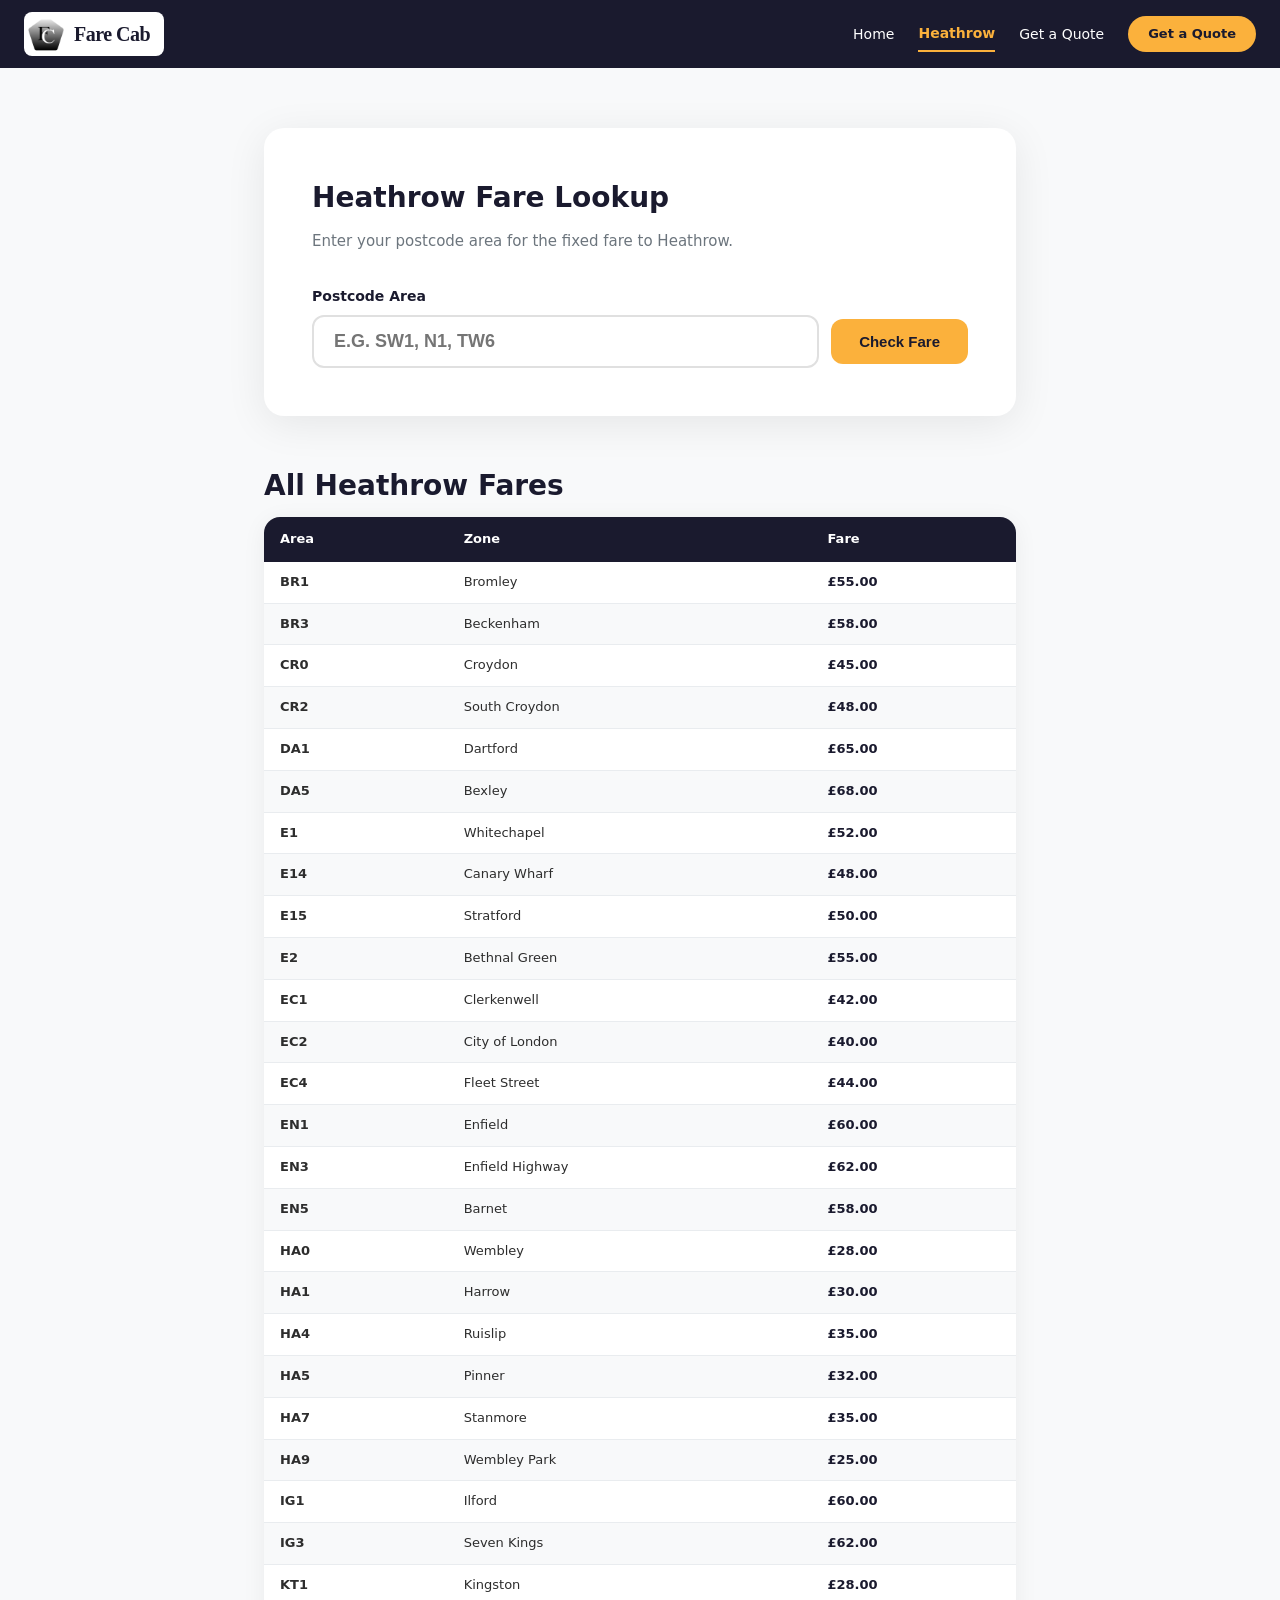
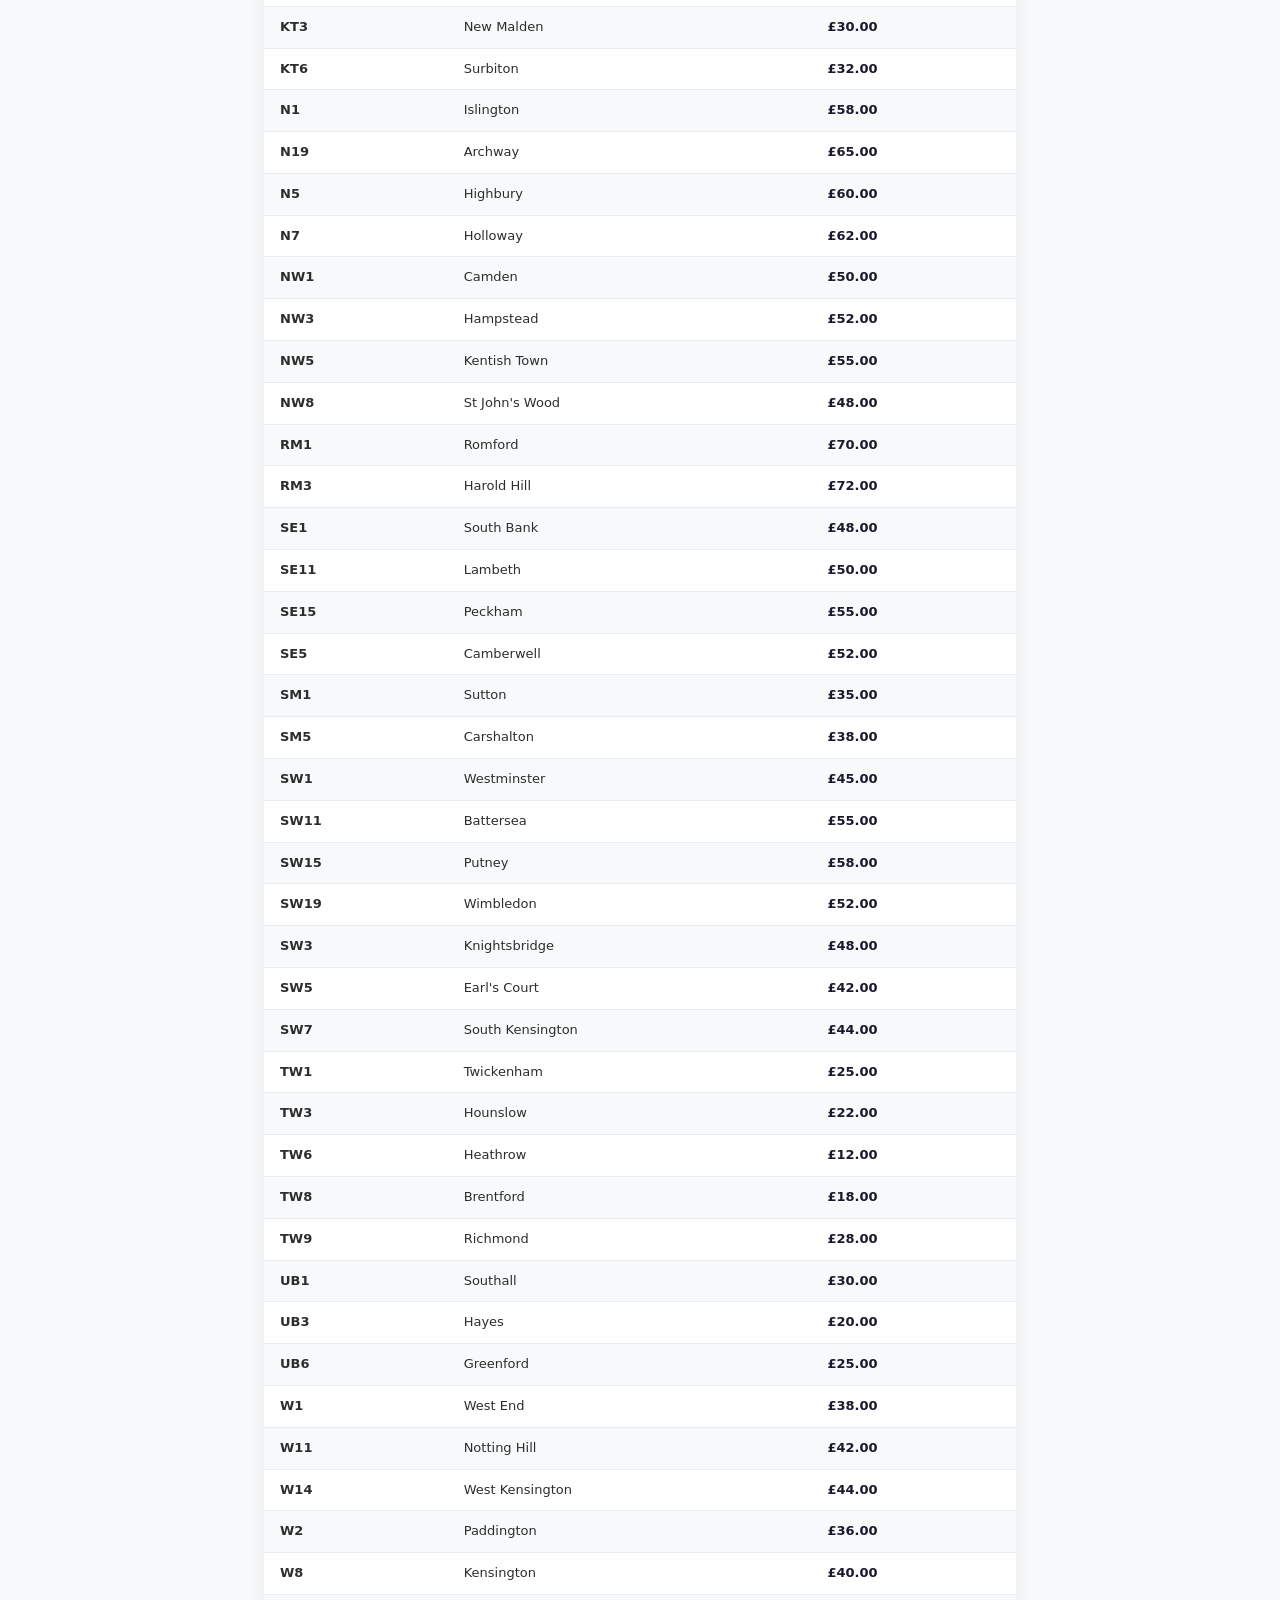
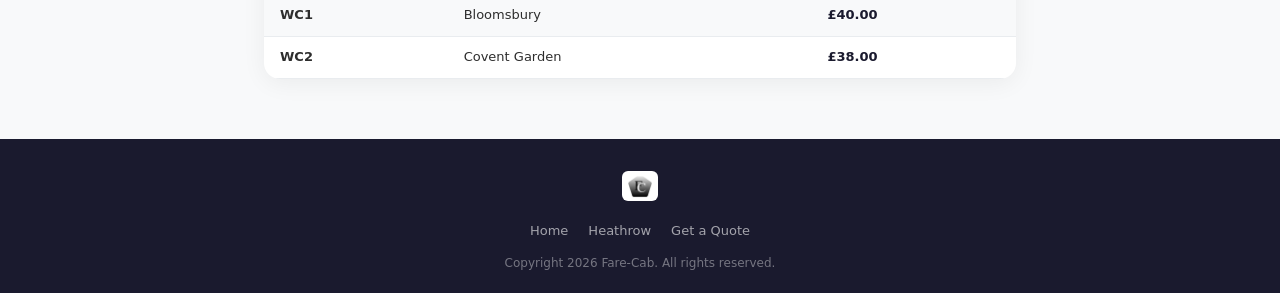
==== heathrow.html @ 78f8176c "Homepage fare lookup, fix nav spacing, remove feature cards" ====
<!DOCTYPE html>
<html lang="en">
<head>
    <meta charset="UTF-8">
    <meta name="viewport" content="width=device-width, initial-scale=1.0">
    <link rel="icon" type="image/png" href="favicon-48.png" sizes="48x48"><link rel="icon" type="image/png" href="favicon-96.png" sizes="96x96"><link rel="icon" type="image/x-icon" href="favicon.ico" sizes="48x48">
    <title>Heathrow Fares | Fare-Cab</title>
    <style>* { margin: 0; padding: 0; box-sizing: border-box; } body { font-family: 'Segoe UI', system-ui, -apple-system, sans-serif; color: #2d2d2d; line-height: 1.6; background: #f8f9fa; }
@media (max-width: 768px) {
.nav-links { display: none; flex-direction: column; position: absolute; top: 64px; left: 0; right: 0; background: #1a1a2e; padding: 20px; gap: 16px; z-index: 1000; }
.nav-links.open { display: flex; }
.nav-toggle { display: block; }
.nav-toggle span { display: block; width: 24px; height: 3px; background: #ffffff; margin: 5px 0; border-radius: 2px; transition: all .3s; }
.hero-title { font-size: 28px !important; }
.hero-sub { font-size: 15px !important; }
.lookup-card { padding: 28px 20px !important; }
.lookup-row { flex-direction: column !important; }
.quote-card { padding: 28px 20px !important; }
.quote-grid { grid-template-columns: 1fr !important; }
.fares-table-wrap { overflow-x: auto !important; }
}
@media (min-width: 769px) {
.nav-toggle { display: none; }
.nav-links { display: flex !important; gap: 24px; align-items: center; }
}
</style>
<style>.pf-1a887385 { padding: 60px 24px; max-width: 800px; margin: 0 auto; } 
.pf-fbf5e10d { background: #ffffff; border-radius: 20px; padding: 48px; box-shadow: 0 8px 40px rgba(0,0,0,0.08); } 
.pf-a11581a7 { font-size: 28px; font-weight: 700; color: #1a1a2e; margin-bottom: 8px; } 
.pf-2b8de749 { font-size: 15px; color: #6c757d; margin-bottom: 32px; } 
.pf-f66cd36b { font-size: 14px; font-weight: 600; color: #1a1a2e; display: block; margin-bottom: 8px; } 
.pf-32fd1089 { flex: 1; padding: 14px 20px; border: 2px solid #e0e0e0; border-radius: 12px; font-size: 18px; font-weight: 600; outline: none; transition: border-color 0.3s; text-transform: uppercase; } .pf-32fd1089:focus { border-color: #fbb13c; }
.pf-b61d4ce0 { background: #fbb13c; color: #1a1a2e; border: none; padding: 14px 28px; border-radius: 12px; font-size: 15px; font-weight: 700; cursor: pointer; white-space: nowrap; transition: background 0.3s; } .pf-b61d4ce0:hover { background: #e89f2c; }
.pf-0d9a05da { margin-top: 32px; padding: 24px; border-radius: 12px; display: none; } 
.pf-ad0eaaaa { background: linear-gradient(135deg, #1a1a2e 0%, #0f3460 100%); padding: 80px 24px; text-align: center; } 
.pf-1ff9defa { font-size: 40px; font-weight: 800; color: #ffffff; max-width: 600px; margin: 0 auto 16px; line-height: 1.2; } 
.pf-19fada97 { font-size: 18px; color: rgba(255,255,255,0.8); max-width: 500px; margin: 0 auto 32px; } 
.pf-fe93c050 { display: inline-block; background: #fbb13c; color: #1a1a2e; padding: 14px 36px; border-radius: 50px; font-size: 16px; font-weight: 700; text-decoration: none; transition: background 0.3s; } .pf-fe93c050:hover { background: #e89f2c; }
.pf-1504d279 { background: #1a1a2e; padding: 12px 24px; display: flex; align-items: center; justify-content: space-between; position: relative; } 
.pf-ad678292 { background: #ffffff; border-radius: 8px; padding: 4px 14px 4px 4px; display: inline-flex; align-items: center; gap: 10px; text-decoration: none; } 
.pf-19cdc2f0 { height: 36px; width: auto; display: block; } 
.pf-db6f24de { font-family: 'Times New Roman', Times, serif; font-size: 20px; font-weight: 700; color: #1a1a2e; letter-spacing: -0.5px; } 
.pf-901da50d { color: #ffffff; font-size: 14px; font-weight: 500; padding: 6px 0; text-decoration: none; transition: color 0.3s; } .pf-901da50d:hover { color: #fbb13c; }
.pf-6b4caa0c { color: #fbb13c; font-size: 14px; font-weight: 600; padding: 6px 0; text-decoration: none; border-bottom: 2px solid #fbb13c; } 
.pf-d33b09c8 { background: #fbb13c; color: #1a1a2e; padding: 8px 20px; border-radius: 50px; font-size: 13px; font-weight: 700; text-decoration: none; transition: background 0.3s; } .pf-d33b09c8:hover { background: #e89f2c; }
.pf-df01ed4a { background: #1a1a2e; color: #ffffff; padding: 32px 24px 20px; text-align: center; } 
.pf-5fcde384 { background: #ffffff; border-radius: 6px; padding: 3px 6px; display: inline-flex; align-items: center; margin-bottom: 8px; } 
.pf-787fdebc { height: 24px; width: auto; display: block; } 
.pf-9a309d29 { color: rgba(255,255,255,0.6); font-size: 13px; text-decoration: none; margin: 0 10px; transition: color 0.3s; } .pf-9a309d29:hover { color: #fbb13c; }
.pf-4c29e774 { font-size: 12px; color: rgba(255,255,255,0.4); margin-top: 12px; } 
.pf-199b994a { background: #ffffff; border-radius: 16px; overflow-x: auto; box-shadow: 0 4px 24px rgba(0,0,0,0.06); } 
.pf-9bdaa2aa { width: 100%; border-collapse: collapse; min-width: 300px; } 
.pf-ae51d6bd { background: #1a1a2e; color: #ffffff; padding: 12px 16px; text-align: left; font-size: 13px; font-weight: 600; } 
.pf-88255b17 { padding: 10px 16px; border-bottom: 1px solid #e9ecef; font-size: 13px; } 
.pf-e806d685 { background: #f8f9fa; padding: 10px 16px; border-bottom: 1px solid #e9ecef; font-size: 13px; } 
.pf-91fd3d34 { font-weight: 700; color: #1a1a2e; } </style>
</head>
<body>
    
    <script>
    function toggleNav() {
        document.getElementById('nav-links').classList.toggle('open');
    }
    </script>
    <nav class="pf-1504d279"><a href="index.html" class="pf-ad678292"><img src="logo.png" alt="Fare-Cab" class="pf-19cdc2f0" /><span class="pf-db6f24de">Fare Cab</span></a><div class="nav-toggle" onclick="toggleNav()"><span></span><span></span><span></span></div><div id="nav-links" class="nav-links"><a href="index.html" class="pf-901da50d">Home</a><a href="heathrow.html" class="pf-6b4caa0c">Heathrow</a><a href="quote.html" class="pf-901da50d">Get a Quote</a><a href="quote.html" class="pf-d33b09c8">Get a Quote</a></div></nav><section class="pf-1a887385"><div class="pf-fbf5e10d">
    <script>
    const FARES = {"BR1":{"cost":55.0,"zone":"Bromley"},"BR3":{"cost":58.0,"zone":"Beckenham"},"CR0":{"cost":45.0,"zone":"Croydon"},"CR2":{"cost":48.0,"zone":"South Croydon"},"DA1":{"cost":65.0,"zone":"Dartford"},"DA5":{"cost":68.0,"zone":"Bexley"},"E1":{"cost":52.0,"zone":"Whitechapel"},"E14":{"cost":48.0,"zone":"Canary Wharf"},"E15":{"cost":50.0,"zone":"Stratford"},"E2":{"cost":55.0,"zone":"Bethnal Green"},"EC1":{"cost":42.0,"zone":"Clerkenwell"},"EC2":{"cost":40.0,"zone":"City of London"},"EC4":{"cost":44.0,"zone":"Fleet Street"},"EN1":{"cost":60.0,"zone":"Enfield"},"EN3":{"cost":62.0,"zone":"Enfield Highway"},"EN5":{"cost":58.0,"zone":"Barnet"},"HA0":{"cost":28.0,"zone":"Wembley"},"HA1":{"cost":30.0,"zone":"Harrow"},"HA4":{"cost":35.0,"zone":"Ruislip"},"HA5":{"cost":32.0,"zone":"Pinner"},"HA7":{"cost":35.0,"zone":"Stanmore"},"HA9":{"cost":25.0,"zone":"Wembley Park"},"IG1":{"cost":60.0,"zone":"Ilford"},"IG3":{"cost":62.0,"zone":"Seven Kings"},"KT1":{"cost":28.0,"zone":"Kingston"},"KT3":{"cost":30.0,"zone":"New Malden"},"KT6":{"cost":32.0,"zone":"Surbiton"},"N1":{"cost":58.0,"zone":"Islington"},"N19":{"cost":65.0,"zone":"Archway"},"N5":{"cost":60.0,"zone":"Highbury"},"N7":{"cost":62.0,"zone":"Holloway"},"NW1":{"cost":50.0,"zone":"Camden"},"NW3":{"cost":52.0,"zone":"Hampstead"},"NW5":{"cost":55.0,"zone":"Kentish Town"},"NW8":{"cost":48.0,"zone":"St John's Wood"},"RM1":{"cost":70.0,"zone":"Romford"},"RM3":{"cost":72.0,"zone":"Harold Hill"},"SE1":{"cost":48.0,"zone":"South Bank"},"SE11":{"cost":50.0,"zone":"Lambeth"},"SE15":{"cost":55.0,"zone":"Peckham"},"SE5":{"cost":52.0,"zone":"Camberwell"},"SM1":{"cost":35.0,"zone":"Sutton"},"SM5":{"cost":38.0,"zone":"Carshalton"},"SW1":{"cost":45.0,"zone":"Westminster"},"SW11":{"cost":55.0,"zone":"Battersea"},"SW15":{"cost":58.0,"zone":"Putney"},"SW19":{"cost":52.0,"zone":"Wimbledon"},"SW3":{"cost":48.0,"zone":"Knightsbridge"},"SW5":{"cost":42.0,"zone":"Earl's Court"},"SW7":{"cost":44.0,"zone":"South Kensington"},"TW1":{"cost":25.0,"zone":"Twickenham"},"TW3":{"cost":22.0,"zone":"Hounslow"},"TW6":{"cost":12.0,"zone":"Heathrow"},"TW8":{"cost":18.0,"zone":"Brentford"},"TW9":{"cost":28.0,"zone":"Richmond"},"UB1":{"cost":30.0,"zone":"Southall"},"UB3":{"cost":20.0,"zone":"Hayes"},"UB6":{"cost":25.0,"zone":"Greenford"},"W1":{"cost":38.0,"zone":"West End"},"W11":{"cost":42.0,"zone":"Notting Hill"},"W14":{"cost":44.0,"zone":"West Kensington"},"W2":{"cost":36.0,"zone":"Paddington"},"W8":{"cost":40.0,"zone":"Kensington"},"WC1":{"cost":40.0,"zone":"Bloomsbury"},"WC2":{"cost":38.0,"zone":"Covent Garden"}};
    function lookupFare() {
        const input = document.getElementById('pcode');
        const result = document.getElementById('fresult');
        const raw = input.value.trim().toUpperCase();
        if (!raw) {
            result.style.display = 'block'; result.style.background = '#fff3cd'; result.style.color = '#856404';
            result.innerHTML = 'Enter a postcode area like SW1 or N1.'; return;
        }
        const exact = FARES[raw];
        if (exact) {
            result.style.background = '#d4edda'; result.style.color = '#155724';
            result.innerHTML = '<div style="font-size:14px">Fare from <strong>'+raw+'</strong> ('+exact.zone+') to Heathrow:</div>' +
                '<div style="font-size:36px;font-weight:800;color:#1a1a2e">£'+exact.cost.toFixed(2)+'</div>';
            result.style.display = 'block'; return;
        }
        let match=null, ml=0;
        for(const k of Object.keys(FARES)) { if(raw.startsWith(k)&&k.length>ml){ match=k;ml=k.length; } }
        if(match) {
            const f=FARES[match];
            result.style.background='#d4edda'; result.style.color='#155724';
            result.innerHTML='<div style="font-size:14px">Fare from <strong>'+match+'</strong> ('+f.zone+') to Heathrow:</div>'+
                '<div style="font-size:36px;font-weight:800;color:#1a1a2e">£'+f.cost.toFixed(2)+'</div>';
        } else {
            result.style.background='#fff3cd'; result.style.color='#856404';
            result.innerHTML='No fare data for "'+raw+'". Try SW1 or N1.';
        }
        result.style.display='block';
    }
    document.addEventListener('DOMContentLoaded',function(){
        document.getElementById('pcode').addEventListener('keydown',function(e){if(e.key==='Enter')lookupFare();});
    });
    </script><h2 class="pf-a11581a7">Heathrow Fare Lookup</h2><p class="pf-2b8de749">Enter your postcode area for the fixed fare to Heathrow.</p><div class="pf-f66cd36b">Postcode Area</div><div style="display: flex; gap: 12px; align-items: center; flex-wrap: wrap;"><input type="text" id="pcode" class="pf-32fd1089" placeholder="e.g. SW1, N1, TW6" maxlength="4" style="text-transform: uppercase; flex: 1; min-width: 140px;" /><button class="pf-b61d4ce0" onclick="lookupFare()">Check Fare</button></div><div id="fresult" class="pf-0d9a05da"></div></div><div style="margin-top: 48px;"><h2 class="pf-a11581a7">All Heathrow Fares</h2><div class="pf-199b994a"><table class="pf-9bdaa2aa"><thead><tr><th class="pf-ae51d6bd">Area</th><th class="pf-ae51d6bd">Zone</th><th class="pf-ae51d6bd">Fare</th></tr></thead><tbody><tr><td class='pf-88255b17'><strong>BR1</strong></td><td class='pf-88255b17'>Bromley</td><td class='pf-88255b17'><span class='pf-91fd3d34'>£55.00</span></td></tr><tr><td class='pf-e806d685'><strong>BR3</strong></td><td class='pf-e806d685'>Beckenham</td><td class='pf-e806d685'><span class='pf-91fd3d34'>£58.00</span></td></tr><tr><td class='pf-88255b17'><strong>CR0</strong></td><td class='pf-88255b17'>Croydon</td><td class='pf-88255b17'><span class='pf-91fd3d34'>£45.00</span></td></tr><tr><td class='pf-e806d685'><strong>CR2</strong></td><td class='pf-e806d685'>South Croydon</td><td class='pf-e806d685'><span class='pf-91fd3d34'>£48.00</span></td></tr><tr><td class='pf-88255b17'><strong>DA1</strong></td><td class='pf-88255b17'>Dartford</td><td class='pf-88255b17'><span class='pf-91fd3d34'>£65.00</span></td></tr><tr><td class='pf-e806d685'><strong>DA5</strong></td><td class='pf-e806d685'>Bexley</td><td class='pf-e806d685'><span class='pf-91fd3d34'>£68.00</span></td></tr><tr><td class='pf-88255b17'><strong>E1</strong></td><td class='pf-88255b17'>Whitechapel</td><td class='pf-88255b17'><span class='pf-91fd3d34'>£52.00</span></td></tr><tr><td class='pf-e806d685'><strong>E14</strong></td><td class='pf-e806d685'>Canary Wharf</td><td class='pf-e806d685'><span class='pf-91fd3d34'>£48.00</span></td></tr><tr><td class='pf-88255b17'><strong>E15</strong></td><td class='pf-88255b17'>Stratford</td><td class='pf-88255b17'><span class='pf-91fd3d34'>£50.00</span></td></tr><tr><td class='pf-e806d685'><strong>E2</strong></td><td class='pf-e806d685'>Bethnal Green</td><td class='pf-e806d685'><span class='pf-91fd3d34'>£55.00</span></td></tr><tr><td class='pf-88255b17'><strong>EC1</strong></td><td class='pf-88255b17'>Clerkenwell</td><td class='pf-88255b17'><span class='pf-91fd3d34'>£42.00</span></td></tr><tr><td class='pf-e806d685'><strong>EC2</strong></td><td class='pf-e806d685'>City of London</td><td class='pf-e806d685'><span class='pf-91fd3d34'>£40.00</span></td></tr><tr><td class='pf-88255b17'><strong>EC4</strong></td><td class='pf-88255b17'>Fleet Street</td><td class='pf-88255b17'><span class='pf-91fd3d34'>£44.00</span></td></tr><tr><td class='pf-e806d685'><strong>EN1</strong></td><td class='pf-e806d685'>Enfield</td><td class='pf-e806d685'><span class='pf-91fd3d34'>£60.00</span></td></tr><tr><td class='pf-88255b17'><strong>EN3</strong></td><td class='pf-88255b17'>Enfield Highway</td><td class='pf-88255b17'><span class='pf-91fd3d34'>£62.00</span></td></tr><tr><td class='pf-e806d685'><strong>EN5</strong></td><td class='pf-e806d685'>Barnet</td><td class='pf-e806d685'><span class='pf-91fd3d34'>£58.00</span></td></tr><tr><td class='pf-88255b17'><strong>HA0</strong></td><td class='pf-88255b17'>Wembley</td><td class='pf-88255b17'><span class='pf-91fd3d34'>£28.00</span></td></tr><tr><td class='pf-e806d685'><strong>HA1</strong></td><td class='pf-e806d685'>Harrow</td><td class='pf-e806d685'><span class='pf-91fd3d34'>£30.00</span></td></tr><tr><td class='pf-88255b17'><strong>HA4</strong></td><td class='pf-88255b17'>Ruislip</td><td class='pf-88255b17'><span class='pf-91fd3d34'>£35.00</span></td></tr><tr><td class='pf-e806d685'><strong>HA5</strong></td><td class='pf-e806d685'>Pinner</td><td class='pf-e806d685'><span class='pf-91fd3d34'>£32.00</span></td></tr><tr><td class='pf-88255b17'><strong>HA7</strong></td><td class='pf-88255b17'>Stanmore</td><td class='pf-88255b17'><span class='pf-91fd3d34'>£35.00</span></td></tr><tr><td class='pf-e806d685'><strong>HA9</strong></td><td class='pf-e806d685'>Wembley Park</td><td class='pf-e806d685'><span class='pf-91fd3d34'>£25.00</span></td></tr><tr><td class='pf-88255b17'><strong>IG1</strong></td><td class='pf-88255b17'>Ilford</td><td class='pf-88255b17'><span class='pf-91fd3d34'>£60.00</span></td></tr><tr><td class='pf-e806d685'><strong>IG3</strong></td><td class='pf-e806d685'>Seven Kings</td><td class='pf-e806d685'><span class='pf-91fd3d34'>£62.00</span></td></tr><tr><td class='pf-88255b17'><strong>KT1</strong></td><td class='pf-88255b17'>Kingston</td><td class='pf-88255b17'><span class='pf-91fd3d34'>£28.00</span></td></tr><tr><td class='pf-e806d685'><strong>KT3</strong></td><td class='pf-e806d685'>New Malden</td><td class='pf-e806d685'><span class='pf-91fd3d34'>£30.00</span></td></tr><tr><td class='pf-88255b17'><strong>KT6</strong></td><td class='pf-88255b17'>Surbiton</td><td class='pf-88255b17'><span class='pf-91fd3d34'>£32.00</span></td></tr><tr><td class='pf-e806d685'><strong>N1</strong></td><td class='pf-e806d685'>Islington</td><td class='pf-e806d685'><span class='pf-91fd3d34'>£58.00</span></td></tr><tr><td class='pf-88255b17'><strong>N19</strong></td><td class='pf-88255b17'>Archway</td><td class='pf-88255b17'><span class='pf-91fd3d34'>£65.00</span></td></tr><tr><td class='pf-e806d685'><strong>N5</strong></td><td class='pf-e806d685'>Highbury</td><td class='pf-e806d685'><span class='pf-91fd3d34'>£60.00</span></td></tr><tr><td class='pf-88255b17'><strong>N7</strong></td><td class='pf-88255b17'>Holloway</td><td class='pf-88255b17'><span class='pf-91fd3d34'>£62.00</span></td></tr><tr><td class='pf-e806d685'><strong>NW1</strong></td><td class='pf-e806d685'>Camden</td><td class='pf-e806d685'><span class='pf-91fd3d34'>£50.00</span></td></tr><tr><td class='pf-88255b17'><strong>NW3</strong></td><td class='pf-88255b17'>Hampstead</td><td class='pf-88255b17'><span class='pf-91fd3d34'>£52.00</span></td></tr><tr><td class='pf-e806d685'><strong>NW5</strong></td><td class='pf-e806d685'>Kentish Town</td><td class='pf-e806d685'><span class='pf-91fd3d34'>£55.00</span></td></tr><tr><td class='pf-88255b17'><strong>NW8</strong></td><td class='pf-88255b17'>St John's Wood</td><td class='pf-88255b17'><span class='pf-91fd3d34'>£48.00</span></td></tr><tr><td class='pf-e806d685'><strong>RM1</strong></td><td class='pf-e806d685'>Romford</td><td class='pf-e806d685'><span class='pf-91fd3d34'>£70.00</span></td></tr><tr><td class='pf-88255b17'><strong>RM3</strong></td><td class='pf-88255b17'>Harold Hill</td><td class='pf-88255b17'><span class='pf-91fd3d34'>£72.00</span></td></tr><tr><td class='pf-e806d685'><strong>SE1</strong></td><td class='pf-e806d685'>South Bank</td><td class='pf-e806d685'><span class='pf-91fd3d34'>£48.00</span></td></tr><tr><td class='pf-88255b17'><strong>SE11</strong></td><td class='pf-88255b17'>Lambeth</td><td class='pf-88255b17'><span class='pf-91fd3d34'>£50.00</span></td></tr><tr><td class='pf-e806d685'><strong>SE15</strong></td><td class='pf-e806d685'>Peckham</td><td class='pf-e806d685'><span class='pf-91fd3d34'>£55.00</span></td></tr><tr><td class='pf-88255b17'><strong>SE5</strong></td><td class='pf-88255b17'>Camberwell</td><td class='pf-88255b17'><span class='pf-91fd3d34'>£52.00</span></td></tr><tr><td class='pf-e806d685'><strong>SM1</strong></td><td class='pf-e806d685'>Sutton</td><td class='pf-e806d685'><span class='pf-91fd3d34'>£35.00</span></td></tr><tr><td class='pf-88255b17'><strong>SM5</strong></td><td class='pf-88255b17'>Carshalton</td><td class='pf-88255b17'><span class='pf-91fd3d34'>£38.00</span></td></tr><tr><td class='pf-e806d685'><strong>SW1</strong></td><td class='pf-e806d685'>Westminster</td><td class='pf-e806d685'><span class='pf-91fd3d34'>£45.00</span></td></tr><tr><td class='pf-88255b17'><strong>SW11</strong></td><td class='pf-88255b17'>Battersea</td><td class='pf-88255b17'><span class='pf-91fd3d34'>£55.00</span></td></tr><tr><td class='pf-e806d685'><strong>SW15</strong></td><td class='pf-e806d685'>Putney</td><td class='pf-e806d685'><span class='pf-91fd3d34'>£58.00</span></td></tr><tr><td class='pf-88255b17'><strong>SW19</strong></td><td class='pf-88255b17'>Wimbledon</td><td class='pf-88255b17'><span class='pf-91fd3d34'>£52.00</span></td></tr><tr><td class='pf-e806d685'><strong>SW3</strong></td><td class='pf-e806d685'>Knightsbridge</td><td class='pf-e806d685'><span class='pf-91fd3d34'>£48.00</span></td></tr><tr><td class='pf-88255b17'><strong>SW5</strong></td><td class='pf-88255b17'>Earl's Court</td><td class='pf-88255b17'><span class='pf-91fd3d34'>£42.00</span></td></tr><tr><td class='pf-e806d685'><strong>SW7</strong></td><td class='pf-e806d685'>South Kensington</td><td class='pf-e806d685'><span class='pf-91fd3d34'>£44.00</span></td></tr><tr><td class='pf-88255b17'><strong>TW1</strong></td><td class='pf-88255b17'>Twickenham</td><td class='pf-88255b17'><span class='pf-91fd3d34'>£25.00</span></td></tr><tr><td class='pf-e806d685'><strong>TW3</strong></td><td class='pf-e806d685'>Hounslow</td><td class='pf-e806d685'><span class='pf-91fd3d34'>£22.00</span></td></tr><tr><td class='pf-88255b17'><strong>TW6</strong></td><td class='pf-88255b17'>Heathrow</td><td class='pf-88255b17'><span class='pf-91fd3d34'>£12.00</span></td></tr><tr><td class='pf-e806d685'><strong>TW8</strong></td><td class='pf-e806d685'>Brentford</td><td class='pf-e806d685'><span class='pf-91fd3d34'>£18.00</span></td></tr><tr><td class='pf-88255b17'><strong>TW9</strong></td><td class='pf-88255b17'>Richmond</td><td class='pf-88255b17'><span class='pf-91fd3d34'>£28.00</span></td></tr><tr><td class='pf-e806d685'><strong>UB1</strong></td><td class='pf-e806d685'>Southall</td><td class='pf-e806d685'><span class='pf-91fd3d34'>£30.00</span></td></tr><tr><td class='pf-88255b17'><strong>UB3</strong></td><td class='pf-88255b17'>Hayes</td><td class='pf-88255b17'><span class='pf-91fd3d34'>£20.00</span></td></tr><tr><td class='pf-e806d685'><strong>UB6</strong></td><td class='pf-e806d685'>Greenford</td><td class='pf-e806d685'><span class='pf-91fd3d34'>£25.00</span></td></tr><tr><td class='pf-88255b17'><strong>W1</strong></td><td class='pf-88255b17'>West End</td><td class='pf-88255b17'><span class='pf-91fd3d34'>£38.00</span></td></tr><tr><td class='pf-e806d685'><strong>W11</strong></td><td class='pf-e806d685'>Notting Hill</td><td class='pf-e806d685'><span class='pf-91fd3d34'>£42.00</span></td></tr><tr><td class='pf-88255b17'><strong>W14</strong></td><td class='pf-88255b17'>West Kensington</td><td class='pf-88255b17'><span class='pf-91fd3d34'>£44.00</span></td></tr><tr><td class='pf-e806d685'><strong>W2</strong></td><td class='pf-e806d685'>Paddington</td><td class='pf-e806d685'><span class='pf-91fd3d34'>£36.00</span></td></tr><tr><td class='pf-88255b17'><strong>W8</strong></td><td class='pf-88255b17'>Kensington</td><td class='pf-88255b17'><span class='pf-91fd3d34'>£40.00</span></td></tr><tr><td class='pf-e806d685'><strong>WC1</strong></td><td class='pf-e806d685'>Bloomsbury</td><td class='pf-e806d685'><span class='pf-91fd3d34'>£40.00</span></td></tr><tr><td class='pf-88255b17'><strong>WC2</strong></td><td class='pf-88255b17'>Covent Garden</td><td class='pf-88255b17'><span class='pf-91fd3d34'>£38.00</span></td></tr></tbody></table></div></div></section><footer class="pf-df01ed4a"><div class="pf-5fcde384"><img src="logo.png" alt="Fare-Cab" class="pf-787fdebc" /></div><div style="margin-top: 8px;"><a href="index.html" class="pf-9a309d29">Home</a><a href="heathrow.html" class="pf-9a309d29">Heathrow</a><a href="quote.html" class="pf-9a309d29">Get a Quote</a></div><p class="pf-4c29e774">Copyright 2026 Fare-Cab. All rights reserved.</p></footer>
    
</body>
</html>
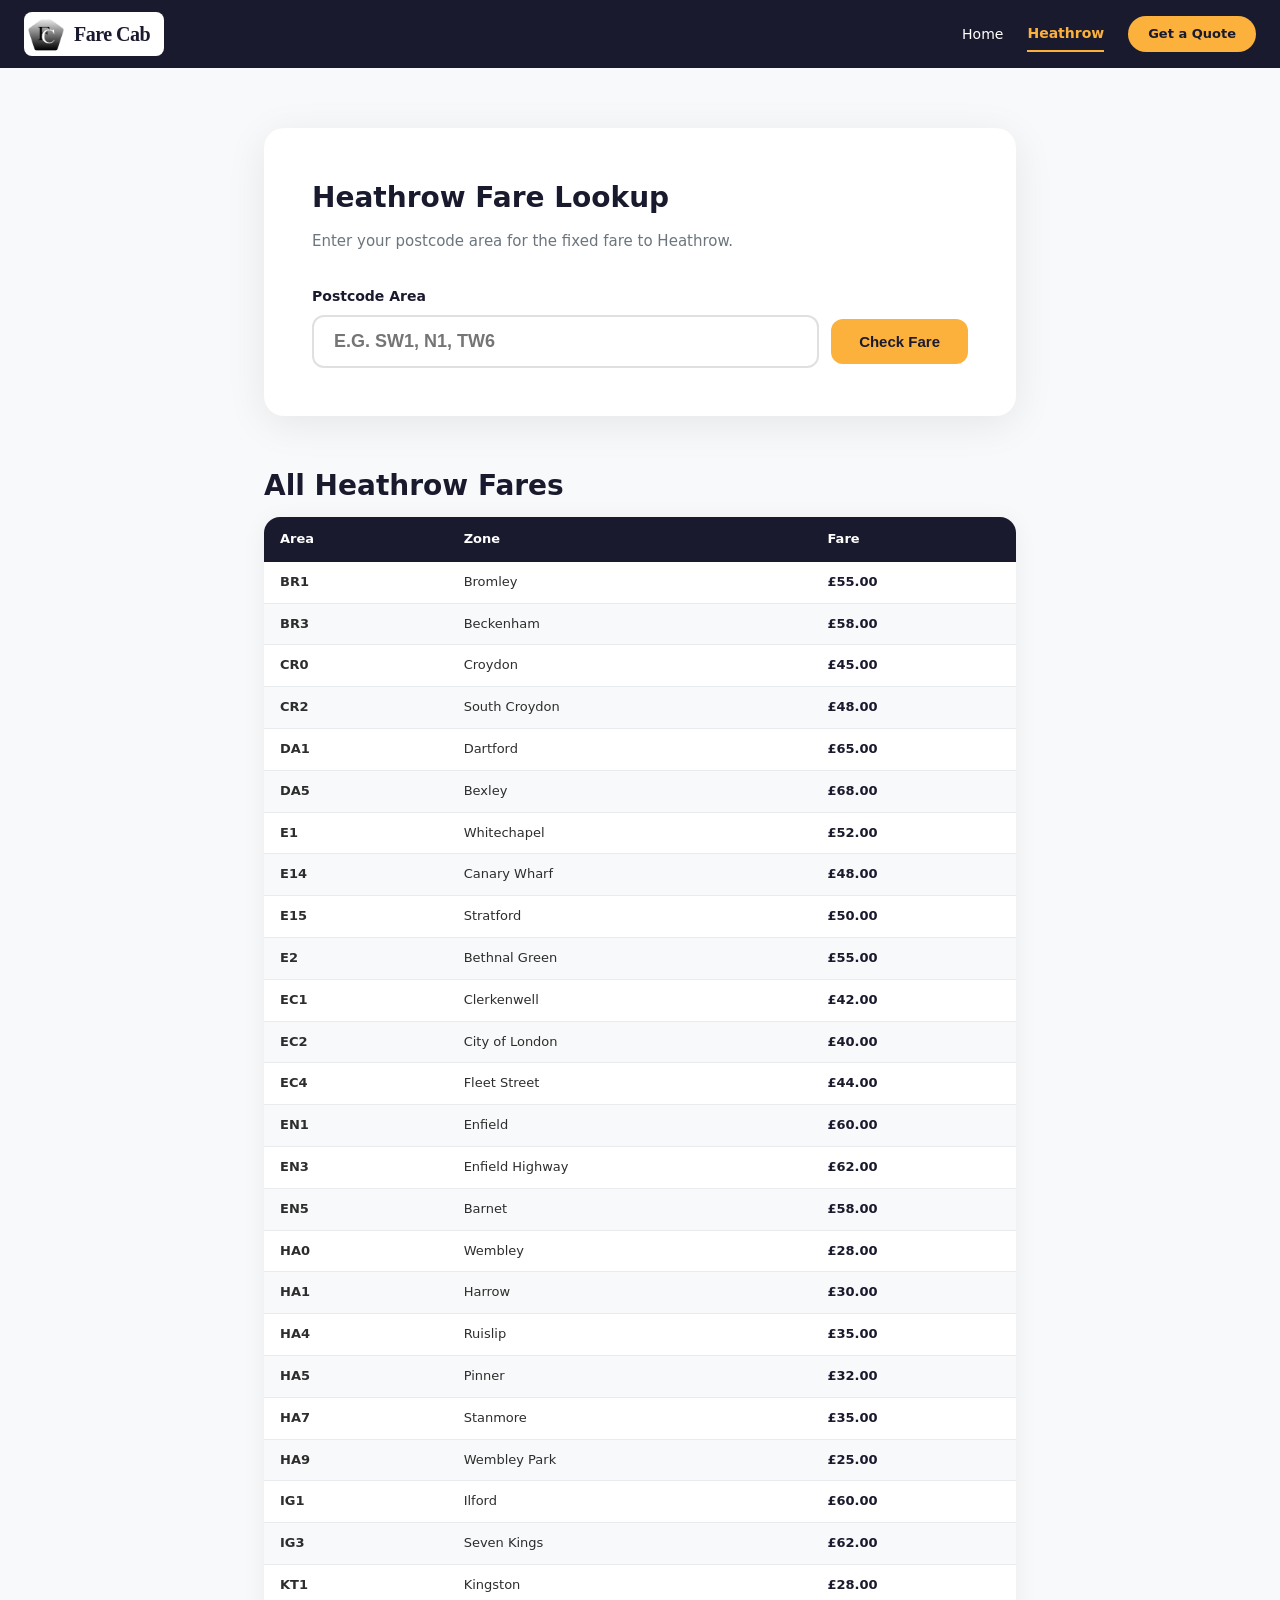
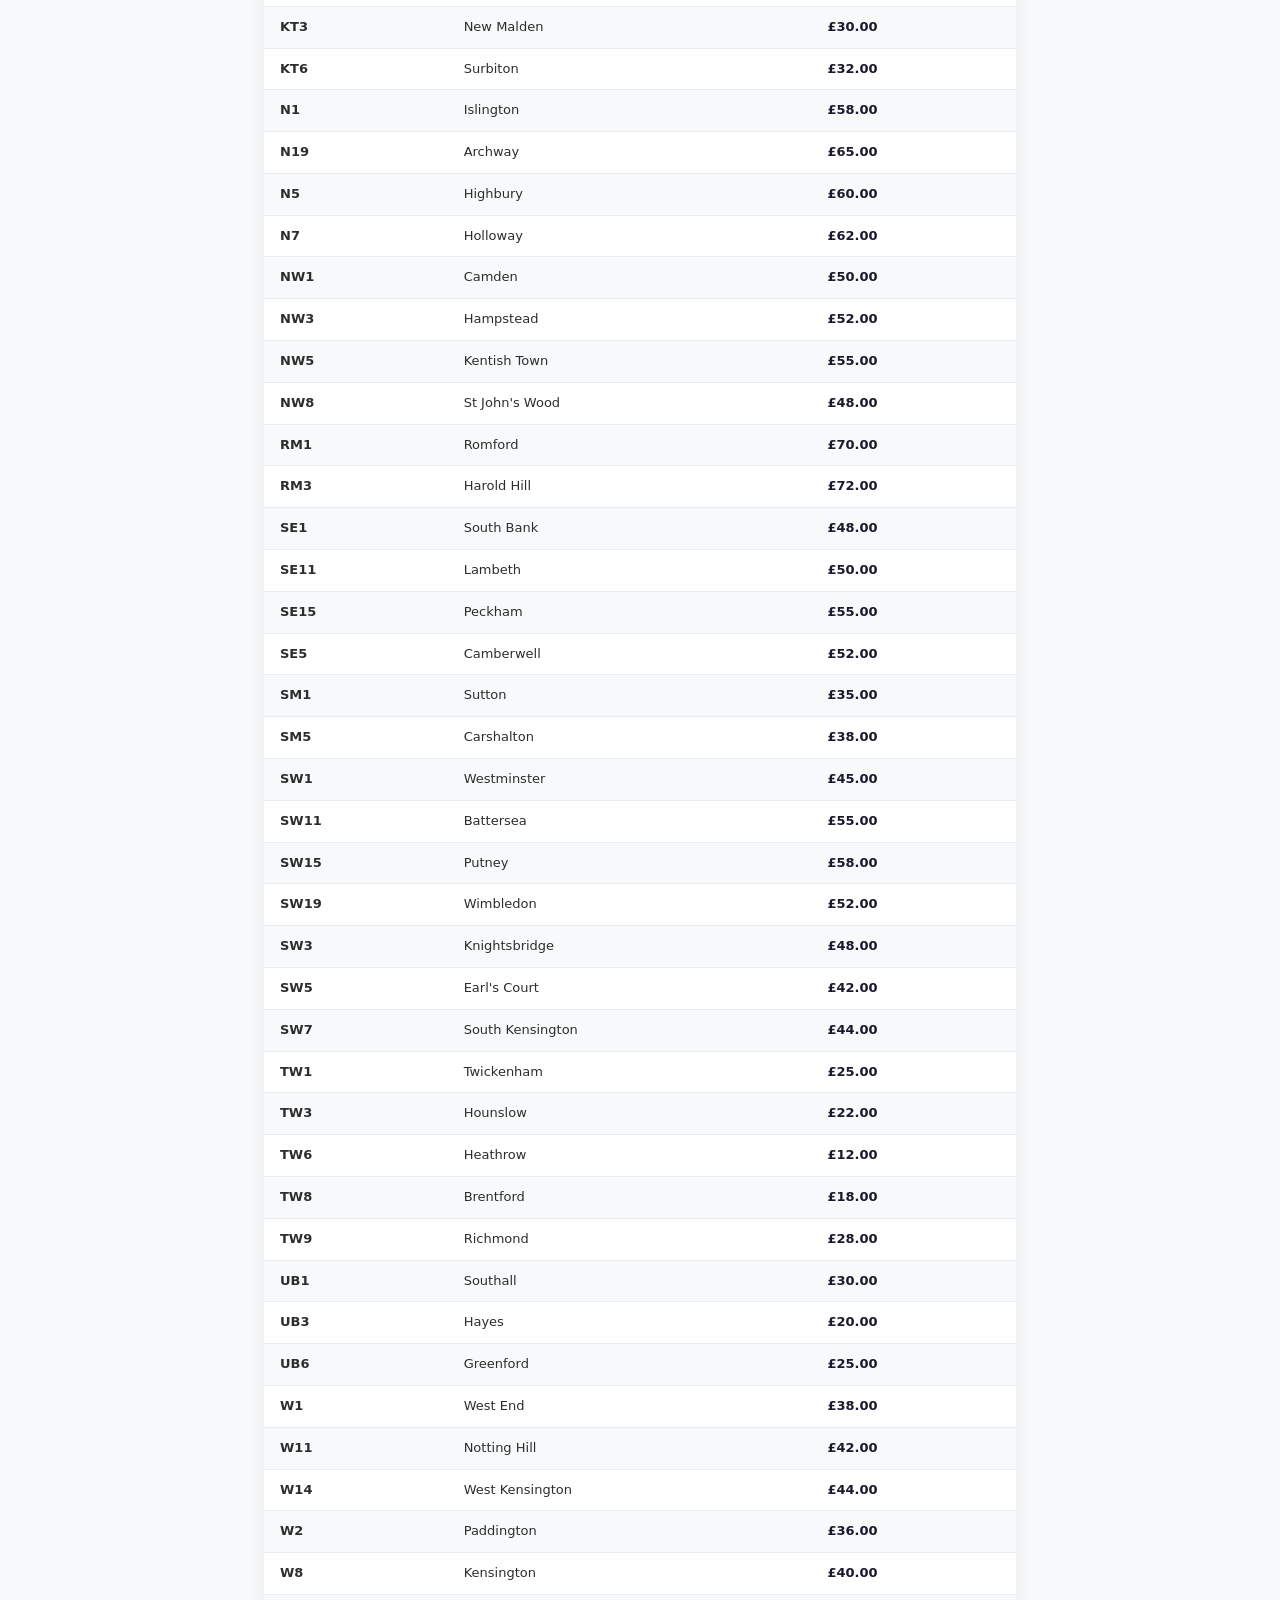
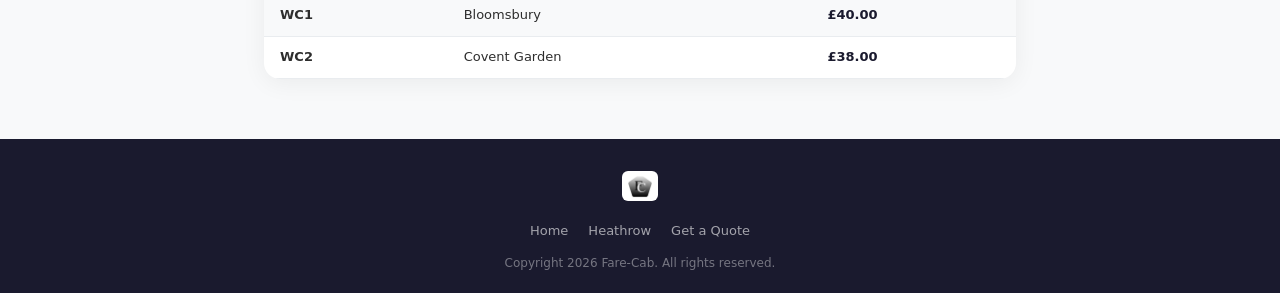
==== commit ba3c32b5: "Remove duplicate Get a Quote from nav links" ====
--- a/heathrow.html
+++ b/heathrow.html
@@ -62,7 +62,7 @@
         document.getElementById('nav-links').classList.toggle('open');
     }
     </script>
-    <nav class="pf-1504d279"><a href="index.html" class="pf-ad678292"><img src="logo.png" alt="Fare-Cab" class="pf-19cdc2f0" /><span class="pf-db6f24de">Fare Cab</span></a><div class="nav-toggle" onclick="toggleNav()"><span></span><span></span><span></span></div><div id="nav-links" class="nav-links"><a href="index.html" class="pf-901da50d">Home</a><a href="heathrow.html" class="pf-6b4caa0c">Heathrow</a><a href="quote.html" class="pf-901da50d">Get a Quote</a><a href="quote.html" class="pf-d33b09c8">Get a Quote</a></div></nav><section class="pf-1a887385"><div class="pf-fbf5e10d">
+    <nav class="pf-1504d279"><a href="index.html" class="pf-ad678292"><img src="logo.png" alt="Fare-Cab" class="pf-19cdc2f0" /><span class="pf-db6f24de">Fare Cab</span></a><div class="nav-toggle" onclick="toggleNav()"><span></span><span></span><span></span></div><div id="nav-links" class="nav-links"><a href="index.html" class="pf-901da50d">Home</a><a href="heathrow.html" class="pf-6b4caa0c">Heathrow</a><a href="quote.html" class="pf-d33b09c8">Get a Quote</a></div></nav><section class="pf-1a887385"><div class="pf-fbf5e10d">
     <script>
     const FARES = {"BR1":{"cost":55.0,"zone":"Bromley"},"BR3":{"cost":58.0,"zone":"Beckenham"},"CR0":{"cost":45.0,"zone":"Croydon"},"CR2":{"cost":48.0,"zone":"South Croydon"},"DA1":{"cost":65.0,"zone":"Dartford"},"DA5":{"cost":68.0,"zone":"Bexley"},"E1":{"cost":52.0,"zone":"Whitechapel"},"E14":{"cost":48.0,"zone":"Canary Wharf"},"E15":{"cost":50.0,"zone":"Stratford"},"E2":{"cost":55.0,"zone":"Bethnal Green"},"EC1":{"cost":42.0,"zone":"Clerkenwell"},"EC2":{"cost":40.0,"zone":"City of London"},"EC4":{"cost":44.0,"zone":"Fleet Street"},"EN1":{"cost":60.0,"zone":"Enfield"},"EN3":{"cost":62.0,"zone":"Enfield Highway"},"EN5":{"cost":58.0,"zone":"Barnet"},"HA0":{"cost":28.0,"zone":"Wembley"},"HA1":{"cost":30.0,"zone":"Harrow"},"HA4":{"cost":35.0,"zone":"Ruislip"},"HA5":{"cost":32.0,"zone":"Pinner"},"HA7":{"cost":35.0,"zone":"Stanmore"},"HA9":{"cost":25.0,"zone":"Wembley Park"},"IG1":{"cost":60.0,"zone":"Ilford"},"IG3":{"cost":62.0,"zone":"Seven Kings"},"KT1":{"cost":28.0,"zone":"Kingston"},"KT3":{"cost":30.0,"zone":"New Malden"},"KT6":{"cost":32.0,"zone":"Surbiton"},"N1":{"cost":58.0,"zone":"Islington"},"N19":{"cost":65.0,"zone":"Archway"},"N5":{"cost":60.0,"zone":"Highbury"},"N7":{"cost":62.0,"zone":"Holloway"},"NW1":{"cost":50.0,"zone":"Camden"},"NW3":{"cost":52.0,"zone":"Hampstead"},"NW5":{"cost":55.0,"zone":"Kentish Town"},"NW8":{"cost":48.0,"zone":"St John's Wood"},"RM1":{"cost":70.0,"zone":"Romford"},"RM3":{"cost":72.0,"zone":"Harold Hill"},"SE1":{"cost":48.0,"zone":"South Bank"},"SE11":{"cost":50.0,"zone":"Lambeth"},"SE15":{"cost":55.0,"zone":"Peckham"},"SE5":{"cost":52.0,"zone":"Camberwell"},"SM1":{"cost":35.0,"zone":"Sutton"},"SM5":{"cost":38.0,"zone":"Carshalton"},"SW1":{"cost":45.0,"zone":"Westminster"},"SW11":{"cost":55.0,"zone":"Battersea"},"SW15":{"cost":58.0,"zone":"Putney"},"SW19":{"cost":52.0,"zone":"Wimbledon"},"SW3":{"cost":48.0,"zone":"Knightsbridge"},"SW5":{"cost":42.0,"zone":"Earl's Court"},"SW7":{"cost":44.0,"zone":"South Kensington"},"TW1":{"cost":25.0,"zone":"Twickenham"},"TW3":{"cost":22.0,"zone":"Hounslow"},"TW6":{"cost":12.0,"zone":"Heathrow"},"TW8":{"cost":18.0,"zone":"Brentford"},"TW9":{"cost":28.0,"zone":"Richmond"},"UB1":{"cost":30.0,"zone":"Southall"},"UB3":{"cost":20.0,"zone":"Hayes"},"UB6":{"cost":25.0,"zone":"Greenford"},"W1":{"cost":38.0,"zone":"West End"},"W11":{"cost":42.0,"zone":"Notting Hill"},"W14":{"cost":44.0,"zone":"West Kensington"},"W2":{"cost":36.0,"zone":"Paddington"},"W8":{"cost":40.0,"zone":"Kensington"},"WC1":{"cost":40.0,"zone":"Bloomsbury"},"WC2":{"cost":38.0,"zone":"Covent Garden"}};
     function lookupFare() {
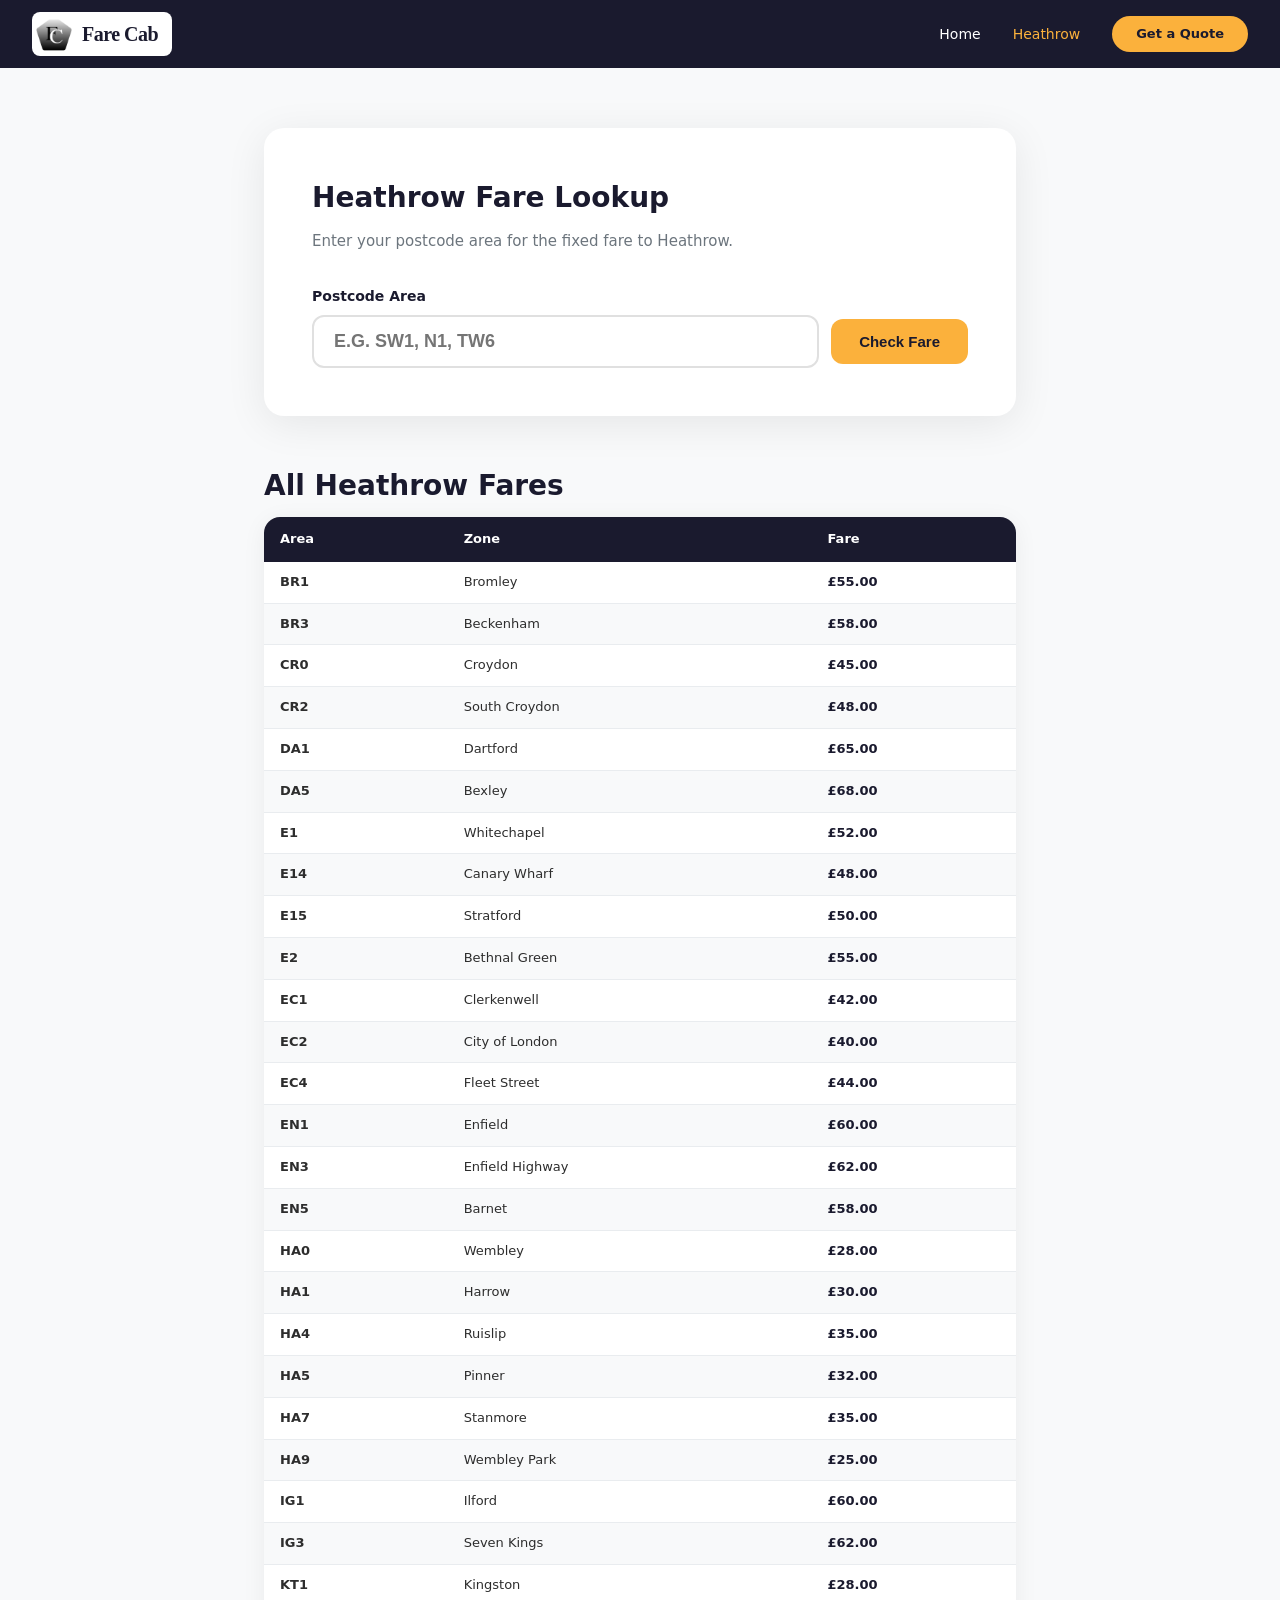
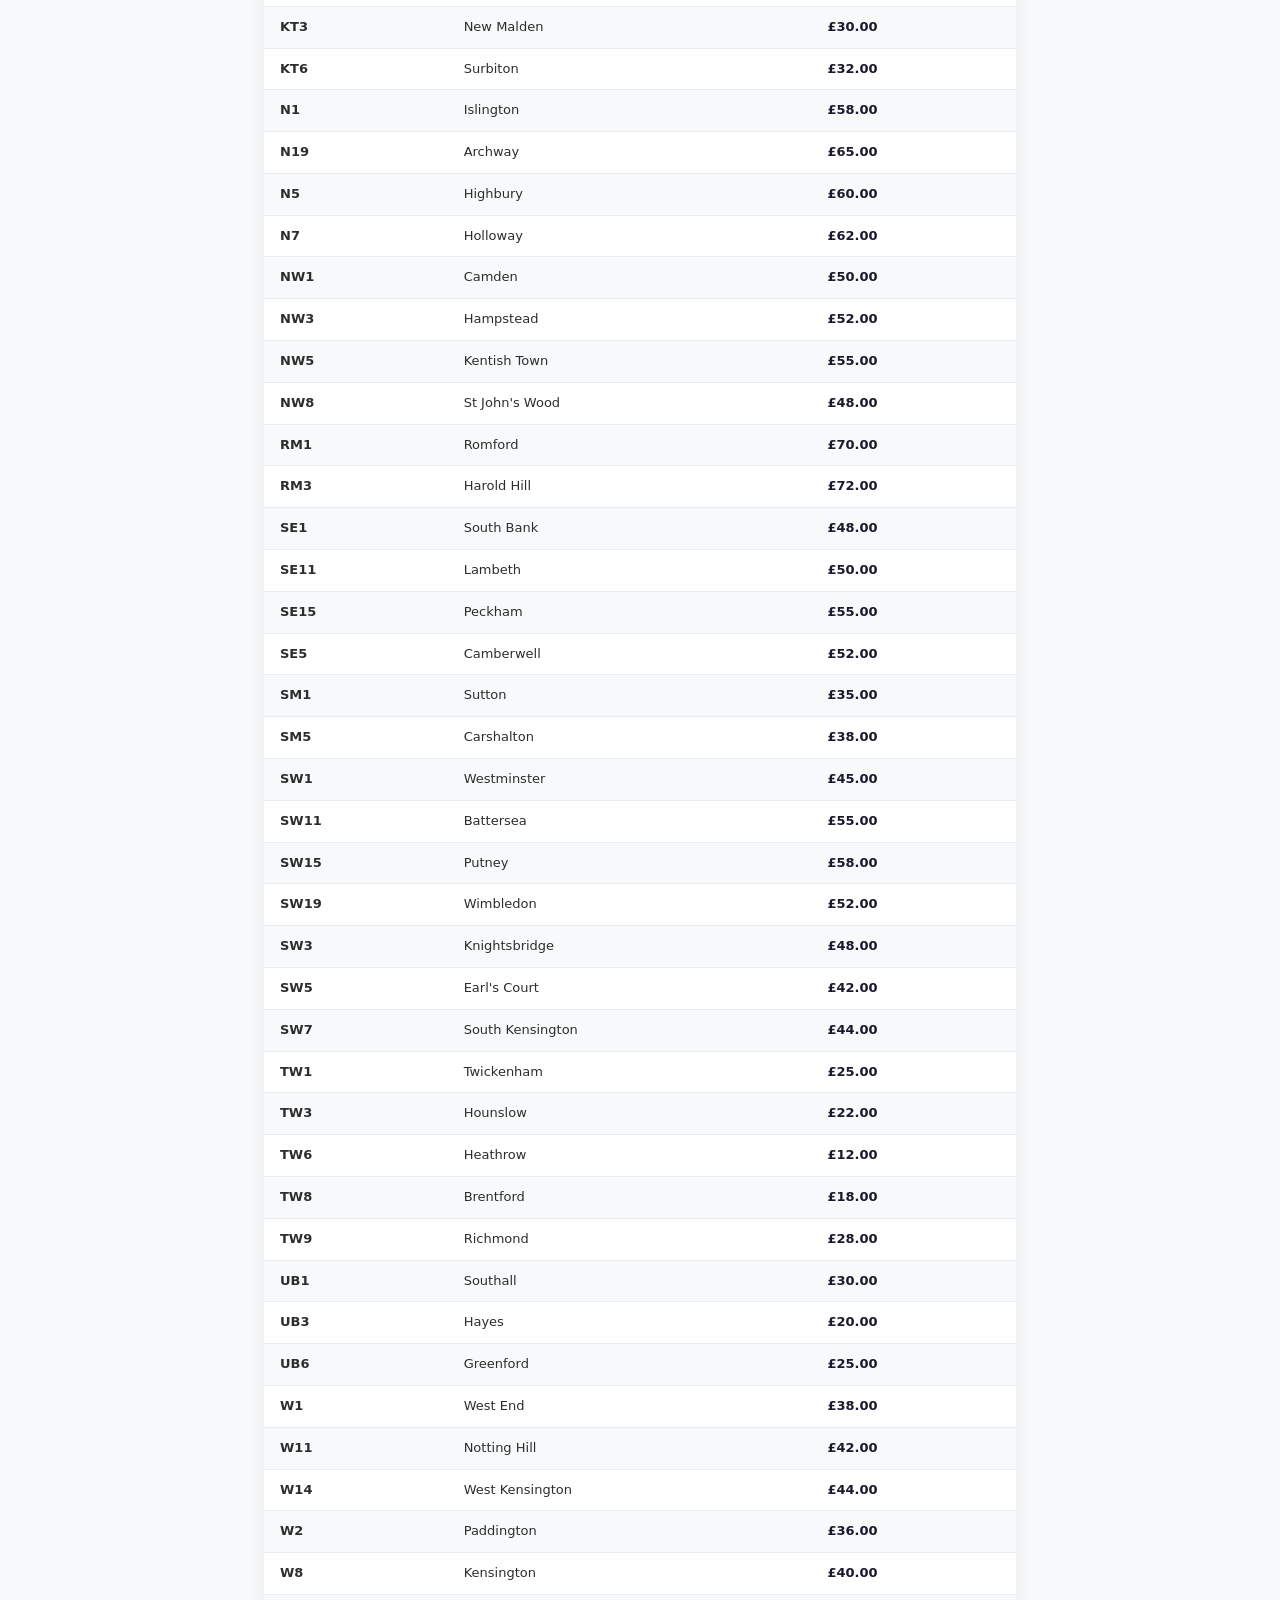
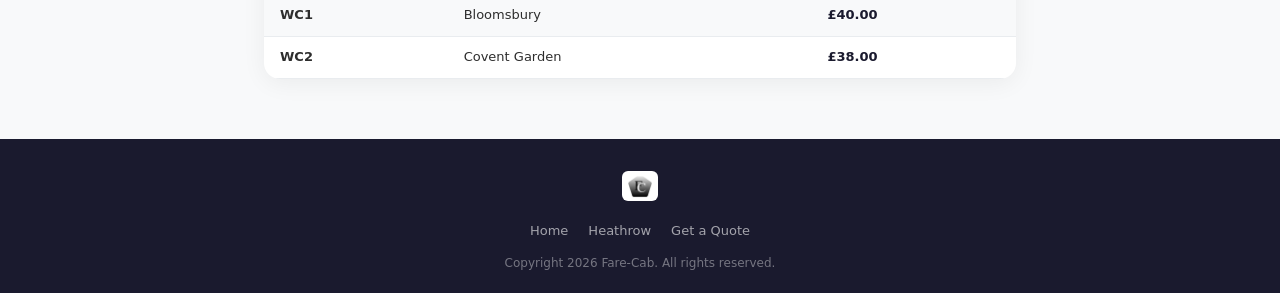
==== commit c8c93f51: "Fix nav spacing consistency across pages" ====
--- a/heathrow.html
+++ b/heathrow.html
@@ -7,7 +7,7 @@
     <title>Heathrow Fares | Fare-Cab</title>
     <style>* { margin: 0; padding: 0; box-sizing: border-box; } body { font-family: 'Segoe UI', system-ui, -apple-system, sans-serif; color: #2d2d2d; line-height: 1.6; background: #f8f9fa; }
 @media (max-width: 768px) {
-.nav-links { display: none; flex-direction: column; position: absolute; top: 64px; left: 0; right: 0; background: #1a1a2e; padding: 20px; gap: 16px; z-index: 1000; }
+.nav-links { display: none; flex-direction: column; position: absolute; top: 64px; left: 0; right: 0; background: #1a1a2e; padding: 20px; gap: 20px; z-index: 1000; }
 .nav-links.open { display: flex; }
 .nav-toggle { display: block; }
 .nav-toggle span { display: block; width: 24px; height: 3px; background: #ffffff; margin: 5px 0; border-radius: 2px; transition: all .3s; }
@@ -21,7 +21,7 @@
 }
 @media (min-width: 769px) {
 .nav-toggle { display: none; }
-.nav-links { display: flex !important; gap: 24px; align-items: center; }
+.nav-links { display: flex !important; gap: 32px; align-items: center; }
 }
 </style>
 <style>.pf-1a887385 { padding: 60px 24px; max-width: 800px; margin: 0 auto; } 
@@ -36,13 +36,13 @@
 .pf-1ff9defa { font-size: 40px; font-weight: 800; color: #ffffff; max-width: 600px; margin: 0 auto 16px; line-height: 1.2; } 
 .pf-19fada97 { font-size: 18px; color: rgba(255,255,255,0.8); max-width: 500px; margin: 0 auto 32px; } 
 .pf-fe93c050 { display: inline-block; background: #fbb13c; color: #1a1a2e; padding: 14px 36px; border-radius: 50px; font-size: 16px; font-weight: 700; text-decoration: none; transition: background 0.3s; } .pf-fe93c050:hover { background: #e89f2c; }
-.pf-1504d279 { background: #1a1a2e; padding: 12px 24px; display: flex; align-items: center; justify-content: space-between; position: relative; } 
+.pf-78eaae21 { background: #1a1a2e; padding: 12px 32px; display: flex; align-items: center; justify-content: space-between; position: relative; } 
 .pf-ad678292 { background: #ffffff; border-radius: 8px; padding: 4px 14px 4px 4px; display: inline-flex; align-items: center; gap: 10px; text-decoration: none; } 
 .pf-19cdc2f0 { height: 36px; width: auto; display: block; } 
 .pf-db6f24de { font-family: 'Times New Roman', Times, serif; font-size: 20px; font-weight: 700; color: #1a1a2e; letter-spacing: -0.5px; } 
-.pf-901da50d { color: #ffffff; font-size: 14px; font-weight: 500; padding: 6px 0; text-decoration: none; transition: color 0.3s; } .pf-901da50d:hover { color: #fbb13c; }
-.pf-6b4caa0c { color: #fbb13c; font-size: 14px; font-weight: 600; padding: 6px 0; text-decoration: none; border-bottom: 2px solid #fbb13c; } 
-.pf-d33b09c8 { background: #fbb13c; color: #1a1a2e; padding: 8px 20px; border-radius: 50px; font-size: 13px; font-weight: 700; text-decoration: none; transition: background 0.3s; } .pf-d33b09c8:hover { background: #e89f2c; }
+.pf-ea7c2ae4 { color: #ffffff; font-size: 14px; font-weight: 500; padding: 8px 0; text-decoration: none; transition: color 0.3s; } .pf-ea7c2ae4:hover { color: #fbb13c; }
+.pf-c672b7ba { color: #fbb13c; font-size: 14px; font-weight: 500; padding: 8px 0; text-decoration: none; } 
+.pf-2a8c8ec6 { background: #fbb13c; color: #1a1a2e; padding: 8px 24px; border-radius: 50px; font-size: 13px; font-weight: 700; text-decoration: none; transition: background 0.3s; } .pf-2a8c8ec6:hover { background: #e89f2c; }
 .pf-df01ed4a { background: #1a1a2e; color: #ffffff; padding: 32px 24px 20px; text-align: center; } 
 .pf-5fcde384 { background: #ffffff; border-radius: 6px; padding: 3px 6px; display: inline-flex; align-items: center; margin-bottom: 8px; } 
 .pf-787fdebc { height: 24px; width: auto; display: block; } 
@@ -62,7 +62,7 @@
         document.getElementById('nav-links').classList.toggle('open');
     }
     </script>
-    <nav class="pf-1504d279"><a href="index.html" class="pf-ad678292"><img src="logo.png" alt="Fare-Cab" class="pf-19cdc2f0" /><span class="pf-db6f24de">Fare Cab</span></a><div class="nav-toggle" onclick="toggleNav()"><span></span><span></span><span></span></div><div id="nav-links" class="nav-links"><a href="index.html" class="pf-901da50d">Home</a><a href="heathrow.html" class="pf-6b4caa0c">Heathrow</a><a href="quote.html" class="pf-d33b09c8">Get a Quote</a></div></nav><section class="pf-1a887385"><div class="pf-fbf5e10d">
+    <nav class="pf-78eaae21"><a href="index.html" class="pf-ad678292"><img src="logo.png" alt="Fare-Cab" class="pf-19cdc2f0" /><span class="pf-db6f24de">Fare Cab</span></a><div class="nav-toggle" onclick="toggleNav()"><span></span><span></span><span></span></div><div id="nav-links" class="nav-links"><a href="index.html" class="pf-ea7c2ae4">Home</a><a href="heathrow.html" class="pf-c672b7ba">Heathrow</a><a href="quote.html" class="pf-2a8c8ec6">Get a Quote</a></div></nav><section class="pf-1a887385"><div class="pf-fbf5e10d">
     <script>
     const FARES = {"BR1":{"cost":55.0,"zone":"Bromley"},"BR3":{"cost":58.0,"zone":"Beckenham"},"CR0":{"cost":45.0,"zone":"Croydon"},"CR2":{"cost":48.0,"zone":"South Croydon"},"DA1":{"cost":65.0,"zone":"Dartford"},"DA5":{"cost":68.0,"zone":"Bexley"},"E1":{"cost":52.0,"zone":"Whitechapel"},"E14":{"cost":48.0,"zone":"Canary Wharf"},"E15":{"cost":50.0,"zone":"Stratford"},"E2":{"cost":55.0,"zone":"Bethnal Green"},"EC1":{"cost":42.0,"zone":"Clerkenwell"},"EC2":{"cost":40.0,"zone":"City of London"},"EC4":{"cost":44.0,"zone":"Fleet Street"},"EN1":{"cost":60.0,"zone":"Enfield"},"EN3":{"cost":62.0,"zone":"Enfield Highway"},"EN5":{"cost":58.0,"zone":"Barnet"},"HA0":{"cost":28.0,"zone":"Wembley"},"HA1":{"cost":30.0,"zone":"Harrow"},"HA4":{"cost":35.0,"zone":"Ruislip"},"HA5":{"cost":32.0,"zone":"Pinner"},"HA7":{"cost":35.0,"zone":"Stanmore"},"HA9":{"cost":25.0,"zone":"Wembley Park"},"IG1":{"cost":60.0,"zone":"Ilford"},"IG3":{"cost":62.0,"zone":"Seven Kings"},"KT1":{"cost":28.0,"zone":"Kingston"},"KT3":{"cost":30.0,"zone":"New Malden"},"KT6":{"cost":32.0,"zone":"Surbiton"},"N1":{"cost":58.0,"zone":"Islington"},"N19":{"cost":65.0,"zone":"Archway"},"N5":{"cost":60.0,"zone":"Highbury"},"N7":{"cost":62.0,"zone":"Holloway"},"NW1":{"cost":50.0,"zone":"Camden"},"NW3":{"cost":52.0,"zone":"Hampstead"},"NW5":{"cost":55.0,"zone":"Kentish Town"},"NW8":{"cost":48.0,"zone":"St John's Wood"},"RM1":{"cost":70.0,"zone":"Romford"},"RM3":{"cost":72.0,"zone":"Harold Hill"},"SE1":{"cost":48.0,"zone":"South Bank"},"SE11":{"cost":50.0,"zone":"Lambeth"},"SE15":{"cost":55.0,"zone":"Peckham"},"SE5":{"cost":52.0,"zone":"Camberwell"},"SM1":{"cost":35.0,"zone":"Sutton"},"SM5":{"cost":38.0,"zone":"Carshalton"},"SW1":{"cost":45.0,"zone":"Westminster"},"SW11":{"cost":55.0,"zone":"Battersea"},"SW15":{"cost":58.0,"zone":"Putney"},"SW19":{"cost":52.0,"zone":"Wimbledon"},"SW3":{"cost":48.0,"zone":"Knightsbridge"},"SW5":{"cost":42.0,"zone":"Earl's Court"},"SW7":{"cost":44.0,"zone":"South Kensington"},"TW1":{"cost":25.0,"zone":"Twickenham"},"TW3":{"cost":22.0,"zone":"Hounslow"},"TW6":{"cost":12.0,"zone":"Heathrow"},"TW8":{"cost":18.0,"zone":"Brentford"},"TW9":{"cost":28.0,"zone":"Richmond"},"UB1":{"cost":30.0,"zone":"Southall"},"UB3":{"cost":20.0,"zone":"Hayes"},"UB6":{"cost":25.0,"zone":"Greenford"},"W1":{"cost":38.0,"zone":"West End"},"W11":{"cost":42.0,"zone":"Notting Hill"},"W14":{"cost":44.0,"zone":"West Kensington"},"W2":{"cost":36.0,"zone":"Paddington"},"W8":{"cost":40.0,"zone":"Kensington"},"WC1":{"cost":40.0,"zone":"Bloomsbury"},"WC2":{"cost":38.0,"zone":"Covent Garden"}};
     function lookupFare() {
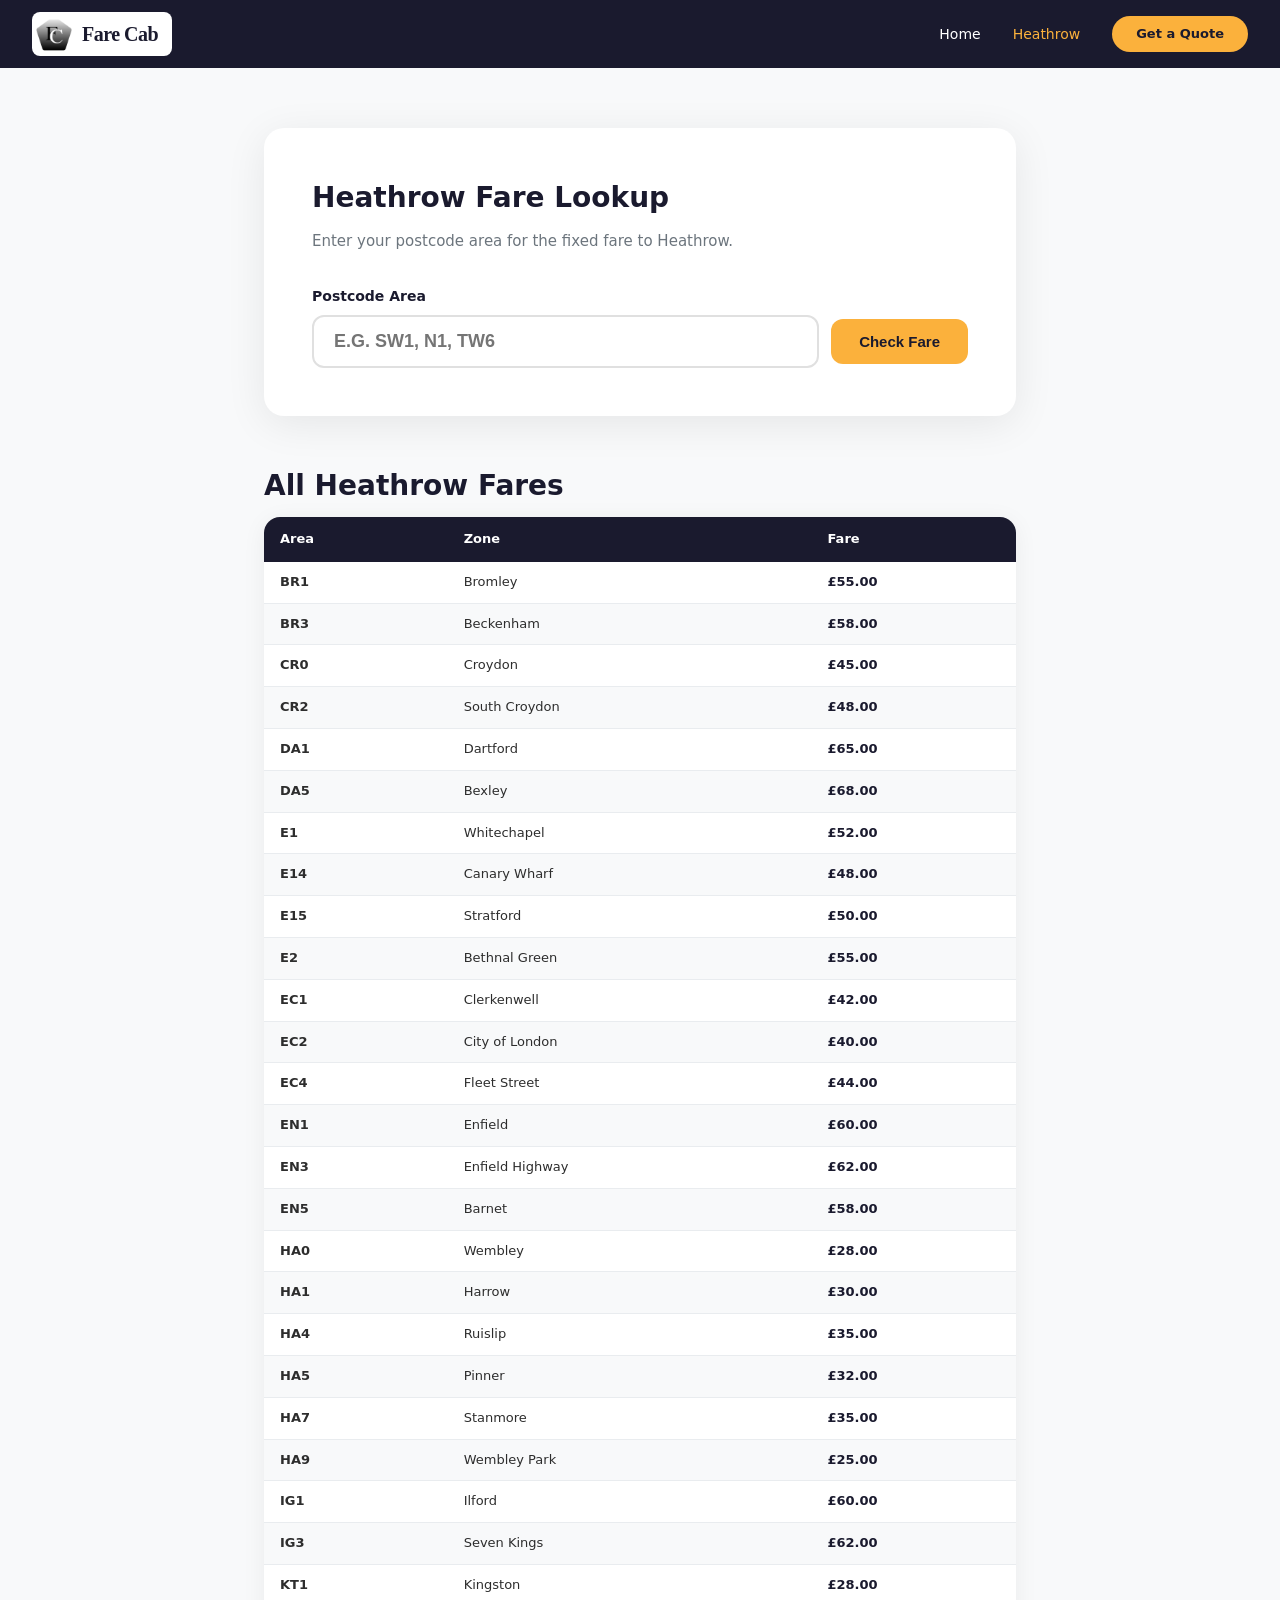
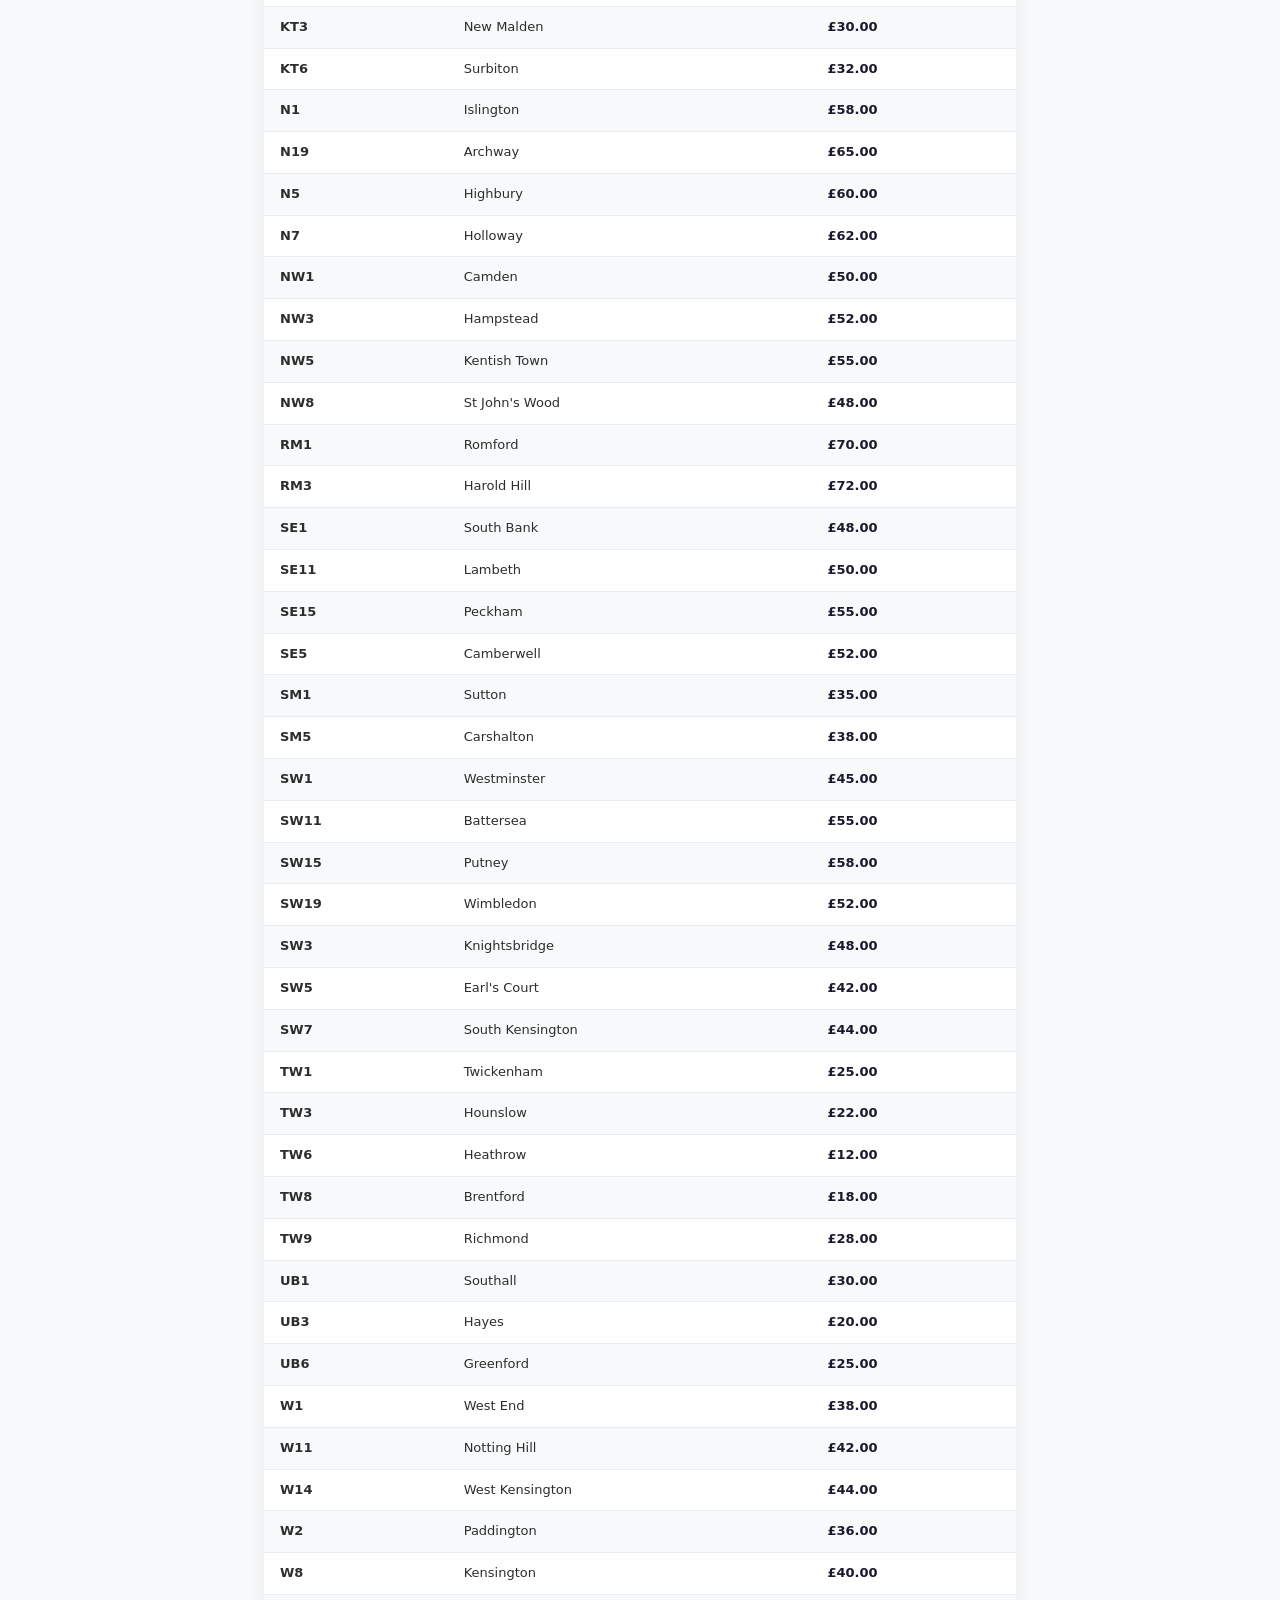
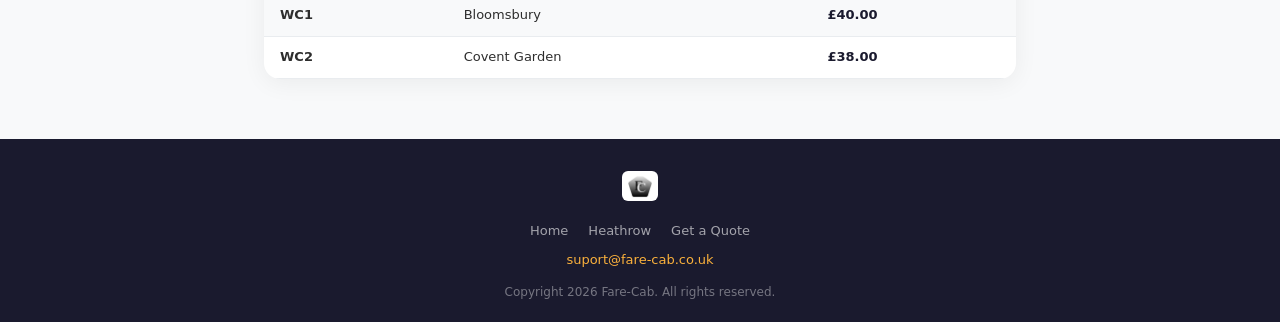
==== commit 46d7519c: "Add suport@fare-cab.co.uk to footer and quote error" ====
--- a/heathrow.html
+++ b/heathrow.html
@@ -62,7 +62,7 @@
         document.getElementById('nav-links').classList.toggle('open');
     }
     </script>
-    <nav class="pf-78eaae21"><a href="index.html" class="pf-ad678292"><img src="logo.png" alt="Fare-Cab" class="pf-19cdc2f0" /><span class="pf-db6f24de">Fare Cab</span></a><div class="nav-toggle" onclick="toggleNav()"><span></span><span></span><span></span></div><div id="nav-links" class="nav-links"><a href="index.html" class="pf-ea7c2ae4">Home</a><a href="heathrow.html" class="pf-c672b7ba">Heathrow</a><a href="quote.html" class="pf-2a8c8ec6">Get a Quote</a></div></nav><section class="pf-1a887385"><div class="pf-fbf5e10d">
+    <nav class="pf-78eaae21"><a href="index.html" class="pf-ad678292"><img src="logo.png" alt="Fare-Cab" class="pf-19cdc2f0" /><span class="pf-db6f24de">Fare Cab</span></a><div class="nav-toggle" onclick="toggleNav()"><span></span><span></span><span></span></div><div id="nav-links" class="nav-links"><a href="index.html" class="pf-ea7c2ae4">Home</a><a href="heathrow.html" class="pf-c672b7ba">Heathrow</a><a href="quote.html" class="pf-2a8c8ec6">Get a Quote</a></div></nav><section class="pf-1a887385"><div class="pf-fbf5e10d lookup-card">
     <script>
     const FARES = {"BR1":{"cost":55.0,"zone":"Bromley"},"BR3":{"cost":58.0,"zone":"Beckenham"},"CR0":{"cost":45.0,"zone":"Croydon"},"CR2":{"cost":48.0,"zone":"South Croydon"},"DA1":{"cost":65.0,"zone":"Dartford"},"DA5":{"cost":68.0,"zone":"Bexley"},"E1":{"cost":52.0,"zone":"Whitechapel"},"E14":{"cost":48.0,"zone":"Canary Wharf"},"E15":{"cost":50.0,"zone":"Stratford"},"E2":{"cost":55.0,"zone":"Bethnal Green"},"EC1":{"cost":42.0,"zone":"Clerkenwell"},"EC2":{"cost":40.0,"zone":"City of London"},"EC4":{"cost":44.0,"zone":"Fleet Street"},"EN1":{"cost":60.0,"zone":"Enfield"},"EN3":{"cost":62.0,"zone":"Enfield Highway"},"EN5":{"cost":58.0,"zone":"Barnet"},"HA0":{"cost":28.0,"zone":"Wembley"},"HA1":{"cost":30.0,"zone":"Harrow"},"HA4":{"cost":35.0,"zone":"Ruislip"},"HA5":{"cost":32.0,"zone":"Pinner"},"HA7":{"cost":35.0,"zone":"Stanmore"},"HA9":{"cost":25.0,"zone":"Wembley Park"},"IG1":{"cost":60.0,"zone":"Ilford"},"IG3":{"cost":62.0,"zone":"Seven Kings"},"KT1":{"cost":28.0,"zone":"Kingston"},"KT3":{"cost":30.0,"zone":"New Malden"},"KT6":{"cost":32.0,"zone":"Surbiton"},"N1":{"cost":58.0,"zone":"Islington"},"N19":{"cost":65.0,"zone":"Archway"},"N5":{"cost":60.0,"zone":"Highbury"},"N7":{"cost":62.0,"zone":"Holloway"},"NW1":{"cost":50.0,"zone":"Camden"},"NW3":{"cost":52.0,"zone":"Hampstead"},"NW5":{"cost":55.0,"zone":"Kentish Town"},"NW8":{"cost":48.0,"zone":"St John's Wood"},"RM1":{"cost":70.0,"zone":"Romford"},"RM3":{"cost":72.0,"zone":"Harold Hill"},"SE1":{"cost":48.0,"zone":"South Bank"},"SE11":{"cost":50.0,"zone":"Lambeth"},"SE15":{"cost":55.0,"zone":"Peckham"},"SE5":{"cost":52.0,"zone":"Camberwell"},"SM1":{"cost":35.0,"zone":"Sutton"},"SM5":{"cost":38.0,"zone":"Carshalton"},"SW1":{"cost":45.0,"zone":"Westminster"},"SW11":{"cost":55.0,"zone":"Battersea"},"SW15":{"cost":58.0,"zone":"Putney"},"SW19":{"cost":52.0,"zone":"Wimbledon"},"SW3":{"cost":48.0,"zone":"Knightsbridge"},"SW5":{"cost":42.0,"zone":"Earl's Court"},"SW7":{"cost":44.0,"zone":"South Kensington"},"TW1":{"cost":25.0,"zone":"Twickenham"},"TW3":{"cost":22.0,"zone":"Hounslow"},"TW6":{"cost":12.0,"zone":"Heathrow"},"TW8":{"cost":18.0,"zone":"Brentford"},"TW9":{"cost":28.0,"zone":"Richmond"},"UB1":{"cost":30.0,"zone":"Southall"},"UB3":{"cost":20.0,"zone":"Hayes"},"UB6":{"cost":25.0,"zone":"Greenford"},"W1":{"cost":38.0,"zone":"West End"},"W11":{"cost":42.0,"zone":"Notting Hill"},"W14":{"cost":44.0,"zone":"West Kensington"},"W2":{"cost":36.0,"zone":"Paddington"},"W8":{"cost":40.0,"zone":"Kensington"},"WC1":{"cost":40.0,"zone":"Bloomsbury"},"WC2":{"cost":38.0,"zone":"Covent Garden"}};
     function lookupFare() {
@@ -96,7 +96,7 @@
     document.addEventListener('DOMContentLoaded',function(){
         document.getElementById('pcode').addEventListener('keydown',function(e){if(e.key==='Enter')lookupFare();});
     });
-    </script><h2 class="pf-a11581a7">Heathrow Fare Lookup</h2><p class="pf-2b8de749">Enter your postcode area for the fixed fare to Heathrow.</p><div class="pf-f66cd36b">Postcode Area</div><div style="display: flex; gap: 12px; align-items: center; flex-wrap: wrap;"><input type="text" id="pcode" class="pf-32fd1089" placeholder="e.g. SW1, N1, TW6" maxlength="4" style="text-transform: uppercase; flex: 1; min-width: 140px;" /><button class="pf-b61d4ce0" onclick="lookupFare()">Check Fare</button></div><div id="fresult" class="pf-0d9a05da"></div></div><div style="margin-top: 48px;"><h2 class="pf-a11581a7">All Heathrow Fares</h2><div class="pf-199b994a"><table class="pf-9bdaa2aa"><thead><tr><th class="pf-ae51d6bd">Area</th><th class="pf-ae51d6bd">Zone</th><th class="pf-ae51d6bd">Fare</th></tr></thead><tbody><tr><td class='pf-88255b17'><strong>BR1</strong></td><td class='pf-88255b17'>Bromley</td><td class='pf-88255b17'><span class='pf-91fd3d34'>£55.00</span></td></tr><tr><td class='pf-e806d685'><strong>BR3</strong></td><td class='pf-e806d685'>Beckenham</td><td class='pf-e806d685'><span class='pf-91fd3d34'>£58.00</span></td></tr><tr><td class='pf-88255b17'><strong>CR0</strong></td><td class='pf-88255b17'>Croydon</td><td class='pf-88255b17'><span class='pf-91fd3d34'>£45.00</span></td></tr><tr><td class='pf-e806d685'><strong>CR2</strong></td><td class='pf-e806d685'>South Croydon</td><td class='pf-e806d685'><span class='pf-91fd3d34'>£48.00</span></td></tr><tr><td class='pf-88255b17'><strong>DA1</strong></td><td class='pf-88255b17'>Dartford</td><td class='pf-88255b17'><span class='pf-91fd3d34'>£65.00</span></td></tr><tr><td class='pf-e806d685'><strong>DA5</strong></td><td class='pf-e806d685'>Bexley</td><td class='pf-e806d685'><span class='pf-91fd3d34'>£68.00</span></td></tr><tr><td class='pf-88255b17'><strong>E1</strong></td><td class='pf-88255b17'>Whitechapel</td><td class='pf-88255b17'><span class='pf-91fd3d34'>£52.00</span></td></tr><tr><td class='pf-e806d685'><strong>E14</strong></td><td class='pf-e806d685'>Canary Wharf</td><td class='pf-e806d685'><span class='pf-91fd3d34'>£48.00</span></td></tr><tr><td class='pf-88255b17'><strong>E15</strong></td><td class='pf-88255b17'>Stratford</td><td class='pf-88255b17'><span class='pf-91fd3d34'>£50.00</span></td></tr><tr><td class='pf-e806d685'><strong>E2</strong></td><td class='pf-e806d685'>Bethnal Green</td><td class='pf-e806d685'><span class='pf-91fd3d34'>£55.00</span></td></tr><tr><td class='pf-88255b17'><strong>EC1</strong></td><td class='pf-88255b17'>Clerkenwell</td><td class='pf-88255b17'><span class='pf-91fd3d34'>£42.00</span></td></tr><tr><td class='pf-e806d685'><strong>EC2</strong></td><td class='pf-e806d685'>City of London</td><td class='pf-e806d685'><span class='pf-91fd3d34'>£40.00</span></td></tr><tr><td class='pf-88255b17'><strong>EC4</strong></td><td class='pf-88255b17'>Fleet Street</td><td class='pf-88255b17'><span class='pf-91fd3d34'>£44.00</span></td></tr><tr><td class='pf-e806d685'><strong>EN1</strong></td><td class='pf-e806d685'>Enfield</td><td class='pf-e806d685'><span class='pf-91fd3d34'>£60.00</span></td></tr><tr><td class='pf-88255b17'><strong>EN3</strong></td><td class='pf-88255b17'>Enfield Highway</td><td class='pf-88255b17'><span class='pf-91fd3d34'>£62.00</span></td></tr><tr><td class='pf-e806d685'><strong>EN5</strong></td><td class='pf-e806d685'>Barnet</td><td class='pf-e806d685'><span class='pf-91fd3d34'>£58.00</span></td></tr><tr><td class='pf-88255b17'><strong>HA0</strong></td><td class='pf-88255b17'>Wembley</td><td class='pf-88255b17'><span class='pf-91fd3d34'>£28.00</span></td></tr><tr><td class='pf-e806d685'><strong>HA1</strong></td><td class='pf-e806d685'>Harrow</td><td class='pf-e806d685'><span class='pf-91fd3d34'>£30.00</span></td></tr><tr><td class='pf-88255b17'><strong>HA4</strong></td><td class='pf-88255b17'>Ruislip</td><td class='pf-88255b17'><span class='pf-91fd3d34'>£35.00</span></td></tr><tr><td class='pf-e806d685'><strong>HA5</strong></td><td class='pf-e806d685'>Pinner</td><td class='pf-e806d685'><span class='pf-91fd3d34'>£32.00</span></td></tr><tr><td class='pf-88255b17'><strong>HA7</strong></td><td class='pf-88255b17'>Stanmore</td><td class='pf-88255b17'><span class='pf-91fd3d34'>£35.00</span></td></tr><tr><td class='pf-e806d685'><strong>HA9</strong></td><td class='pf-e806d685'>Wembley Park</td><td class='pf-e806d685'><span class='pf-91fd3d34'>£25.00</span></td></tr><tr><td class='pf-88255b17'><strong>IG1</strong></td><td class='pf-88255b17'>Ilford</td><td class='pf-88255b17'><span class='pf-91fd3d34'>£60.00</span></td></tr><tr><td class='pf-e806d685'><strong>IG3</strong></td><td class='pf-e806d685'>Seven Kings</td><td class='pf-e806d685'><span class='pf-91fd3d34'>£62.00</span></td></tr><tr><td class='pf-88255b17'><strong>KT1</strong></td><td class='pf-88255b17'>Kingston</td><td class='pf-88255b17'><span class='pf-91fd3d34'>£28.00</span></td></tr><tr><td class='pf-e806d685'><strong>KT3</strong></td><td class='pf-e806d685'>New Malden</td><td class='pf-e806d685'><span class='pf-91fd3d34'>£30.00</span></td></tr><tr><td class='pf-88255b17'><strong>KT6</strong></td><td class='pf-88255b17'>Surbiton</td><td class='pf-88255b17'><span class='pf-91fd3d34'>£32.00</span></td></tr><tr><td class='pf-e806d685'><strong>N1</strong></td><td class='pf-e806d685'>Islington</td><td class='pf-e806d685'><span class='pf-91fd3d34'>£58.00</span></td></tr><tr><td class='pf-88255b17'><strong>N19</strong></td><td class='pf-88255b17'>Archway</td><td class='pf-88255b17'><span class='pf-91fd3d34'>£65.00</span></td></tr><tr><td class='pf-e806d685'><strong>N5</strong></td><td class='pf-e806d685'>Highbury</td><td class='pf-e806d685'><span class='pf-91fd3d34'>£60.00</span></td></tr><tr><td class='pf-88255b17'><strong>N7</strong></td><td class='pf-88255b17'>Holloway</td><td class='pf-88255b17'><span class='pf-91fd3d34'>£62.00</span></td></tr><tr><td class='pf-e806d685'><strong>NW1</strong></td><td class='pf-e806d685'>Camden</td><td class='pf-e806d685'><span class='pf-91fd3d34'>£50.00</span></td></tr><tr><td class='pf-88255b17'><strong>NW3</strong></td><td class='pf-88255b17'>Hampstead</td><td class='pf-88255b17'><span class='pf-91fd3d34'>£52.00</span></td></tr><tr><td class='pf-e806d685'><strong>NW5</strong></td><td class='pf-e806d685'>Kentish Town</td><td class='pf-e806d685'><span class='pf-91fd3d34'>£55.00</span></td></tr><tr><td class='pf-88255b17'><strong>NW8</strong></td><td class='pf-88255b17'>St John's Wood</td><td class='pf-88255b17'><span class='pf-91fd3d34'>£48.00</span></td></tr><tr><td class='pf-e806d685'><strong>RM1</strong></td><td class='pf-e806d685'>Romford</td><td class='pf-e806d685'><span class='pf-91fd3d34'>£70.00</span></td></tr><tr><td class='pf-88255b17'><strong>RM3</strong></td><td class='pf-88255b17'>Harold Hill</td><td class='pf-88255b17'><span class='pf-91fd3d34'>£72.00</span></td></tr><tr><td class='pf-e806d685'><strong>SE1</strong></td><td class='pf-e806d685'>South Bank</td><td class='pf-e806d685'><span class='pf-91fd3d34'>£48.00</span></td></tr><tr><td class='pf-88255b17'><strong>SE11</strong></td><td class='pf-88255b17'>Lambeth</td><td class='pf-88255b17'><span class='pf-91fd3d34'>£50.00</span></td></tr><tr><td class='pf-e806d685'><strong>SE15</strong></td><td class='pf-e806d685'>Peckham</td><td class='pf-e806d685'><span class='pf-91fd3d34'>£55.00</span></td></tr><tr><td class='pf-88255b17'><strong>SE5</strong></td><td class='pf-88255b17'>Camberwell</td><td class='pf-88255b17'><span class='pf-91fd3d34'>£52.00</span></td></tr><tr><td class='pf-e806d685'><strong>SM1</strong></td><td class='pf-e806d685'>Sutton</td><td class='pf-e806d685'><span class='pf-91fd3d34'>£35.00</span></td></tr><tr><td class='pf-88255b17'><strong>SM5</strong></td><td class='pf-88255b17'>Carshalton</td><td class='pf-88255b17'><span class='pf-91fd3d34'>£38.00</span></td></tr><tr><td class='pf-e806d685'><strong>SW1</strong></td><td class='pf-e806d685'>Westminster</td><td class='pf-e806d685'><span class='pf-91fd3d34'>£45.00</span></td></tr><tr><td class='pf-88255b17'><strong>SW11</strong></td><td class='pf-88255b17'>Battersea</td><td class='pf-88255b17'><span class='pf-91fd3d34'>£55.00</span></td></tr><tr><td class='pf-e806d685'><strong>SW15</strong></td><td class='pf-e806d685'>Putney</td><td class='pf-e806d685'><span class='pf-91fd3d34'>£58.00</span></td></tr><tr><td class='pf-88255b17'><strong>SW19</strong></td><td class='pf-88255b17'>Wimbledon</td><td class='pf-88255b17'><span class='pf-91fd3d34'>£52.00</span></td></tr><tr><td class='pf-e806d685'><strong>SW3</strong></td><td class='pf-e806d685'>Knightsbridge</td><td class='pf-e806d685'><span class='pf-91fd3d34'>£48.00</span></td></tr><tr><td class='pf-88255b17'><strong>SW5</strong></td><td class='pf-88255b17'>Earl's Court</td><td class='pf-88255b17'><span class='pf-91fd3d34'>£42.00</span></td></tr><tr><td class='pf-e806d685'><strong>SW7</strong></td><td class='pf-e806d685'>South Kensington</td><td class='pf-e806d685'><span class='pf-91fd3d34'>£44.00</span></td></tr><tr><td class='pf-88255b17'><strong>TW1</strong></td><td class='pf-88255b17'>Twickenham</td><td class='pf-88255b17'><span class='pf-91fd3d34'>£25.00</span></td></tr><tr><td class='pf-e806d685'><strong>TW3</strong></td><td class='pf-e806d685'>Hounslow</td><td class='pf-e806d685'><span class='pf-91fd3d34'>£22.00</span></td></tr><tr><td class='pf-88255b17'><strong>TW6</strong></td><td class='pf-88255b17'>Heathrow</td><td class='pf-88255b17'><span class='pf-91fd3d34'>£12.00</span></td></tr><tr><td class='pf-e806d685'><strong>TW8</strong></td><td class='pf-e806d685'>Brentford</td><td class='pf-e806d685'><span class='pf-91fd3d34'>£18.00</span></td></tr><tr><td class='pf-88255b17'><strong>TW9</strong></td><td class='pf-88255b17'>Richmond</td><td class='pf-88255b17'><span class='pf-91fd3d34'>£28.00</span></td></tr><tr><td class='pf-e806d685'><strong>UB1</strong></td><td class='pf-e806d685'>Southall</td><td class='pf-e806d685'><span class='pf-91fd3d34'>£30.00</span></td></tr><tr><td class='pf-88255b17'><strong>UB3</strong></td><td class='pf-88255b17'>Hayes</td><td class='pf-88255b17'><span class='pf-91fd3d34'>£20.00</span></td></tr><tr><td class='pf-e806d685'><strong>UB6</strong></td><td class='pf-e806d685'>Greenford</td><td class='pf-e806d685'><span class='pf-91fd3d34'>£25.00</span></td></tr><tr><td class='pf-88255b17'><strong>W1</strong></td><td class='pf-88255b17'>West End</td><td class='pf-88255b17'><span class='pf-91fd3d34'>£38.00</span></td></tr><tr><td class='pf-e806d685'><strong>W11</strong></td><td class='pf-e806d685'>Notting Hill</td><td class='pf-e806d685'><span class='pf-91fd3d34'>£42.00</span></td></tr><tr><td class='pf-88255b17'><strong>W14</strong></td><td class='pf-88255b17'>West Kensington</td><td class='pf-88255b17'><span class='pf-91fd3d34'>£44.00</span></td></tr><tr><td class='pf-e806d685'><strong>W2</strong></td><td class='pf-e806d685'>Paddington</td><td class='pf-e806d685'><span class='pf-91fd3d34'>£36.00</span></td></tr><tr><td class='pf-88255b17'><strong>W8</strong></td><td class='pf-88255b17'>Kensington</td><td class='pf-88255b17'><span class='pf-91fd3d34'>£40.00</span></td></tr><tr><td class='pf-e806d685'><strong>WC1</strong></td><td class='pf-e806d685'>Bloomsbury</td><td class='pf-e806d685'><span class='pf-91fd3d34'>£40.00</span></td></tr><tr><td class='pf-88255b17'><strong>WC2</strong></td><td class='pf-88255b17'>Covent Garden</td><td class='pf-88255b17'><span class='pf-91fd3d34'>£38.00</span></td></tr></tbody></table></div></div></section><footer class="pf-df01ed4a"><div class="pf-5fcde384"><img src="logo.png" alt="Fare-Cab" class="pf-787fdebc" /></div><div style="margin-top: 8px;"><a href="index.html" class="pf-9a309d29">Home</a><a href="heathrow.html" class="pf-9a309d29">Heathrow</a><a href="quote.html" class="pf-9a309d29">Get a Quote</a></div><p class="pf-4c29e774">Copyright 2026 Fare-Cab. All rights reserved.</p></footer>
+    </script><h2 class="pf-a11581a7">Heathrow Fare Lookup</h2><p class="pf-2b8de749">Enter your postcode area for the fixed fare to Heathrow.</p><div class="pf-f66cd36b">Postcode Area</div><div class="lookup-row" style="display: flex; gap: 12px; align-items: center; flex-wrap: wrap;"><input type="text" id="pcode" class="pf-32fd1089" placeholder="e.g. SW1, N1, TW6" maxlength="4" style="text-transform: uppercase; flex: 1; min-width: 140px;" /><button class="pf-b61d4ce0" onclick="lookupFare()">Check Fare</button></div><div id="fresult" class="pf-0d9a05da"></div></div><div style="margin-top: 48px;"><h2 class="pf-a11581a7">All Heathrow Fares</h2><div class="pf-199b994a fares-table-wrap"><table class="pf-9bdaa2aa"><thead><tr><th class="pf-ae51d6bd">Area</th><th class="pf-ae51d6bd">Zone</th><th class="pf-ae51d6bd">Fare</th></tr></thead><tbody><tr><td class='pf-88255b17'><strong>BR1</strong></td><td class='pf-88255b17'>Bromley</td><td class='pf-88255b17'><span class='pf-91fd3d34'>£55.00</span></td></tr><tr><td class='pf-e806d685'><strong>BR3</strong></td><td class='pf-e806d685'>Beckenham</td><td class='pf-e806d685'><span class='pf-91fd3d34'>£58.00</span></td></tr><tr><td class='pf-88255b17'><strong>CR0</strong></td><td class='pf-88255b17'>Croydon</td><td class='pf-88255b17'><span class='pf-91fd3d34'>£45.00</span></td></tr><tr><td class='pf-e806d685'><strong>CR2</strong></td><td class='pf-e806d685'>South Croydon</td><td class='pf-e806d685'><span class='pf-91fd3d34'>£48.00</span></td></tr><tr><td class='pf-88255b17'><strong>DA1</strong></td><td class='pf-88255b17'>Dartford</td><td class='pf-88255b17'><span class='pf-91fd3d34'>£65.00</span></td></tr><tr><td class='pf-e806d685'><strong>DA5</strong></td><td class='pf-e806d685'>Bexley</td><td class='pf-e806d685'><span class='pf-91fd3d34'>£68.00</span></td></tr><tr><td class='pf-88255b17'><strong>E1</strong></td><td class='pf-88255b17'>Whitechapel</td><td class='pf-88255b17'><span class='pf-91fd3d34'>£52.00</span></td></tr><tr><td class='pf-e806d685'><strong>E14</strong></td><td class='pf-e806d685'>Canary Wharf</td><td class='pf-e806d685'><span class='pf-91fd3d34'>£48.00</span></td></tr><tr><td class='pf-88255b17'><strong>E15</strong></td><td class='pf-88255b17'>Stratford</td><td class='pf-88255b17'><span class='pf-91fd3d34'>£50.00</span></td></tr><tr><td class='pf-e806d685'><strong>E2</strong></td><td class='pf-e806d685'>Bethnal Green</td><td class='pf-e806d685'><span class='pf-91fd3d34'>£55.00</span></td></tr><tr><td class='pf-88255b17'><strong>EC1</strong></td><td class='pf-88255b17'>Clerkenwell</td><td class='pf-88255b17'><span class='pf-91fd3d34'>£42.00</span></td></tr><tr><td class='pf-e806d685'><strong>EC2</strong></td><td class='pf-e806d685'>City of London</td><td class='pf-e806d685'><span class='pf-91fd3d34'>£40.00</span></td></tr><tr><td class='pf-88255b17'><strong>EC4</strong></td><td class='pf-88255b17'>Fleet Street</td><td class='pf-88255b17'><span class='pf-91fd3d34'>£44.00</span></td></tr><tr><td class='pf-e806d685'><strong>EN1</strong></td><td class='pf-e806d685'>Enfield</td><td class='pf-e806d685'><span class='pf-91fd3d34'>£60.00</span></td></tr><tr><td class='pf-88255b17'><strong>EN3</strong></td><td class='pf-88255b17'>Enfield Highway</td><td class='pf-88255b17'><span class='pf-91fd3d34'>£62.00</span></td></tr><tr><td class='pf-e806d685'><strong>EN5</strong></td><td class='pf-e806d685'>Barnet</td><td class='pf-e806d685'><span class='pf-91fd3d34'>£58.00</span></td></tr><tr><td class='pf-88255b17'><strong>HA0</strong></td><td class='pf-88255b17'>Wembley</td><td class='pf-88255b17'><span class='pf-91fd3d34'>£28.00</span></td></tr><tr><td class='pf-e806d685'><strong>HA1</strong></td><td class='pf-e806d685'>Harrow</td><td class='pf-e806d685'><span class='pf-91fd3d34'>£30.00</span></td></tr><tr><td class='pf-88255b17'><strong>HA4</strong></td><td class='pf-88255b17'>Ruislip</td><td class='pf-88255b17'><span class='pf-91fd3d34'>£35.00</span></td></tr><tr><td class='pf-e806d685'><strong>HA5</strong></td><td class='pf-e806d685'>Pinner</td><td class='pf-e806d685'><span class='pf-91fd3d34'>£32.00</span></td></tr><tr><td class='pf-88255b17'><strong>HA7</strong></td><td class='pf-88255b17'>Stanmore</td><td class='pf-88255b17'><span class='pf-91fd3d34'>£35.00</span></td></tr><tr><td class='pf-e806d685'><strong>HA9</strong></td><td class='pf-e806d685'>Wembley Park</td><td class='pf-e806d685'><span class='pf-91fd3d34'>£25.00</span></td></tr><tr><td class='pf-88255b17'><strong>IG1</strong></td><td class='pf-88255b17'>Ilford</td><td class='pf-88255b17'><span class='pf-91fd3d34'>£60.00</span></td></tr><tr><td class='pf-e806d685'><strong>IG3</strong></td><td class='pf-e806d685'>Seven Kings</td><td class='pf-e806d685'><span class='pf-91fd3d34'>£62.00</span></td></tr><tr><td class='pf-88255b17'><strong>KT1</strong></td><td class='pf-88255b17'>Kingston</td><td class='pf-88255b17'><span class='pf-91fd3d34'>£28.00</span></td></tr><tr><td class='pf-e806d685'><strong>KT3</strong></td><td class='pf-e806d685'>New Malden</td><td class='pf-e806d685'><span class='pf-91fd3d34'>£30.00</span></td></tr><tr><td class='pf-88255b17'><strong>KT6</strong></td><td class='pf-88255b17'>Surbiton</td><td class='pf-88255b17'><span class='pf-91fd3d34'>£32.00</span></td></tr><tr><td class='pf-e806d685'><strong>N1</strong></td><td class='pf-e806d685'>Islington</td><td class='pf-e806d685'><span class='pf-91fd3d34'>£58.00</span></td></tr><tr><td class='pf-88255b17'><strong>N19</strong></td><td class='pf-88255b17'>Archway</td><td class='pf-88255b17'><span class='pf-91fd3d34'>£65.00</span></td></tr><tr><td class='pf-e806d685'><strong>N5</strong></td><td class='pf-e806d685'>Highbury</td><td class='pf-e806d685'><span class='pf-91fd3d34'>£60.00</span></td></tr><tr><td class='pf-88255b17'><strong>N7</strong></td><td class='pf-88255b17'>Holloway</td><td class='pf-88255b17'><span class='pf-91fd3d34'>£62.00</span></td></tr><tr><td class='pf-e806d685'><strong>NW1</strong></td><td class='pf-e806d685'>Camden</td><td class='pf-e806d685'><span class='pf-91fd3d34'>£50.00</span></td></tr><tr><td class='pf-88255b17'><strong>NW3</strong></td><td class='pf-88255b17'>Hampstead</td><td class='pf-88255b17'><span class='pf-91fd3d34'>£52.00</span></td></tr><tr><td class='pf-e806d685'><strong>NW5</strong></td><td class='pf-e806d685'>Kentish Town</td><td class='pf-e806d685'><span class='pf-91fd3d34'>£55.00</span></td></tr><tr><td class='pf-88255b17'><strong>NW8</strong></td><td class='pf-88255b17'>St John's Wood</td><td class='pf-88255b17'><span class='pf-91fd3d34'>£48.00</span></td></tr><tr><td class='pf-e806d685'><strong>RM1</strong></td><td class='pf-e806d685'>Romford</td><td class='pf-e806d685'><span class='pf-91fd3d34'>£70.00</span></td></tr><tr><td class='pf-88255b17'><strong>RM3</strong></td><td class='pf-88255b17'>Harold Hill</td><td class='pf-88255b17'><span class='pf-91fd3d34'>£72.00</span></td></tr><tr><td class='pf-e806d685'><strong>SE1</strong></td><td class='pf-e806d685'>South Bank</td><td class='pf-e806d685'><span class='pf-91fd3d34'>£48.00</span></td></tr><tr><td class='pf-88255b17'><strong>SE11</strong></td><td class='pf-88255b17'>Lambeth</td><td class='pf-88255b17'><span class='pf-91fd3d34'>£50.00</span></td></tr><tr><td class='pf-e806d685'><strong>SE15</strong></td><td class='pf-e806d685'>Peckham</td><td class='pf-e806d685'><span class='pf-91fd3d34'>£55.00</span></td></tr><tr><td class='pf-88255b17'><strong>SE5</strong></td><td class='pf-88255b17'>Camberwell</td><td class='pf-88255b17'><span class='pf-91fd3d34'>£52.00</span></td></tr><tr><td class='pf-e806d685'><strong>SM1</strong></td><td class='pf-e806d685'>Sutton</td><td class='pf-e806d685'><span class='pf-91fd3d34'>£35.00</span></td></tr><tr><td class='pf-88255b17'><strong>SM5</strong></td><td class='pf-88255b17'>Carshalton</td><td class='pf-88255b17'><span class='pf-91fd3d34'>£38.00</span></td></tr><tr><td class='pf-e806d685'><strong>SW1</strong></td><td class='pf-e806d685'>Westminster</td><td class='pf-e806d685'><span class='pf-91fd3d34'>£45.00</span></td></tr><tr><td class='pf-88255b17'><strong>SW11</strong></td><td class='pf-88255b17'>Battersea</td><td class='pf-88255b17'><span class='pf-91fd3d34'>£55.00</span></td></tr><tr><td class='pf-e806d685'><strong>SW15</strong></td><td class='pf-e806d685'>Putney</td><td class='pf-e806d685'><span class='pf-91fd3d34'>£58.00</span></td></tr><tr><td class='pf-88255b17'><strong>SW19</strong></td><td class='pf-88255b17'>Wimbledon</td><td class='pf-88255b17'><span class='pf-91fd3d34'>£52.00</span></td></tr><tr><td class='pf-e806d685'><strong>SW3</strong></td><td class='pf-e806d685'>Knightsbridge</td><td class='pf-e806d685'><span class='pf-91fd3d34'>£48.00</span></td></tr><tr><td class='pf-88255b17'><strong>SW5</strong></td><td class='pf-88255b17'>Earl's Court</td><td class='pf-88255b17'><span class='pf-91fd3d34'>£42.00</span></td></tr><tr><td class='pf-e806d685'><strong>SW7</strong></td><td class='pf-e806d685'>South Kensington</td><td class='pf-e806d685'><span class='pf-91fd3d34'>£44.00</span></td></tr><tr><td class='pf-88255b17'><strong>TW1</strong></td><td class='pf-88255b17'>Twickenham</td><td class='pf-88255b17'><span class='pf-91fd3d34'>£25.00</span></td></tr><tr><td class='pf-e806d685'><strong>TW3</strong></td><td class='pf-e806d685'>Hounslow</td><td class='pf-e806d685'><span class='pf-91fd3d34'>£22.00</span></td></tr><tr><td class='pf-88255b17'><strong>TW6</strong></td><td class='pf-88255b17'>Heathrow</td><td class='pf-88255b17'><span class='pf-91fd3d34'>£12.00</span></td></tr><tr><td class='pf-e806d685'><strong>TW8</strong></td><td class='pf-e806d685'>Brentford</td><td class='pf-e806d685'><span class='pf-91fd3d34'>£18.00</span></td></tr><tr><td class='pf-88255b17'><strong>TW9</strong></td><td class='pf-88255b17'>Richmond</td><td class='pf-88255b17'><span class='pf-91fd3d34'>£28.00</span></td></tr><tr><td class='pf-e806d685'><strong>UB1</strong></td><td class='pf-e806d685'>Southall</td><td class='pf-e806d685'><span class='pf-91fd3d34'>£30.00</span></td></tr><tr><td class='pf-88255b17'><strong>UB3</strong></td><td class='pf-88255b17'>Hayes</td><td class='pf-88255b17'><span class='pf-91fd3d34'>£20.00</span></td></tr><tr><td class='pf-e806d685'><strong>UB6</strong></td><td class='pf-e806d685'>Greenford</td><td class='pf-e806d685'><span class='pf-91fd3d34'>£25.00</span></td></tr><tr><td class='pf-88255b17'><strong>W1</strong></td><td class='pf-88255b17'>West End</td><td class='pf-88255b17'><span class='pf-91fd3d34'>£38.00</span></td></tr><tr><td class='pf-e806d685'><strong>W11</strong></td><td class='pf-e806d685'>Notting Hill</td><td class='pf-e806d685'><span class='pf-91fd3d34'>£42.00</span></td></tr><tr><td class='pf-88255b17'><strong>W14</strong></td><td class='pf-88255b17'>West Kensington</td><td class='pf-88255b17'><span class='pf-91fd3d34'>£44.00</span></td></tr><tr><td class='pf-e806d685'><strong>W2</strong></td><td class='pf-e806d685'>Paddington</td><td class='pf-e806d685'><span class='pf-91fd3d34'>£36.00</span></td></tr><tr><td class='pf-88255b17'><strong>W8</strong></td><td class='pf-88255b17'>Kensington</td><td class='pf-88255b17'><span class='pf-91fd3d34'>£40.00</span></td></tr><tr><td class='pf-e806d685'><strong>WC1</strong></td><td class='pf-e806d685'>Bloomsbury</td><td class='pf-e806d685'><span class='pf-91fd3d34'>£40.00</span></td></tr><tr><td class='pf-88255b17'><strong>WC2</strong></td><td class='pf-88255b17'>Covent Garden</td><td class='pf-88255b17'><span class='pf-91fd3d34'>£38.00</span></td></tr></tbody></table></div></div></section><footer class="pf-df01ed4a"><div class="pf-5fcde384"><img src="logo.png" alt="Fare-Cab" class="pf-787fdebc" /></div><div style="margin-top: 8px;"><a href="index.html" class="pf-9a309d29">Home</a><a href="heathrow.html" class="pf-9a309d29">Heathrow</a><a href="quote.html" class="pf-9a309d29">Get a Quote</a></div><p style="margin-top: 8px; font-size: 13px; color: rgba(255,255,255,0.6);"><a href="mailto:suport@fare-cab.co.uk" style="color: #fbb13c; text-decoration: none;">suport@fare-cab.co.uk</a></p><p class="pf-4c29e774">Copyright 2026 Fare-Cab. All rights reserved.</p></footer>
     
 </body>
 </html>
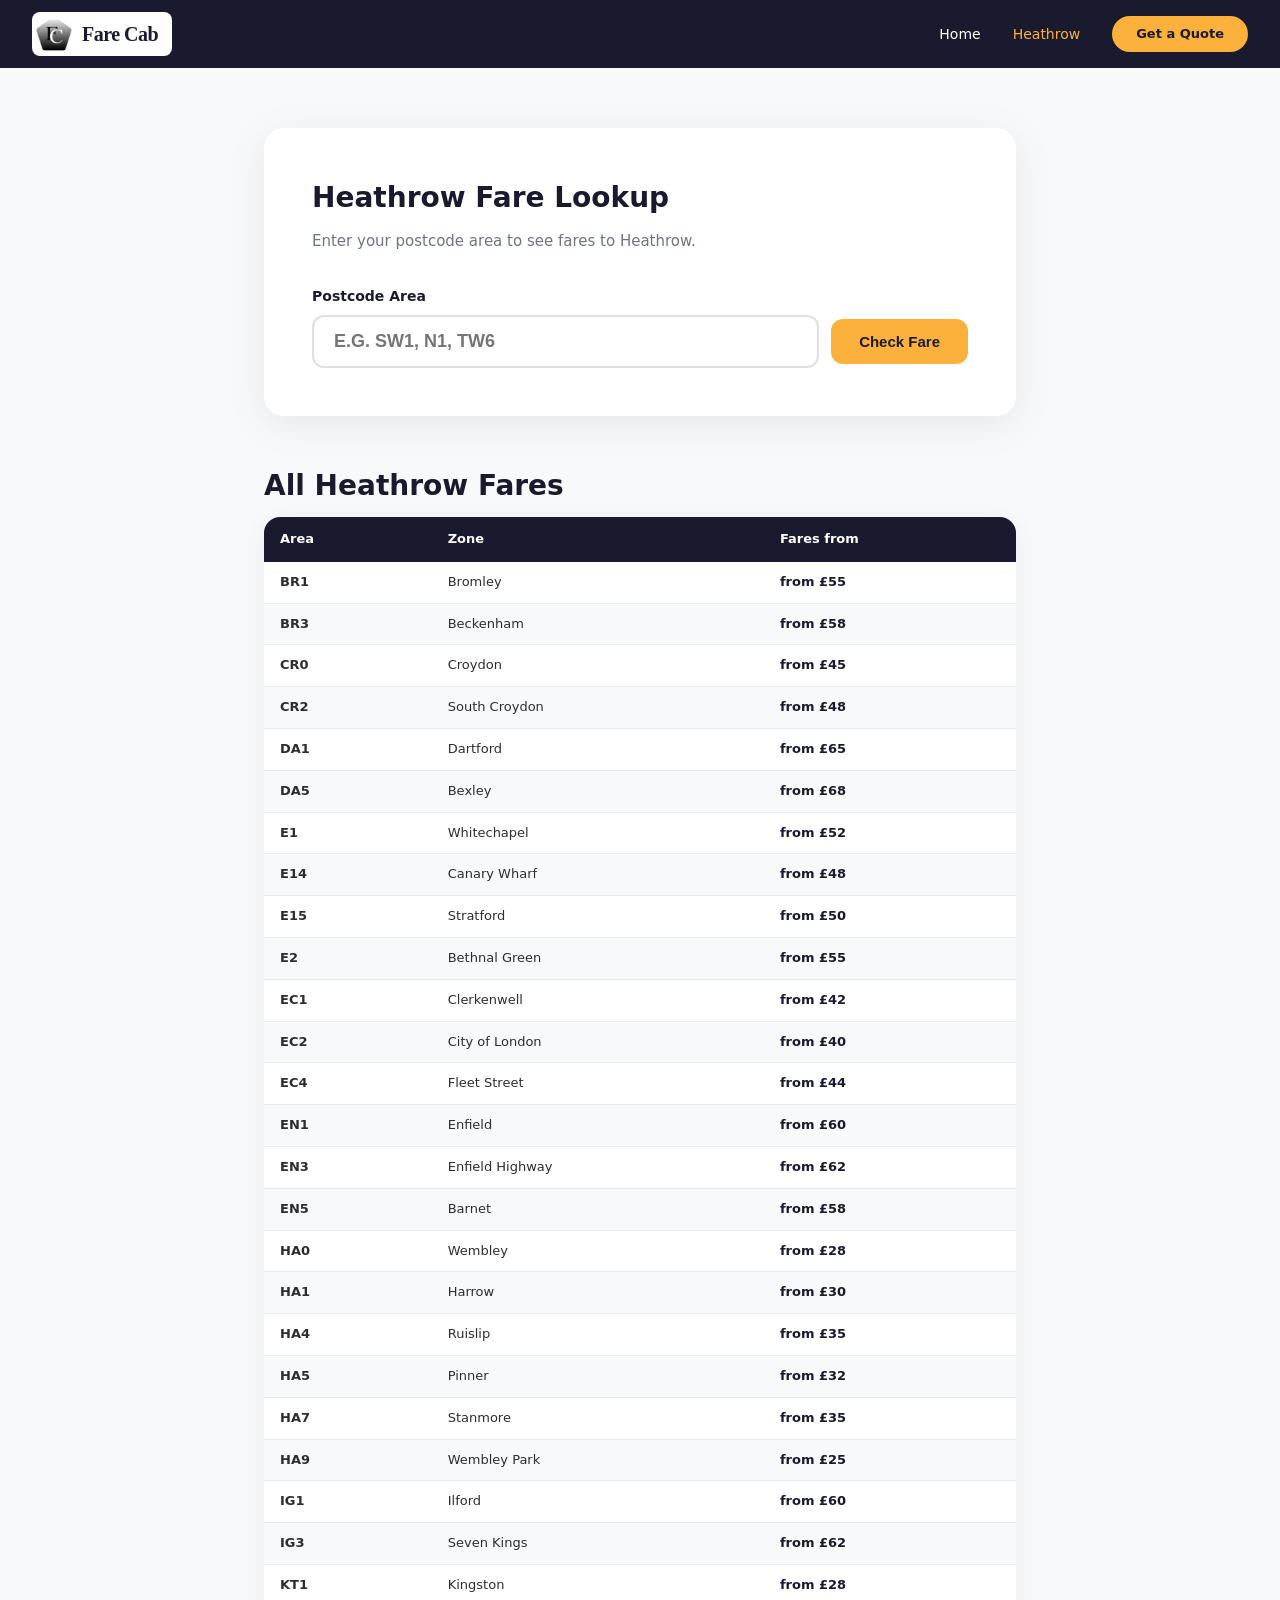
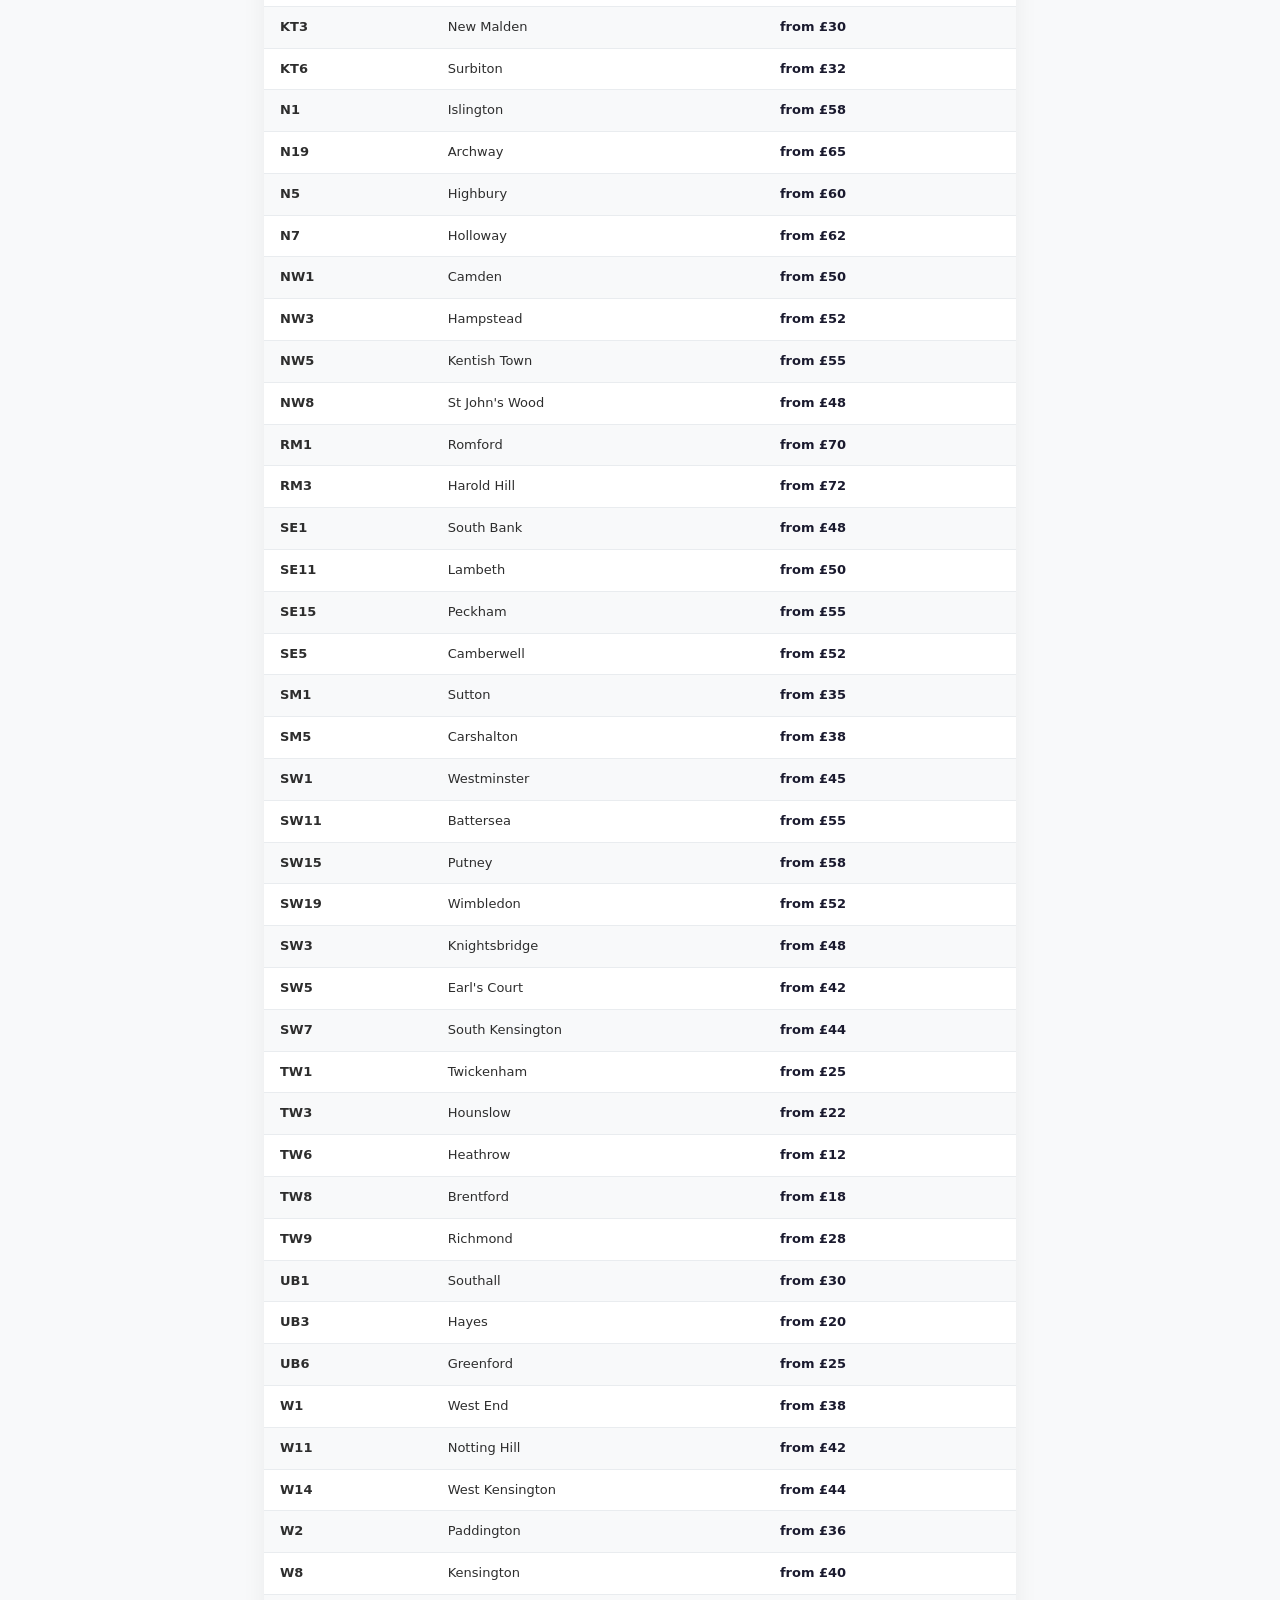
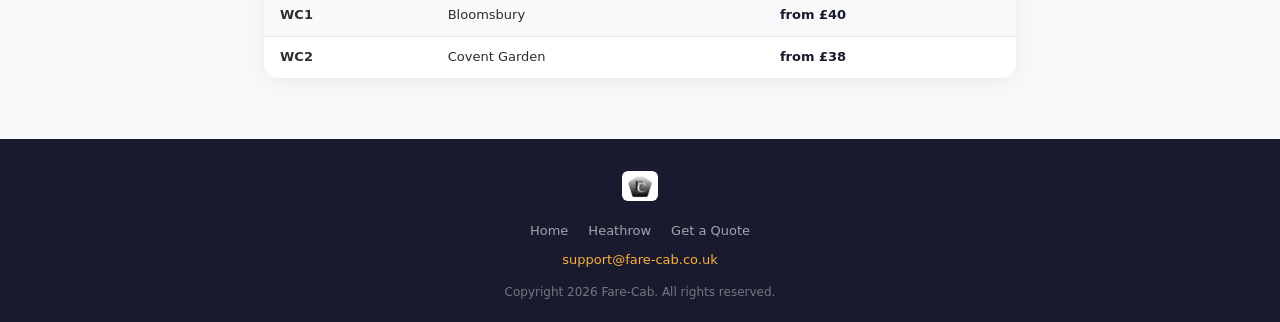
==== commit d72cd1dd: "Show 'from' pricing, fix support email, add hero price badge" ====
--- a/heathrow.html
+++ b/heathrow.html
@@ -36,6 +36,7 @@
 .pf-1ff9defa { font-size: 40px; font-weight: 800; color: #ffffff; max-width: 600px; margin: 0 auto 16px; line-height: 1.2; } 
 .pf-19fada97 { font-size: 18px; color: rgba(255,255,255,0.8); max-width: 500px; margin: 0 auto 32px; } 
 .pf-fe93c050 { display: inline-block; background: #fbb13c; color: #1a1a2e; padding: 14px 36px; border-radius: 50px; font-size: 16px; font-weight: 700; text-decoration: none; transition: background 0.3s; } .pf-fe93c050:hover { background: #e89f2c; }
+.pf-05a0f8f0 { display: inline-block; background: rgba(255,255,255,0.12); border: 1px solid rgba(255,255,255,0.25); color: #fff; padding: 8px 20px; border-radius: 50px; font-size: 13px; font-weight: 600; margin-bottom: 20px; } 
 .pf-78eaae21 { background: #1a1a2e; padding: 12px 32px; display: flex; align-items: center; justify-content: space-between; position: relative; } 
 .pf-ad678292 { background: #ffffff; border-radius: 8px; padding: 4px 14px 4px 4px; display: inline-flex; align-items: center; gap: 10px; text-decoration: none; } 
 .pf-19cdc2f0 { height: 36px; width: auto; display: block; } 
@@ -73,21 +74,20 @@
             result.style.display = 'block'; result.style.background = '#fff3cd'; result.style.color = '#856404';
             result.innerHTML = 'Enter a postcode area like SW1 or N1.'; return;
         }
+        function show(prefix, zone) {
+            const f = FARES[prefix];
+            result.style.background = '#d4edda'; result.style.color = '#155724';
+            result.innerHTML = '<div style="font-size:14px">Fares from <strong>'+prefix+'</strong> ('+zone+') to Heathrow:</div>' +
+                '<div style="font-size:36px;font-weight:800;color:#1a1a2e">from £'+Math.round(f.cost)+'</div>' +
+                '<div style="font-size:12px;margin-top:6px;opacity:.75">Fixed price, no hidden extras.</div>';
+            result.style.display = 'block';
+        }
         const exact = FARES[raw];
-        if (exact) {
-            result.style.background = '#d4edda'; result.style.color = '#155724';
-            result.innerHTML = '<div style="font-size:14px">Fare from <strong>'+raw+'</strong> ('+exact.zone+') to Heathrow:</div>' +
-                '<div style="font-size:36px;font-weight:800;color:#1a1a2e">£'+exact.cost.toFixed(2)+'</div>';
-            result.style.display = 'block'; return;
-        }
+        if (exact) { show(raw, exact.zone); return; }
         let match=null, ml=0;
         for(const k of Object.keys(FARES)) { if(raw.startsWith(k)&&k.length>ml){ match=k;ml=k.length; } }
-        if(match) {
-            const f=FARES[match];
-            result.style.background='#d4edda'; result.style.color='#155724';
-            result.innerHTML='<div style="font-size:14px">Fare from <strong>'+match+'</strong> ('+f.zone+') to Heathrow:</div>'+
-                '<div style="font-size:36px;font-weight:800;color:#1a1a2e">£'+f.cost.toFixed(2)+'</div>';
-        } else {
+        if(match) { show(match, FARES[match].zone); }
+        else {
             result.style.background='#fff3cd'; result.style.color='#856404';
             result.innerHTML='No fare data for "'+raw+'". Try SW1 or N1.';
         }
@@ -96,7 +96,7 @@
     document.addEventListener('DOMContentLoaded',function(){
         document.getElementById('pcode').addEventListener('keydown',function(e){if(e.key==='Enter')lookupFare();});
     });
-    </script><h2 class="pf-a11581a7">Heathrow Fare Lookup</h2><p class="pf-2b8de749">Enter your postcode area for the fixed fare to Heathrow.</p><div class="pf-f66cd36b">Postcode Area</div><div class="lookup-row" style="display: flex; gap: 12px; align-items: center; flex-wrap: wrap;"><input type="text" id="pcode" class="pf-32fd1089" placeholder="e.g. SW1, N1, TW6" maxlength="4" style="text-transform: uppercase; flex: 1; min-width: 140px;" /><button class="pf-b61d4ce0" onclick="lookupFare()">Check Fare</button></div><div id="fresult" class="pf-0d9a05da"></div></div><div style="margin-top: 48px;"><h2 class="pf-a11581a7">All Heathrow Fares</h2><div class="pf-199b994a fares-table-wrap"><table class="pf-9bdaa2aa"><thead><tr><th class="pf-ae51d6bd">Area</th><th class="pf-ae51d6bd">Zone</th><th class="pf-ae51d6bd">Fare</th></tr></thead><tbody><tr><td class='pf-88255b17'><strong>BR1</strong></td><td class='pf-88255b17'>Bromley</td><td class='pf-88255b17'><span class='pf-91fd3d34'>£55.00</span></td></tr><tr><td class='pf-e806d685'><strong>BR3</strong></td><td class='pf-e806d685'>Beckenham</td><td class='pf-e806d685'><span class='pf-91fd3d34'>£58.00</span></td></tr><tr><td class='pf-88255b17'><strong>CR0</strong></td><td class='pf-88255b17'>Croydon</td><td class='pf-88255b17'><span class='pf-91fd3d34'>£45.00</span></td></tr><tr><td class='pf-e806d685'><strong>CR2</strong></td><td class='pf-e806d685'>South Croydon</td><td class='pf-e806d685'><span class='pf-91fd3d34'>£48.00</span></td></tr><tr><td class='pf-88255b17'><strong>DA1</strong></td><td class='pf-88255b17'>Dartford</td><td class='pf-88255b17'><span class='pf-91fd3d34'>£65.00</span></td></tr><tr><td class='pf-e806d685'><strong>DA5</strong></td><td class='pf-e806d685'>Bexley</td><td class='pf-e806d685'><span class='pf-91fd3d34'>£68.00</span></td></tr><tr><td class='pf-88255b17'><strong>E1</strong></td><td class='pf-88255b17'>Whitechapel</td><td class='pf-88255b17'><span class='pf-91fd3d34'>£52.00</span></td></tr><tr><td class='pf-e806d685'><strong>E14</strong></td><td class='pf-e806d685'>Canary Wharf</td><td class='pf-e806d685'><span class='pf-91fd3d34'>£48.00</span></td></tr><tr><td class='pf-88255b17'><strong>E15</strong></td><td class='pf-88255b17'>Stratford</td><td class='pf-88255b17'><span class='pf-91fd3d34'>£50.00</span></td></tr><tr><td class='pf-e806d685'><strong>E2</strong></td><td class='pf-e806d685'>Bethnal Green</td><td class='pf-e806d685'><span class='pf-91fd3d34'>£55.00</span></td></tr><tr><td class='pf-88255b17'><strong>EC1</strong></td><td class='pf-88255b17'>Clerkenwell</td><td class='pf-88255b17'><span class='pf-91fd3d34'>£42.00</span></td></tr><tr><td class='pf-e806d685'><strong>EC2</strong></td><td class='pf-e806d685'>City of London</td><td class='pf-e806d685'><span class='pf-91fd3d34'>£40.00</span></td></tr><tr><td class='pf-88255b17'><strong>EC4</strong></td><td class='pf-88255b17'>Fleet Street</td><td class='pf-88255b17'><span class='pf-91fd3d34'>£44.00</span></td></tr><tr><td class='pf-e806d685'><strong>EN1</strong></td><td class='pf-e806d685'>Enfield</td><td class='pf-e806d685'><span class='pf-91fd3d34'>£60.00</span></td></tr><tr><td class='pf-88255b17'><strong>EN3</strong></td><td class='pf-88255b17'>Enfield Highway</td><td class='pf-88255b17'><span class='pf-91fd3d34'>£62.00</span></td></tr><tr><td class='pf-e806d685'><strong>EN5</strong></td><td class='pf-e806d685'>Barnet</td><td class='pf-e806d685'><span class='pf-91fd3d34'>£58.00</span></td></tr><tr><td class='pf-88255b17'><strong>HA0</strong></td><td class='pf-88255b17'>Wembley</td><td class='pf-88255b17'><span class='pf-91fd3d34'>£28.00</span></td></tr><tr><td class='pf-e806d685'><strong>HA1</strong></td><td class='pf-e806d685'>Harrow</td><td class='pf-e806d685'><span class='pf-91fd3d34'>£30.00</span></td></tr><tr><td class='pf-88255b17'><strong>HA4</strong></td><td class='pf-88255b17'>Ruislip</td><td class='pf-88255b17'><span class='pf-91fd3d34'>£35.00</span></td></tr><tr><td class='pf-e806d685'><strong>HA5</strong></td><td class='pf-e806d685'>Pinner</td><td class='pf-e806d685'><span class='pf-91fd3d34'>£32.00</span></td></tr><tr><td class='pf-88255b17'><strong>HA7</strong></td><td class='pf-88255b17'>Stanmore</td><td class='pf-88255b17'><span class='pf-91fd3d34'>£35.00</span></td></tr><tr><td class='pf-e806d685'><strong>HA9</strong></td><td class='pf-e806d685'>Wembley Park</td><td class='pf-e806d685'><span class='pf-91fd3d34'>£25.00</span></td></tr><tr><td class='pf-88255b17'><strong>IG1</strong></td><td class='pf-88255b17'>Ilford</td><td class='pf-88255b17'><span class='pf-91fd3d34'>£60.00</span></td></tr><tr><td class='pf-e806d685'><strong>IG3</strong></td><td class='pf-e806d685'>Seven Kings</td><td class='pf-e806d685'><span class='pf-91fd3d34'>£62.00</span></td></tr><tr><td class='pf-88255b17'><strong>KT1</strong></td><td class='pf-88255b17'>Kingston</td><td class='pf-88255b17'><span class='pf-91fd3d34'>£28.00</span></td></tr><tr><td class='pf-e806d685'><strong>KT3</strong></td><td class='pf-e806d685'>New Malden</td><td class='pf-e806d685'><span class='pf-91fd3d34'>£30.00</span></td></tr><tr><td class='pf-88255b17'><strong>KT6</strong></td><td class='pf-88255b17'>Surbiton</td><td class='pf-88255b17'><span class='pf-91fd3d34'>£32.00</span></td></tr><tr><td class='pf-e806d685'><strong>N1</strong></td><td class='pf-e806d685'>Islington</td><td class='pf-e806d685'><span class='pf-91fd3d34'>£58.00</span></td></tr><tr><td class='pf-88255b17'><strong>N19</strong></td><td class='pf-88255b17'>Archway</td><td class='pf-88255b17'><span class='pf-91fd3d34'>£65.00</span></td></tr><tr><td class='pf-e806d685'><strong>N5</strong></td><td class='pf-e806d685'>Highbury</td><td class='pf-e806d685'><span class='pf-91fd3d34'>£60.00</span></td></tr><tr><td class='pf-88255b17'><strong>N7</strong></td><td class='pf-88255b17'>Holloway</td><td class='pf-88255b17'><span class='pf-91fd3d34'>£62.00</span></td></tr><tr><td class='pf-e806d685'><strong>NW1</strong></td><td class='pf-e806d685'>Camden</td><td class='pf-e806d685'><span class='pf-91fd3d34'>£50.00</span></td></tr><tr><td class='pf-88255b17'><strong>NW3</strong></td><td class='pf-88255b17'>Hampstead</td><td class='pf-88255b17'><span class='pf-91fd3d34'>£52.00</span></td></tr><tr><td class='pf-e806d685'><strong>NW5</strong></td><td class='pf-e806d685'>Kentish Town</td><td class='pf-e806d685'><span class='pf-91fd3d34'>£55.00</span></td></tr><tr><td class='pf-88255b17'><strong>NW8</strong></td><td class='pf-88255b17'>St John's Wood</td><td class='pf-88255b17'><span class='pf-91fd3d34'>£48.00</span></td></tr><tr><td class='pf-e806d685'><strong>RM1</strong></td><td class='pf-e806d685'>Romford</td><td class='pf-e806d685'><span class='pf-91fd3d34'>£70.00</span></td></tr><tr><td class='pf-88255b17'><strong>RM3</strong></td><td class='pf-88255b17'>Harold Hill</td><td class='pf-88255b17'><span class='pf-91fd3d34'>£72.00</span></td></tr><tr><td class='pf-e806d685'><strong>SE1</strong></td><td class='pf-e806d685'>South Bank</td><td class='pf-e806d685'><span class='pf-91fd3d34'>£48.00</span></td></tr><tr><td class='pf-88255b17'><strong>SE11</strong></td><td class='pf-88255b17'>Lambeth</td><td class='pf-88255b17'><span class='pf-91fd3d34'>£50.00</span></td></tr><tr><td class='pf-e806d685'><strong>SE15</strong></td><td class='pf-e806d685'>Peckham</td><td class='pf-e806d685'><span class='pf-91fd3d34'>£55.00</span></td></tr><tr><td class='pf-88255b17'><strong>SE5</strong></td><td class='pf-88255b17'>Camberwell</td><td class='pf-88255b17'><span class='pf-91fd3d34'>£52.00</span></td></tr><tr><td class='pf-e806d685'><strong>SM1</strong></td><td class='pf-e806d685'>Sutton</td><td class='pf-e806d685'><span class='pf-91fd3d34'>£35.00</span></td></tr><tr><td class='pf-88255b17'><strong>SM5</strong></td><td class='pf-88255b17'>Carshalton</td><td class='pf-88255b17'><span class='pf-91fd3d34'>£38.00</span></td></tr><tr><td class='pf-e806d685'><strong>SW1</strong></td><td class='pf-e806d685'>Westminster</td><td class='pf-e806d685'><span class='pf-91fd3d34'>£45.00</span></td></tr><tr><td class='pf-88255b17'><strong>SW11</strong></td><td class='pf-88255b17'>Battersea</td><td class='pf-88255b17'><span class='pf-91fd3d34'>£55.00</span></td></tr><tr><td class='pf-e806d685'><strong>SW15</strong></td><td class='pf-e806d685'>Putney</td><td class='pf-e806d685'><span class='pf-91fd3d34'>£58.00</span></td></tr><tr><td class='pf-88255b17'><strong>SW19</strong></td><td class='pf-88255b17'>Wimbledon</td><td class='pf-88255b17'><span class='pf-91fd3d34'>£52.00</span></td></tr><tr><td class='pf-e806d685'><strong>SW3</strong></td><td class='pf-e806d685'>Knightsbridge</td><td class='pf-e806d685'><span class='pf-91fd3d34'>£48.00</span></td></tr><tr><td class='pf-88255b17'><strong>SW5</strong></td><td class='pf-88255b17'>Earl's Court</td><td class='pf-88255b17'><span class='pf-91fd3d34'>£42.00</span></td></tr><tr><td class='pf-e806d685'><strong>SW7</strong></td><td class='pf-e806d685'>South Kensington</td><td class='pf-e806d685'><span class='pf-91fd3d34'>£44.00</span></td></tr><tr><td class='pf-88255b17'><strong>TW1</strong></td><td class='pf-88255b17'>Twickenham</td><td class='pf-88255b17'><span class='pf-91fd3d34'>£25.00</span></td></tr><tr><td class='pf-e806d685'><strong>TW3</strong></td><td class='pf-e806d685'>Hounslow</td><td class='pf-e806d685'><span class='pf-91fd3d34'>£22.00</span></td></tr><tr><td class='pf-88255b17'><strong>TW6</strong></td><td class='pf-88255b17'>Heathrow</td><td class='pf-88255b17'><span class='pf-91fd3d34'>£12.00</span></td></tr><tr><td class='pf-e806d685'><strong>TW8</strong></td><td class='pf-e806d685'>Brentford</td><td class='pf-e806d685'><span class='pf-91fd3d34'>£18.00</span></td></tr><tr><td class='pf-88255b17'><strong>TW9</strong></td><td class='pf-88255b17'>Richmond</td><td class='pf-88255b17'><span class='pf-91fd3d34'>£28.00</span></td></tr><tr><td class='pf-e806d685'><strong>UB1</strong></td><td class='pf-e806d685'>Southall</td><td class='pf-e806d685'><span class='pf-91fd3d34'>£30.00</span></td></tr><tr><td class='pf-88255b17'><strong>UB3</strong></td><td class='pf-88255b17'>Hayes</td><td class='pf-88255b17'><span class='pf-91fd3d34'>£20.00</span></td></tr><tr><td class='pf-e806d685'><strong>UB6</strong></td><td class='pf-e806d685'>Greenford</td><td class='pf-e806d685'><span class='pf-91fd3d34'>£25.00</span></td></tr><tr><td class='pf-88255b17'><strong>W1</strong></td><td class='pf-88255b17'>West End</td><td class='pf-88255b17'><span class='pf-91fd3d34'>£38.00</span></td></tr><tr><td class='pf-e806d685'><strong>W11</strong></td><td class='pf-e806d685'>Notting Hill</td><td class='pf-e806d685'><span class='pf-91fd3d34'>£42.00</span></td></tr><tr><td class='pf-88255b17'><strong>W14</strong></td><td class='pf-88255b17'>West Kensington</td><td class='pf-88255b17'><span class='pf-91fd3d34'>£44.00</span></td></tr><tr><td class='pf-e806d685'><strong>W2</strong></td><td class='pf-e806d685'>Paddington</td><td class='pf-e806d685'><span class='pf-91fd3d34'>£36.00</span></td></tr><tr><td class='pf-88255b17'><strong>W8</strong></td><td class='pf-88255b17'>Kensington</td><td class='pf-88255b17'><span class='pf-91fd3d34'>£40.00</span></td></tr><tr><td class='pf-e806d685'><strong>WC1</strong></td><td class='pf-e806d685'>Bloomsbury</td><td class='pf-e806d685'><span class='pf-91fd3d34'>£40.00</span></td></tr><tr><td class='pf-88255b17'><strong>WC2</strong></td><td class='pf-88255b17'>Covent Garden</td><td class='pf-88255b17'><span class='pf-91fd3d34'>£38.00</span></td></tr></tbody></table></div></div></section><footer class="pf-df01ed4a"><div class="pf-5fcde384"><img src="logo.png" alt="Fare-Cab" class="pf-787fdebc" /></div><div style="margin-top: 8px;"><a href="index.html" class="pf-9a309d29">Home</a><a href="heathrow.html" class="pf-9a309d29">Heathrow</a><a href="quote.html" class="pf-9a309d29">Get a Quote</a></div><p style="margin-top: 8px; font-size: 13px; color: rgba(255,255,255,0.6);"><a href="mailto:suport@fare-cab.co.uk" style="color: #fbb13c; text-decoration: none;">suport@fare-cab.co.uk</a></p><p class="pf-4c29e774">Copyright 2026 Fare-Cab. All rights reserved.</p></footer>
+    </script><h2 class="pf-a11581a7">Heathrow Fare Lookup</h2><p class="pf-2b8de749">Enter your postcode area to see fares to Heathrow.</p><div class="pf-f66cd36b">Postcode Area</div><div class="lookup-row" style="display: flex; gap: 12px; align-items: center; flex-wrap: wrap;"><input type="text" id="pcode" class="pf-32fd1089" placeholder="e.g. SW1, N1, TW6" maxlength="4" style="text-transform: uppercase; flex: 1; min-width: 140px;" /><button class="pf-b61d4ce0" onclick="lookupFare()">Check Fare</button></div><div id="fresult" class="pf-0d9a05da"></div></div><div style="margin-top: 48px;"><h2 class="pf-a11581a7">All Heathrow Fares</h2><div class="pf-199b994a fares-table-wrap"><table class="pf-9bdaa2aa"><thead><tr><th class="pf-ae51d6bd">Area</th><th class="pf-ae51d6bd">Zone</th><th class="pf-ae51d6bd">Fares from</th></tr></thead><tbody><tr><td class='pf-88255b17'><strong>BR1</strong></td><td class='pf-88255b17'>Bromley</td><td class='pf-88255b17'><span class='pf-91fd3d34'>from £55</span></td></tr><tr><td class='pf-e806d685'><strong>BR3</strong></td><td class='pf-e806d685'>Beckenham</td><td class='pf-e806d685'><span class='pf-91fd3d34'>from £58</span></td></tr><tr><td class='pf-88255b17'><strong>CR0</strong></td><td class='pf-88255b17'>Croydon</td><td class='pf-88255b17'><span class='pf-91fd3d34'>from £45</span></td></tr><tr><td class='pf-e806d685'><strong>CR2</strong></td><td class='pf-e806d685'>South Croydon</td><td class='pf-e806d685'><span class='pf-91fd3d34'>from £48</span></td></tr><tr><td class='pf-88255b17'><strong>DA1</strong></td><td class='pf-88255b17'>Dartford</td><td class='pf-88255b17'><span class='pf-91fd3d34'>from £65</span></td></tr><tr><td class='pf-e806d685'><strong>DA5</strong></td><td class='pf-e806d685'>Bexley</td><td class='pf-e806d685'><span class='pf-91fd3d34'>from £68</span></td></tr><tr><td class='pf-88255b17'><strong>E1</strong></td><td class='pf-88255b17'>Whitechapel</td><td class='pf-88255b17'><span class='pf-91fd3d34'>from £52</span></td></tr><tr><td class='pf-e806d685'><strong>E14</strong></td><td class='pf-e806d685'>Canary Wharf</td><td class='pf-e806d685'><span class='pf-91fd3d34'>from £48</span></td></tr><tr><td class='pf-88255b17'><strong>E15</strong></td><td class='pf-88255b17'>Stratford</td><td class='pf-88255b17'><span class='pf-91fd3d34'>from £50</span></td></tr><tr><td class='pf-e806d685'><strong>E2</strong></td><td class='pf-e806d685'>Bethnal Green</td><td class='pf-e806d685'><span class='pf-91fd3d34'>from £55</span></td></tr><tr><td class='pf-88255b17'><strong>EC1</strong></td><td class='pf-88255b17'>Clerkenwell</td><td class='pf-88255b17'><span class='pf-91fd3d34'>from £42</span></td></tr><tr><td class='pf-e806d685'><strong>EC2</strong></td><td class='pf-e806d685'>City of London</td><td class='pf-e806d685'><span class='pf-91fd3d34'>from £40</span></td></tr><tr><td class='pf-88255b17'><strong>EC4</strong></td><td class='pf-88255b17'>Fleet Street</td><td class='pf-88255b17'><span class='pf-91fd3d34'>from £44</span></td></tr><tr><td class='pf-e806d685'><strong>EN1</strong></td><td class='pf-e806d685'>Enfield</td><td class='pf-e806d685'><span class='pf-91fd3d34'>from £60</span></td></tr><tr><td class='pf-88255b17'><strong>EN3</strong></td><td class='pf-88255b17'>Enfield Highway</td><td class='pf-88255b17'><span class='pf-91fd3d34'>from £62</span></td></tr><tr><td class='pf-e806d685'><strong>EN5</strong></td><td class='pf-e806d685'>Barnet</td><td class='pf-e806d685'><span class='pf-91fd3d34'>from £58</span></td></tr><tr><td class='pf-88255b17'><strong>HA0</strong></td><td class='pf-88255b17'>Wembley</td><td class='pf-88255b17'><span class='pf-91fd3d34'>from £28</span></td></tr><tr><td class='pf-e806d685'><strong>HA1</strong></td><td class='pf-e806d685'>Harrow</td><td class='pf-e806d685'><span class='pf-91fd3d34'>from £30</span></td></tr><tr><td class='pf-88255b17'><strong>HA4</strong></td><td class='pf-88255b17'>Ruislip</td><td class='pf-88255b17'><span class='pf-91fd3d34'>from £35</span></td></tr><tr><td class='pf-e806d685'><strong>HA5</strong></td><td class='pf-e806d685'>Pinner</td><td class='pf-e806d685'><span class='pf-91fd3d34'>from £32</span></td></tr><tr><td class='pf-88255b17'><strong>HA7</strong></td><td class='pf-88255b17'>Stanmore</td><td class='pf-88255b17'><span class='pf-91fd3d34'>from £35</span></td></tr><tr><td class='pf-e806d685'><strong>HA9</strong></td><td class='pf-e806d685'>Wembley Park</td><td class='pf-e806d685'><span class='pf-91fd3d34'>from £25</span></td></tr><tr><td class='pf-88255b17'><strong>IG1</strong></td><td class='pf-88255b17'>Ilford</td><td class='pf-88255b17'><span class='pf-91fd3d34'>from £60</span></td></tr><tr><td class='pf-e806d685'><strong>IG3</strong></td><td class='pf-e806d685'>Seven Kings</td><td class='pf-e806d685'><span class='pf-91fd3d34'>from £62</span></td></tr><tr><td class='pf-88255b17'><strong>KT1</strong></td><td class='pf-88255b17'>Kingston</td><td class='pf-88255b17'><span class='pf-91fd3d34'>from £28</span></td></tr><tr><td class='pf-e806d685'><strong>KT3</strong></td><td class='pf-e806d685'>New Malden</td><td class='pf-e806d685'><span class='pf-91fd3d34'>from £30</span></td></tr><tr><td class='pf-88255b17'><strong>KT6</strong></td><td class='pf-88255b17'>Surbiton</td><td class='pf-88255b17'><span class='pf-91fd3d34'>from £32</span></td></tr><tr><td class='pf-e806d685'><strong>N1</strong></td><td class='pf-e806d685'>Islington</td><td class='pf-e806d685'><span class='pf-91fd3d34'>from £58</span></td></tr><tr><td class='pf-88255b17'><strong>N19</strong></td><td class='pf-88255b17'>Archway</td><td class='pf-88255b17'><span class='pf-91fd3d34'>from £65</span></td></tr><tr><td class='pf-e806d685'><strong>N5</strong></td><td class='pf-e806d685'>Highbury</td><td class='pf-e806d685'><span class='pf-91fd3d34'>from £60</span></td></tr><tr><td class='pf-88255b17'><strong>N7</strong></td><td class='pf-88255b17'>Holloway</td><td class='pf-88255b17'><span class='pf-91fd3d34'>from £62</span></td></tr><tr><td class='pf-e806d685'><strong>NW1</strong></td><td class='pf-e806d685'>Camden</td><td class='pf-e806d685'><span class='pf-91fd3d34'>from £50</span></td></tr><tr><td class='pf-88255b17'><strong>NW3</strong></td><td class='pf-88255b17'>Hampstead</td><td class='pf-88255b17'><span class='pf-91fd3d34'>from £52</span></td></tr><tr><td class='pf-e806d685'><strong>NW5</strong></td><td class='pf-e806d685'>Kentish Town</td><td class='pf-e806d685'><span class='pf-91fd3d34'>from £55</span></td></tr><tr><td class='pf-88255b17'><strong>NW8</strong></td><td class='pf-88255b17'>St John's Wood</td><td class='pf-88255b17'><span class='pf-91fd3d34'>from £48</span></td></tr><tr><td class='pf-e806d685'><strong>RM1</strong></td><td class='pf-e806d685'>Romford</td><td class='pf-e806d685'><span class='pf-91fd3d34'>from £70</span></td></tr><tr><td class='pf-88255b17'><strong>RM3</strong></td><td class='pf-88255b17'>Harold Hill</td><td class='pf-88255b17'><span class='pf-91fd3d34'>from £72</span></td></tr><tr><td class='pf-e806d685'><strong>SE1</strong></td><td class='pf-e806d685'>South Bank</td><td class='pf-e806d685'><span class='pf-91fd3d34'>from £48</span></td></tr><tr><td class='pf-88255b17'><strong>SE11</strong></td><td class='pf-88255b17'>Lambeth</td><td class='pf-88255b17'><span class='pf-91fd3d34'>from £50</span></td></tr><tr><td class='pf-e806d685'><strong>SE15</strong></td><td class='pf-e806d685'>Peckham</td><td class='pf-e806d685'><span class='pf-91fd3d34'>from £55</span></td></tr><tr><td class='pf-88255b17'><strong>SE5</strong></td><td class='pf-88255b17'>Camberwell</td><td class='pf-88255b17'><span class='pf-91fd3d34'>from £52</span></td></tr><tr><td class='pf-e806d685'><strong>SM1</strong></td><td class='pf-e806d685'>Sutton</td><td class='pf-e806d685'><span class='pf-91fd3d34'>from £35</span></td></tr><tr><td class='pf-88255b17'><strong>SM5</strong></td><td class='pf-88255b17'>Carshalton</td><td class='pf-88255b17'><span class='pf-91fd3d34'>from £38</span></td></tr><tr><td class='pf-e806d685'><strong>SW1</strong></td><td class='pf-e806d685'>Westminster</td><td class='pf-e806d685'><span class='pf-91fd3d34'>from £45</span></td></tr><tr><td class='pf-88255b17'><strong>SW11</strong></td><td class='pf-88255b17'>Battersea</td><td class='pf-88255b17'><span class='pf-91fd3d34'>from £55</span></td></tr><tr><td class='pf-e806d685'><strong>SW15</strong></td><td class='pf-e806d685'>Putney</td><td class='pf-e806d685'><span class='pf-91fd3d34'>from £58</span></td></tr><tr><td class='pf-88255b17'><strong>SW19</strong></td><td class='pf-88255b17'>Wimbledon</td><td class='pf-88255b17'><span class='pf-91fd3d34'>from £52</span></td></tr><tr><td class='pf-e806d685'><strong>SW3</strong></td><td class='pf-e806d685'>Knightsbridge</td><td class='pf-e806d685'><span class='pf-91fd3d34'>from £48</span></td></tr><tr><td class='pf-88255b17'><strong>SW5</strong></td><td class='pf-88255b17'>Earl's Court</td><td class='pf-88255b17'><span class='pf-91fd3d34'>from £42</span></td></tr><tr><td class='pf-e806d685'><strong>SW7</strong></td><td class='pf-e806d685'>South Kensington</td><td class='pf-e806d685'><span class='pf-91fd3d34'>from £44</span></td></tr><tr><td class='pf-88255b17'><strong>TW1</strong></td><td class='pf-88255b17'>Twickenham</td><td class='pf-88255b17'><span class='pf-91fd3d34'>from £25</span></td></tr><tr><td class='pf-e806d685'><strong>TW3</strong></td><td class='pf-e806d685'>Hounslow</td><td class='pf-e806d685'><span class='pf-91fd3d34'>from £22</span></td></tr><tr><td class='pf-88255b17'><strong>TW6</strong></td><td class='pf-88255b17'>Heathrow</td><td class='pf-88255b17'><span class='pf-91fd3d34'>from £12</span></td></tr><tr><td class='pf-e806d685'><strong>TW8</strong></td><td class='pf-e806d685'>Brentford</td><td class='pf-e806d685'><span class='pf-91fd3d34'>from £18</span></td></tr><tr><td class='pf-88255b17'><strong>TW9</strong></td><td class='pf-88255b17'>Richmond</td><td class='pf-88255b17'><span class='pf-91fd3d34'>from £28</span></td></tr><tr><td class='pf-e806d685'><strong>UB1</strong></td><td class='pf-e806d685'>Southall</td><td class='pf-e806d685'><span class='pf-91fd3d34'>from £30</span></td></tr><tr><td class='pf-88255b17'><strong>UB3</strong></td><td class='pf-88255b17'>Hayes</td><td class='pf-88255b17'><span class='pf-91fd3d34'>from £20</span></td></tr><tr><td class='pf-e806d685'><strong>UB6</strong></td><td class='pf-e806d685'>Greenford</td><td class='pf-e806d685'><span class='pf-91fd3d34'>from £25</span></td></tr><tr><td class='pf-88255b17'><strong>W1</strong></td><td class='pf-88255b17'>West End</td><td class='pf-88255b17'><span class='pf-91fd3d34'>from £38</span></td></tr><tr><td class='pf-e806d685'><strong>W11</strong></td><td class='pf-e806d685'>Notting Hill</td><td class='pf-e806d685'><span class='pf-91fd3d34'>from £42</span></td></tr><tr><td class='pf-88255b17'><strong>W14</strong></td><td class='pf-88255b17'>West Kensington</td><td class='pf-88255b17'><span class='pf-91fd3d34'>from £44</span></td></tr><tr><td class='pf-e806d685'><strong>W2</strong></td><td class='pf-e806d685'>Paddington</td><td class='pf-e806d685'><span class='pf-91fd3d34'>from £36</span></td></tr><tr><td class='pf-88255b17'><strong>W8</strong></td><td class='pf-88255b17'>Kensington</td><td class='pf-88255b17'><span class='pf-91fd3d34'>from £40</span></td></tr><tr><td class='pf-e806d685'><strong>WC1</strong></td><td class='pf-e806d685'>Bloomsbury</td><td class='pf-e806d685'><span class='pf-91fd3d34'>from £40</span></td></tr><tr><td class='pf-88255b17'><strong>WC2</strong></td><td class='pf-88255b17'>Covent Garden</td><td class='pf-88255b17'><span class='pf-91fd3d34'>from £38</span></td></tr></tbody></table></div></div></section><footer class="pf-df01ed4a"><div class="pf-5fcde384"><img src="logo.png" alt="Fare-Cab" class="pf-787fdebc" /></div><div style="margin-top: 8px;"><a href="index.html" class="pf-9a309d29">Home</a><a href="heathrow.html" class="pf-9a309d29">Heathrow</a><a href="quote.html" class="pf-9a309d29">Get a Quote</a></div><p style="margin-top: 8px; font-size: 13px; color: rgba(255,255,255,0.6);"><a href="mailto:support@fare-cab.co.uk" style="color: #fbb13c; text-decoration: none;">support@fare-cab.co.uk</a></p><p class="pf-4c29e774">Copyright 2026 Fare-Cab. All rights reserved.</p></footer>
     
 </body>
 </html>
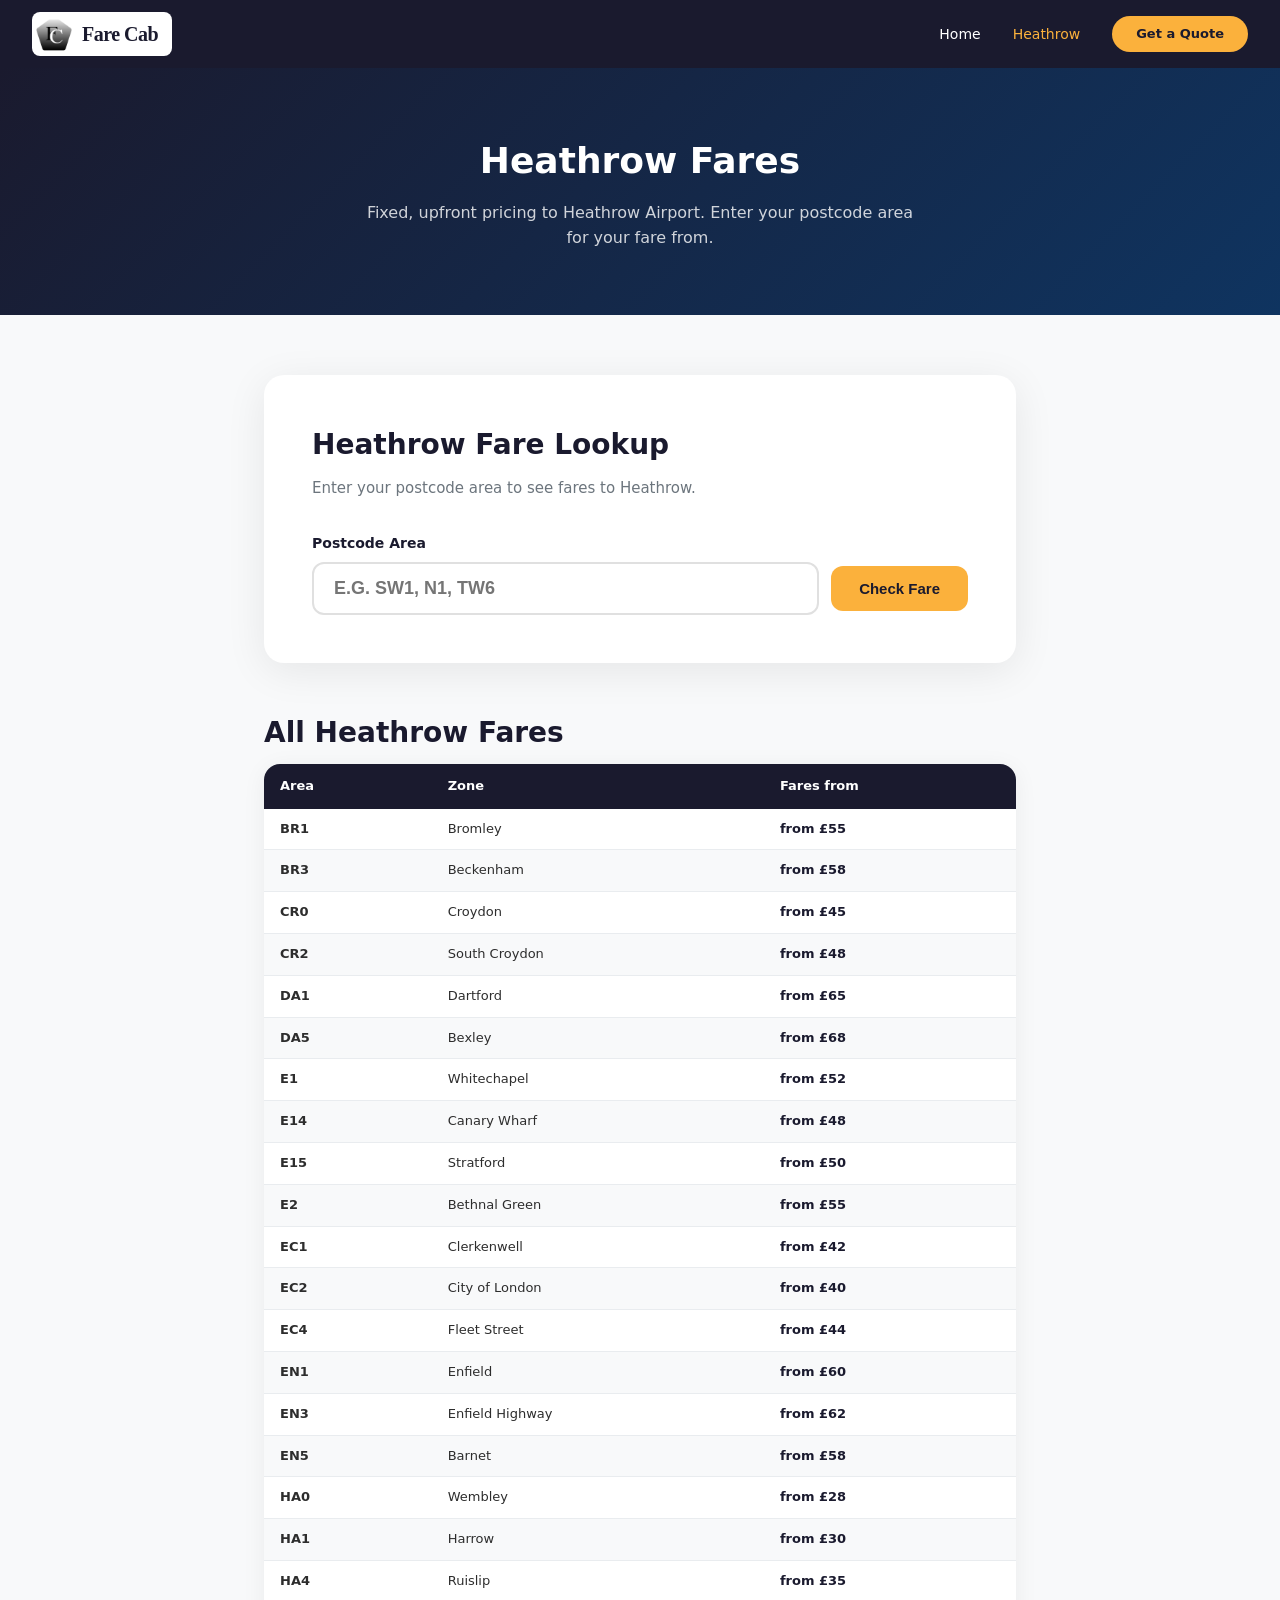
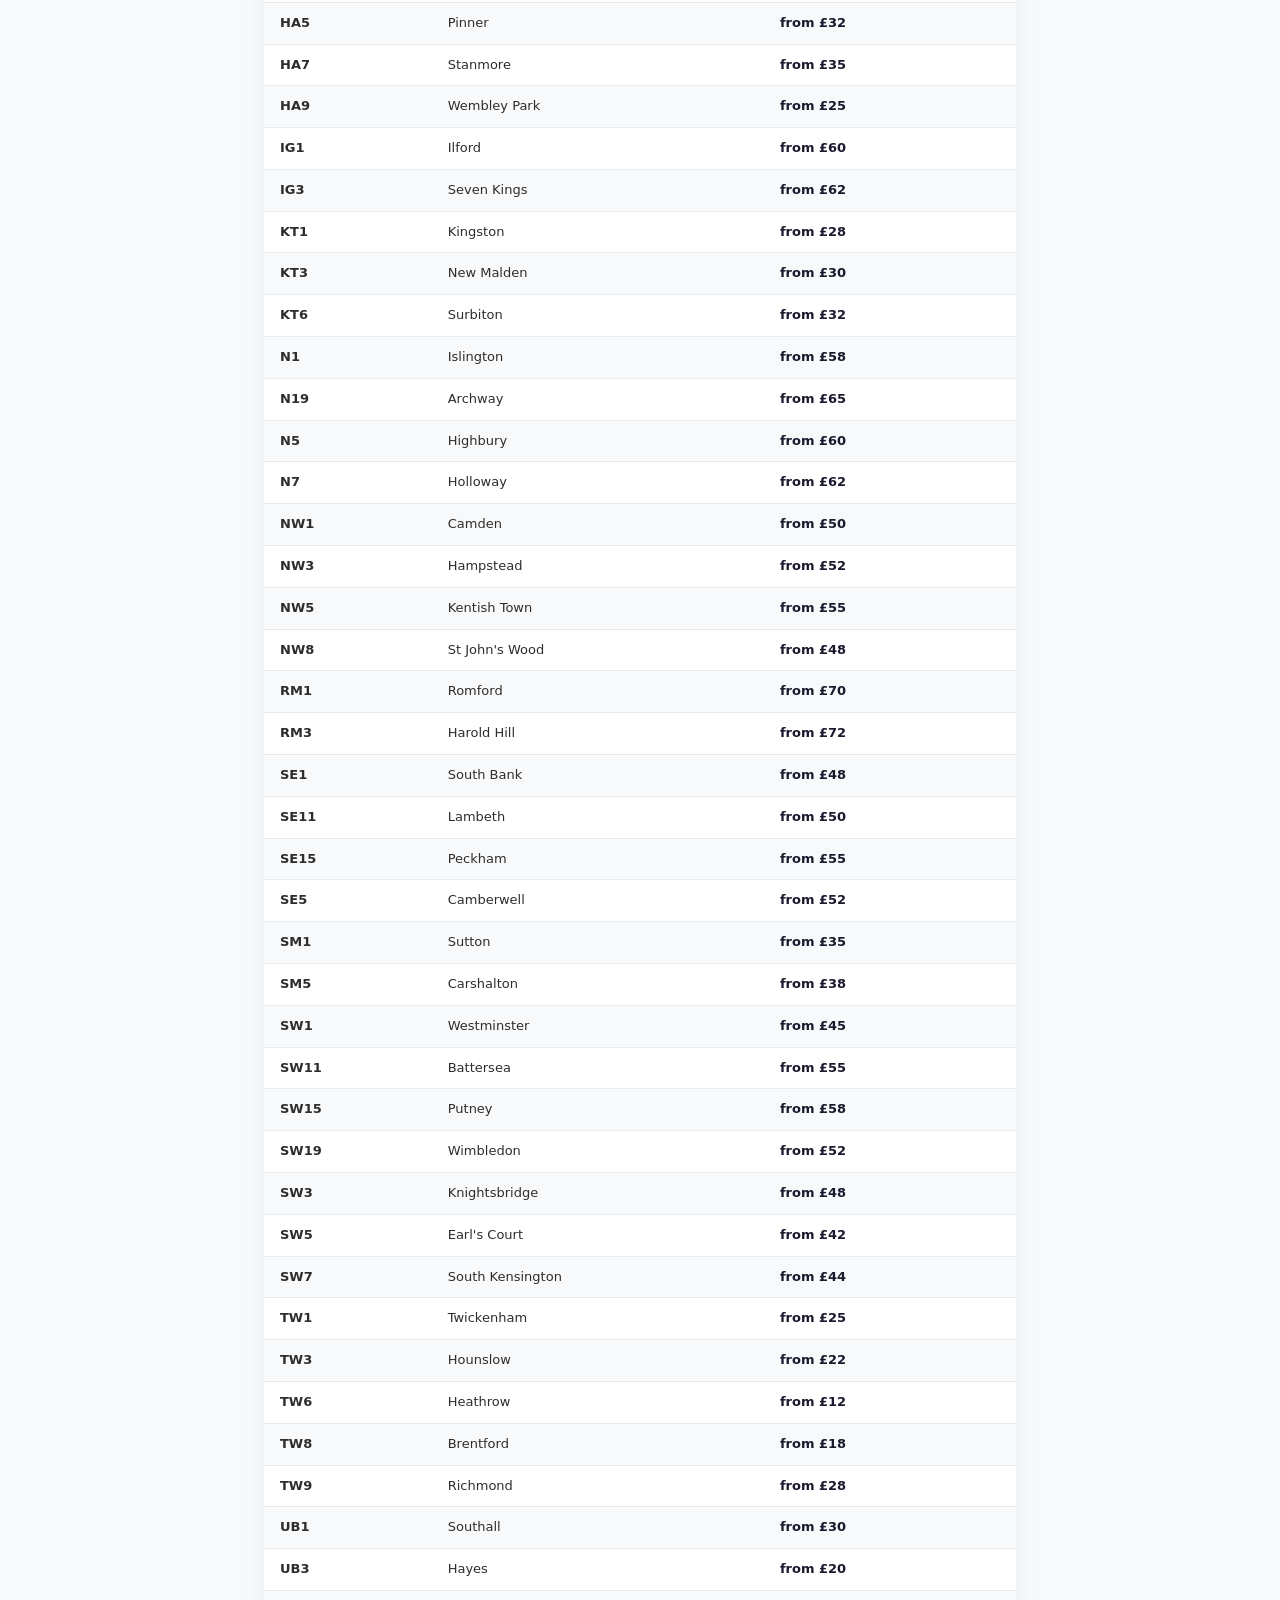
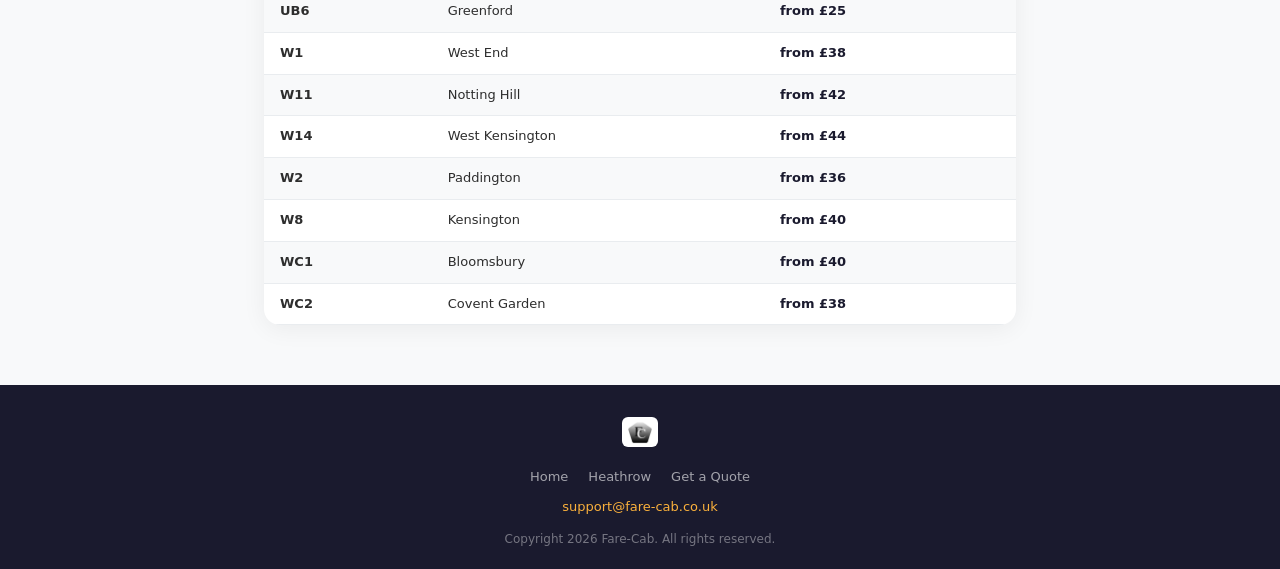
==== commit 3013e858: "Add immersive hero with cab SVG, feature cards, how-it-works section, page banners" ====
--- a/heathrow.html
+++ b/heathrow.html
@@ -6,6 +6,27 @@
     <link rel="icon" type="image/png" href="favicon-48.png" sizes="48x48"><link rel="icon" type="image/png" href="favicon-96.png" sizes="96x96"><link rel="icon" type="image/x-icon" href="favicon.ico" sizes="48x48">
     <title>Heathrow Fares | Fare-Cab</title>
     <style>* { margin: 0; padding: 0; box-sizing: border-box; } body { font-family: 'Segoe UI', system-ui, -apple-system, sans-serif; color: #2d2d2d; line-height: 1.6; background: #f8f9fa; }
+html { scroll-behavior: smooth; }
+@keyframes pf-fade-up { from { opacity: 0; transform: translateY(18px); } to { opacity: 1; transform: translateY(0); } }
+@keyframes pf-float { 0%,100% { transform: translateY(0); } 50% { transform: translateY(-10px); } }
+.hero-anim { animation: pf-fade-up .7s ease both; }
+.hero-anim-1 { animation: pf-fade-up .7s ease .1s both; }
+.hero-anim-2 { animation: pf-fade-up .7s ease .2s both; }
+.hero-anim-3 { animation: pf-fade-up .7s ease .3s both; }
+.hero-cab { animation: pf-float 6s ease-in-out infinite; }
+.feature-card { transition: transform .3s ease, box-shadow .3s ease; }
+.feature-card:hover { transform: translateY(-6px); box-shadow: 0 18px 44px rgba(0,0,0,0.14) !important; }
+.hero-inner { display: flex; align-items: center; gap: 48px; max-width: 1100px; margin: 0 auto; text-align: left; }
+.hero-text { flex: 1; min-width: 0; }
+.hero-visual { flex: 1; min-width: 0; display: flex; justify-content: center; }
+.hero-cab { width: 100%; max-width: 460px; height: auto; display: block; filter: drop-shadow(0 24px 40px rgba(0,0,0,0.45)); }
+.hero-stats { display: flex; gap: 40px; margin-top: 36px; flex-wrap: wrap; }
+.hero-stat { text-align: left; }
+.hero-stat b { display: block; font-size: 26px; color: #fff; line-height: 1.1; }
+.hero-stat span { font-size: 12px; color: rgba(255,255,255,0.65); text-transform: uppercase; letter-spacing: 1px; }
+.features-grid { display: grid; grid-template-columns: repeat(4, 1fr); gap: 20px; margin-top: 40px; }
+.steps-grid { display: grid; grid-template-columns: repeat(3, 1fr); gap: 20px; margin-top: 40px; }
+.step-num { width: 40px; height: 40px; border-radius: 50%; background: #fbb13c; color: #1a1a2e; display: flex; align-items: center; justify-content: center; font-size: 17px; font-weight: 800; margin-bottom: 14px; }
 @media (max-width: 768px) {
 .nav-links { display: none; flex-direction: column; position: absolute; top: 64px; left: 0; right: 0; background: #1a1a2e; padding: 20px; gap: 20px; z-index: 1000; }
 .nav-links.open { display: flex; }
@@ -13,11 +34,18 @@
 .nav-toggle span { display: block; width: 24px; height: 3px; background: #ffffff; margin: 5px 0; border-radius: 2px; transition: all .3s; }
 .hero-title { font-size: 28px !important; }
 .hero-sub { font-size: 15px !important; }
+.hero-inner { flex-direction: column; text-align: center; gap: 24px; }
+.hero-stats { justify-content: center; }
+.hero-stat { text-align: center; }
+.hero-visual { order: -1; }
+.hero-cab { max-width: 300px; }
 .lookup-card { padding: 28px 20px !important; }
 .lookup-row { flex-direction: column !important; }
 .quote-card { padding: 28px 20px !important; }
 .quote-grid { grid-template-columns: 1fr !important; }
 .fares-table-wrap { overflow-x: auto !important; }
+.features-grid { grid-template-columns: 1fr; }
+.steps-grid { grid-template-columns: 1fr; }
 }
 @media (min-width: 769px) {
 .nav-toggle { display: none; }
@@ -32,11 +60,21 @@
 .pf-32fd1089 { flex: 1; padding: 14px 20px; border: 2px solid #e0e0e0; border-radius: 12px; font-size: 18px; font-weight: 600; outline: none; transition: border-color 0.3s; text-transform: uppercase; } .pf-32fd1089:focus { border-color: #fbb13c; }
 .pf-b61d4ce0 { background: #fbb13c; color: #1a1a2e; border: none; padding: 14px 28px; border-radius: 12px; font-size: 15px; font-weight: 700; cursor: pointer; white-space: nowrap; transition: background 0.3s; } .pf-b61d4ce0:hover { background: #e89f2c; }
 .pf-0d9a05da { margin-top: 32px; padding: 24px; border-radius: 12px; display: none; } 
-.pf-ad0eaaaa { background: linear-gradient(135deg, #1a1a2e 0%, #0f3460 100%); padding: 80px 24px; text-align: center; } 
-.pf-1ff9defa { font-size: 40px; font-weight: 800; color: #ffffff; max-width: 600px; margin: 0 auto 16px; line-height: 1.2; } 
-.pf-19fada97 { font-size: 18px; color: rgba(255,255,255,0.8); max-width: 500px; margin: 0 auto 32px; } 
-.pf-fe93c050 { display: inline-block; background: #fbb13c; color: #1a1a2e; padding: 14px 36px; border-radius: 50px; font-size: 16px; font-weight: 700; text-decoration: none; transition: background 0.3s; } .pf-fe93c050:hover { background: #e89f2c; }
-.pf-05a0f8f0 { display: inline-block; background: rgba(255,255,255,0.12); border: 1px solid rgba(255,255,255,0.25); color: #fff; padding: 8px 20px; border-radius: 50px; font-size: 13px; font-weight: 600; margin-bottom: 20px; } 
+.pf-a89e6ad7 { background: linear-gradient(135deg, #1a1a2e 0%, #0f3460 100%); padding: 80px 24px; position: relative; overflow: hidden; } 
+.pf-3214c50f { font-size: 44px; font-weight: 800; color: #ffffff; max-width: 620px; margin-bottom: 16px; line-height: 1.15; } 
+.pf-dd5c6552 { font-size: 17px; color: rgba(255,255,255,0.8); max-width: 500px; margin-bottom: 32px; } 
+.pf-6a60cdab { display: inline-block; background: #fbb13c; color: #1a1a2e; padding: 14px 36px; border-radius: 50px; font-size: 16px; font-weight: 700; text-decoration: none; transition: background 0.3s, transform 0.3s; } .pf-6a60cdab:hover { background: #e89f2c; transform: translateY(-2px); }
+.pf-8ad35a76 { display: inline-block; border: 1px solid rgba(255,255,255,0.5); color: #ffffff; padding: 14px 36px; border-radius: 50px; font-size: 16px; font-weight: 700; text-decoration: none; margin-left: 12px; transition: background 0.3s, transform 0.3s; } .pf-8ad35a76:hover { background: rgba(255,255,255,0.12); transform: translateY(-2px); }
+.pf-d7e0ca94 { display: inline-block; background: rgba(255,255,255,0.12); border: 1px solid rgba(255,255,255,0.25); color: #fff; padding: 8px 20px; border-radius: 50px; font-size: 13px; font-weight: 600; margin-bottom: 24px; } 
+.pf-e3d994bc { display: flex; flex-wrap: wrap; gap: 12px; } 
+.pf-803f03e2 { padding: 72px 24px; max-width: 1100px; margin: 0 auto; } 
+.pf-63607bf8 { font-size: 32px; font-weight: 800; color: #1a1a2e; text-align: center; margin-bottom: 10px; } 
+.pf-aa7de39e { font-size: 15px; color: #6c757d; text-align: center; max-width: 520px; margin: 0 auto 8px; } 
+.pf-a170e3dc { background: #ffffff; border-radius: 16px; padding: 28px 24px; box-shadow: 0 4px 24px rgba(0,0,0,0.06); } 
+.pf-1e330eb0 { width: 44px; height: 44px; border-radius: 12px; background: #fdf1dc; display: flex; align-items: center; justify-content: center; margin-bottom: 16px; } 
+.pf-4a0d4aaf { font-size: 17px; font-weight: 700; color: #1a1a2e; margin-bottom: 8px; } 
+.pf-b612beab { font-size: 14px; color: #6c757d; line-height: 1.6; } 
+.pf-7dc7b6e9 { padding: 56px 24px 88px; max-width: 1100px; margin: 0 auto; } 
 .pf-78eaae21 { background: #1a1a2e; padding: 12px 32px; display: flex; align-items: center; justify-content: space-between; position: relative; } 
 .pf-ad678292 { background: #ffffff; border-radius: 8px; padding: 4px 14px 4px 4px; display: inline-flex; align-items: center; gap: 10px; text-decoration: none; } 
 .pf-19cdc2f0 { height: 36px; width: auto; display: block; } 
@@ -49,6 +87,9 @@
 .pf-787fdebc { height: 24px; width: auto; display: block; } 
 .pf-9a309d29 { color: rgba(255,255,255,0.6); font-size: 13px; text-decoration: none; margin: 0 10px; transition: color 0.3s; } .pf-9a309d29:hover { color: #fbb13c; }
 .pf-4c29e774 { font-size: 12px; color: rgba(255,255,255,0.4); margin-top: 12px; } 
+.pf-9d543ee9 { background: linear-gradient(135deg, #1a1a2e 0%, #0f3460 100%); padding: 64px 24px; text-align: center; } 
+.pf-85199119 { font-size: 36px; font-weight: 800; color: #ffffff; margin-bottom: 10px; } 
+.pf-ae340e4d { font-size: 16px; color: rgba(255,255,255,0.8); max-width: 560px; margin: 0 auto; } 
 .pf-199b994a { background: #ffffff; border-radius: 16px; overflow-x: auto; box-shadow: 0 4px 24px rgba(0,0,0,0.06); } 
 .pf-9bdaa2aa { width: 100%; border-collapse: collapse; min-width: 300px; } 
 .pf-ae51d6bd { background: #1a1a2e; color: #ffffff; padding: 12px 16px; text-align: left; font-size: 13px; font-weight: 600; } 
@@ -63,7 +104,7 @@
         document.getElementById('nav-links').classList.toggle('open');
     }
     </script>
-    <nav class="pf-78eaae21"><a href="index.html" class="pf-ad678292"><img src="logo.png" alt="Fare-Cab" class="pf-19cdc2f0" /><span class="pf-db6f24de">Fare Cab</span></a><div class="nav-toggle" onclick="toggleNav()"><span></span><span></span><span></span></div><div id="nav-links" class="nav-links"><a href="index.html" class="pf-ea7c2ae4">Home</a><a href="heathrow.html" class="pf-c672b7ba">Heathrow</a><a href="quote.html" class="pf-2a8c8ec6">Get a Quote</a></div></nav><section class="pf-1a887385"><div class="pf-fbf5e10d lookup-card">
+    <nav class="pf-78eaae21"><a href="index.html" class="pf-ad678292"><img src="logo.png" alt="Fare-Cab" class="pf-19cdc2f0" /><span class="pf-db6f24de">Fare Cab</span></a><div class="nav-toggle" onclick="toggleNav()"><span></span><span></span><span></span></div><div id="nav-links" class="nav-links"><a href="index.html" class="pf-ea7c2ae4">Home</a><a href="heathrow.html" class="pf-c672b7ba">Heathrow</a><a href="quote.html" class="pf-2a8c8ec6">Get a Quote</a></div></nav><section class="pf-9d543ee9"><h1 class="pf-85199119 hero-anim">Heathrow Fares</h1><p class="pf-ae340e4d hero-anim-1">Fixed, upfront pricing to Heathrow Airport. Enter your postcode area for your fare from.</p></section><section class="pf-1a887385"><div class="pf-fbf5e10d lookup-card">
     <script>
     const FARES = {"BR1":{"cost":55.0,"zone":"Bromley"},"BR3":{"cost":58.0,"zone":"Beckenham"},"CR0":{"cost":45.0,"zone":"Croydon"},"CR2":{"cost":48.0,"zone":"South Croydon"},"DA1":{"cost":65.0,"zone":"Dartford"},"DA5":{"cost":68.0,"zone":"Bexley"},"E1":{"cost":52.0,"zone":"Whitechapel"},"E14":{"cost":48.0,"zone":"Canary Wharf"},"E15":{"cost":50.0,"zone":"Stratford"},"E2":{"cost":55.0,"zone":"Bethnal Green"},"EC1":{"cost":42.0,"zone":"Clerkenwell"},"EC2":{"cost":40.0,"zone":"City of London"},"EC4":{"cost":44.0,"zone":"Fleet Street"},"EN1":{"cost":60.0,"zone":"Enfield"},"EN3":{"cost":62.0,"zone":"Enfield Highway"},"EN5":{"cost":58.0,"zone":"Barnet"},"HA0":{"cost":28.0,"zone":"Wembley"},"HA1":{"cost":30.0,"zone":"Harrow"},"HA4":{"cost":35.0,"zone":"Ruislip"},"HA5":{"cost":32.0,"zone":"Pinner"},"HA7":{"cost":35.0,"zone":"Stanmore"},"HA9":{"cost":25.0,"zone":"Wembley Park"},"IG1":{"cost":60.0,"zone":"Ilford"},"IG3":{"cost":62.0,"zone":"Seven Kings"},"KT1":{"cost":28.0,"zone":"Kingston"},"KT3":{"cost":30.0,"zone":"New Malden"},"KT6":{"cost":32.0,"zone":"Surbiton"},"N1":{"cost":58.0,"zone":"Islington"},"N19":{"cost":65.0,"zone":"Archway"},"N5":{"cost":60.0,"zone":"Highbury"},"N7":{"cost":62.0,"zone":"Holloway"},"NW1":{"cost":50.0,"zone":"Camden"},"NW3":{"cost":52.0,"zone":"Hampstead"},"NW5":{"cost":55.0,"zone":"Kentish Town"},"NW8":{"cost":48.0,"zone":"St John's Wood"},"RM1":{"cost":70.0,"zone":"Romford"},"RM3":{"cost":72.0,"zone":"Harold Hill"},"SE1":{"cost":48.0,"zone":"South Bank"},"SE11":{"cost":50.0,"zone":"Lambeth"},"SE15":{"cost":55.0,"zone":"Peckham"},"SE5":{"cost":52.0,"zone":"Camberwell"},"SM1":{"cost":35.0,"zone":"Sutton"},"SM5":{"cost":38.0,"zone":"Carshalton"},"SW1":{"cost":45.0,"zone":"Westminster"},"SW11":{"cost":55.0,"zone":"Battersea"},"SW15":{"cost":58.0,"zone":"Putney"},"SW19":{"cost":52.0,"zone":"Wimbledon"},"SW3":{"cost":48.0,"zone":"Knightsbridge"},"SW5":{"cost":42.0,"zone":"Earl's Court"},"SW7":{"cost":44.0,"zone":"South Kensington"},"TW1":{"cost":25.0,"zone":"Twickenham"},"TW3":{"cost":22.0,"zone":"Hounslow"},"TW6":{"cost":12.0,"zone":"Heathrow"},"TW8":{"cost":18.0,"zone":"Brentford"},"TW9":{"cost":28.0,"zone":"Richmond"},"UB1":{"cost":30.0,"zone":"Southall"},"UB3":{"cost":20.0,"zone":"Hayes"},"UB6":{"cost":25.0,"zone":"Greenford"},"W1":{"cost":38.0,"zone":"West End"},"W11":{"cost":42.0,"zone":"Notting Hill"},"W14":{"cost":44.0,"zone":"West Kensington"},"W2":{"cost":36.0,"zone":"Paddington"},"W8":{"cost":40.0,"zone":"Kensington"},"WC1":{"cost":40.0,"zone":"Bloomsbury"},"WC2":{"cost":38.0,"zone":"Covent Garden"}};
     function lookupFare() {
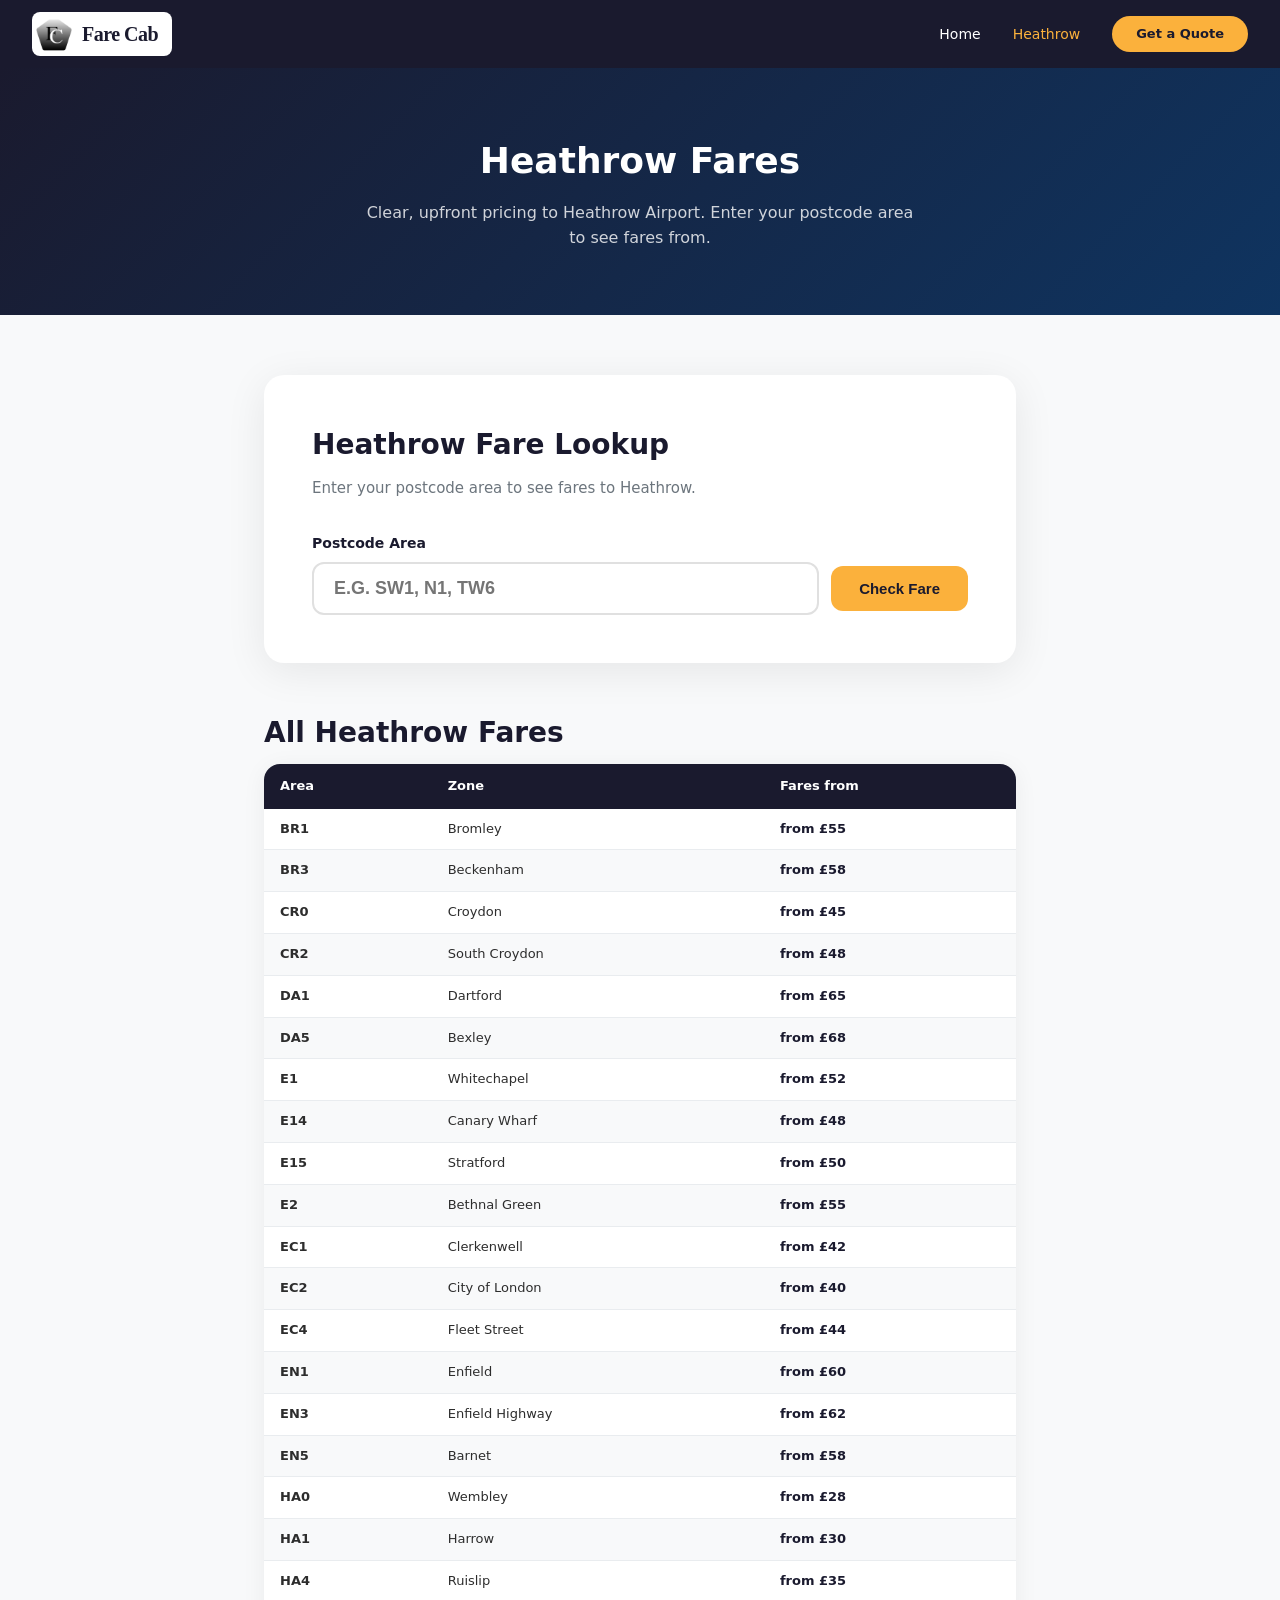
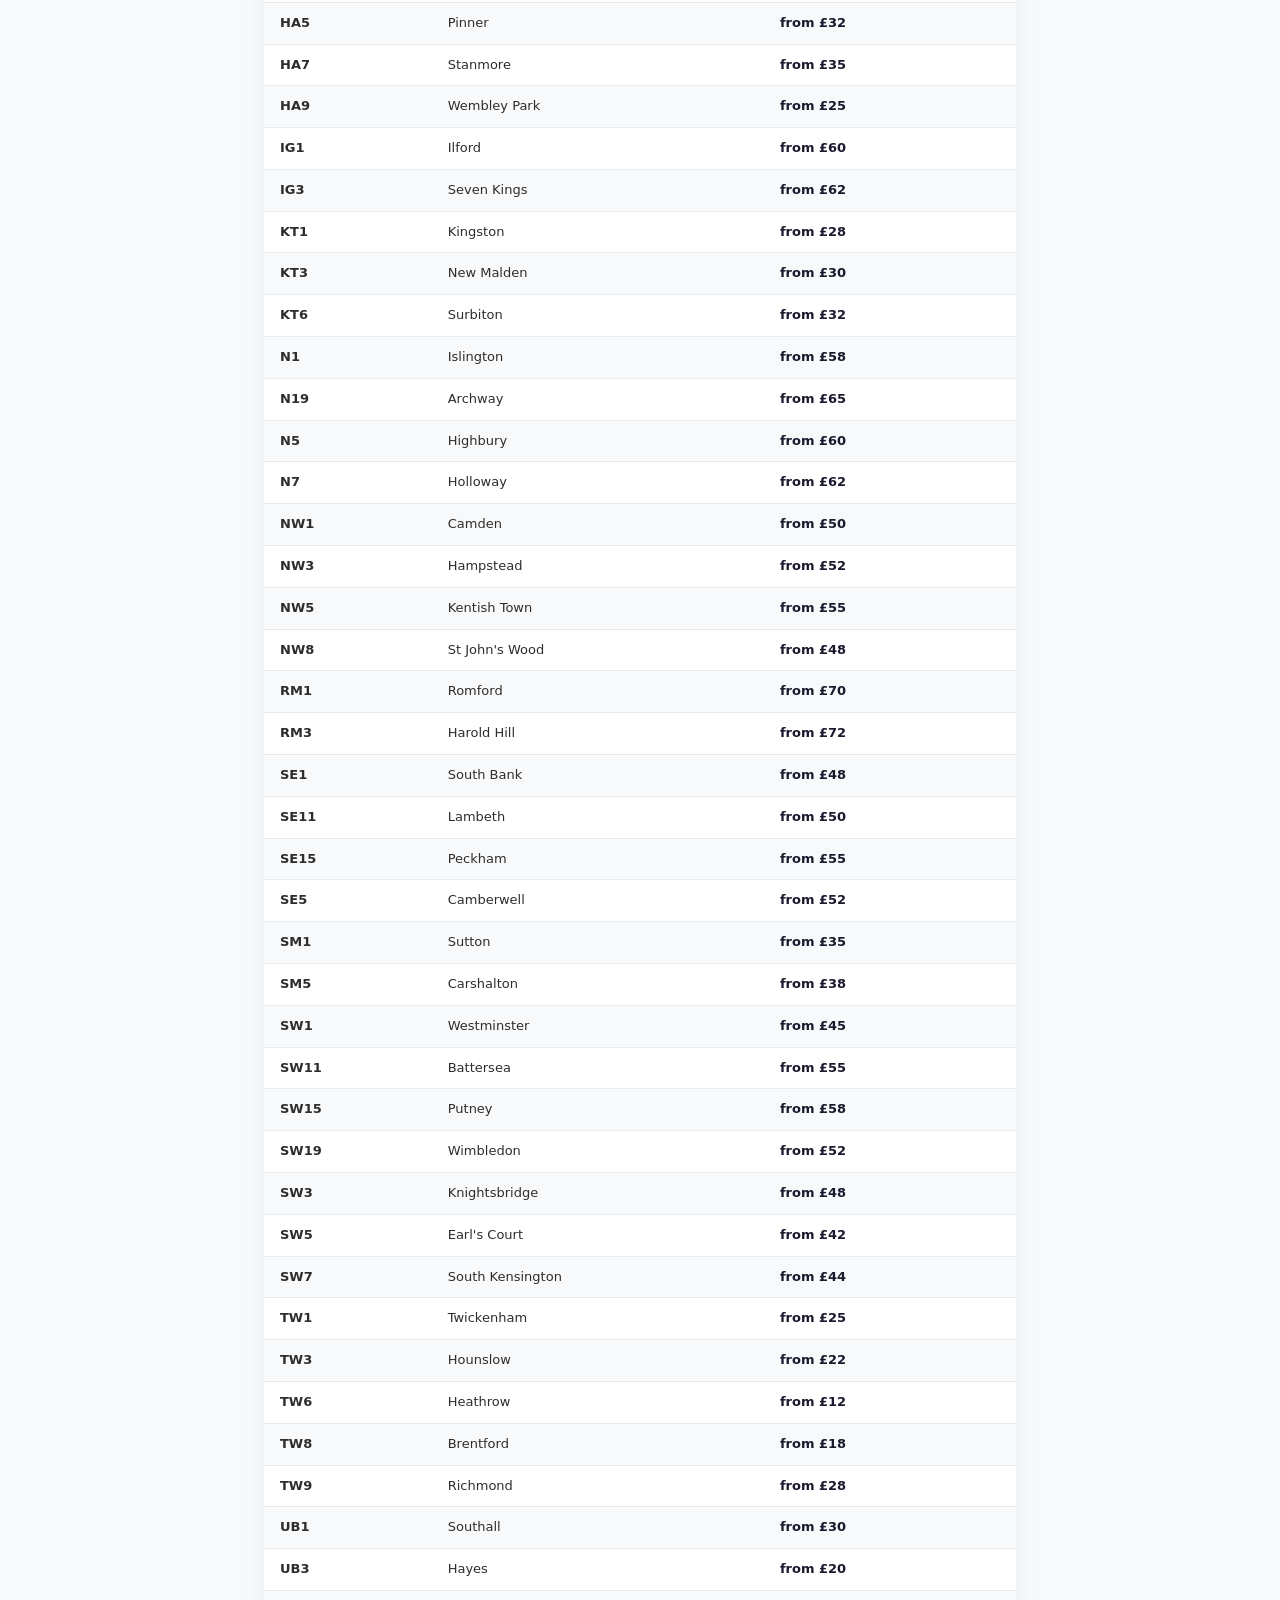
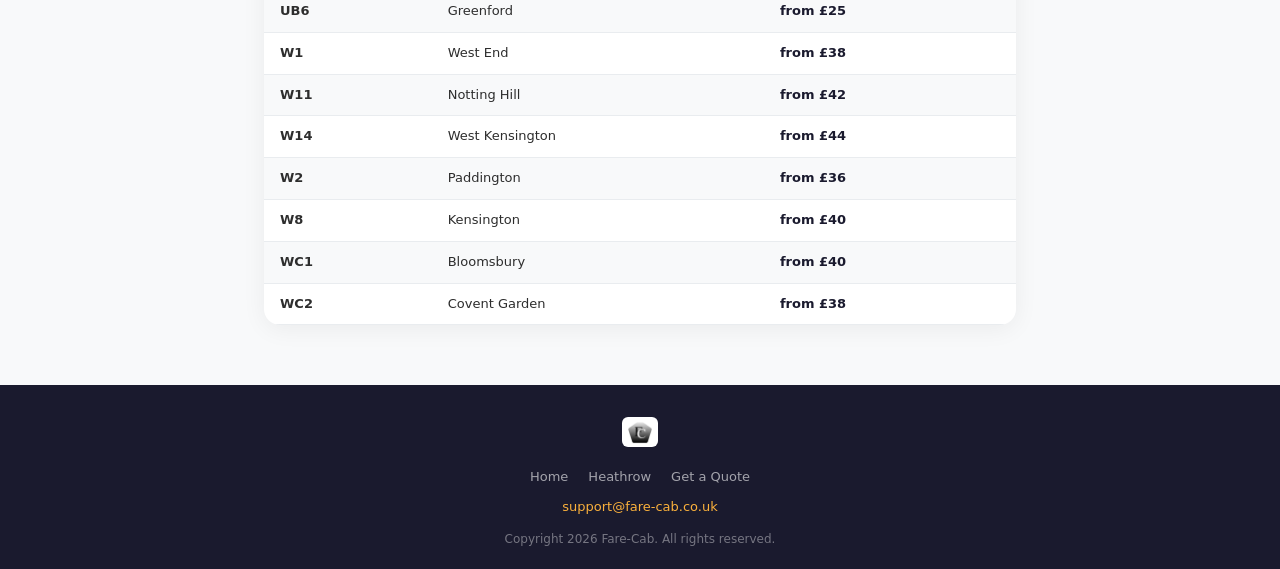
==== commit 24fd389b: "Redesign cab SVG, drop 24/7 and fixed-price claims, use live postcode count" ====
--- a/heathrow.html
+++ b/heathrow.html
@@ -104,7 +104,7 @@
         document.getElementById('nav-links').classList.toggle('open');
     }
     </script>
-    <nav class="pf-78eaae21"><a href="index.html" class="pf-ad678292"><img src="logo.png" alt="Fare-Cab" class="pf-19cdc2f0" /><span class="pf-db6f24de">Fare Cab</span></a><div class="nav-toggle" onclick="toggleNav()"><span></span><span></span><span></span></div><div id="nav-links" class="nav-links"><a href="index.html" class="pf-ea7c2ae4">Home</a><a href="heathrow.html" class="pf-c672b7ba">Heathrow</a><a href="quote.html" class="pf-2a8c8ec6">Get a Quote</a></div></nav><section class="pf-9d543ee9"><h1 class="pf-85199119 hero-anim">Heathrow Fares</h1><p class="pf-ae340e4d hero-anim-1">Fixed, upfront pricing to Heathrow Airport. Enter your postcode area for your fare from.</p></section><section class="pf-1a887385"><div class="pf-fbf5e10d lookup-card">
+    <nav class="pf-78eaae21"><a href="index.html" class="pf-ad678292"><img src="logo.png" alt="Fare-Cab" class="pf-19cdc2f0" /><span class="pf-db6f24de">Fare Cab</span></a><div class="nav-toggle" onclick="toggleNav()"><span></span><span></span><span></span></div><div id="nav-links" class="nav-links"><a href="index.html" class="pf-ea7c2ae4">Home</a><a href="heathrow.html" class="pf-c672b7ba">Heathrow</a><a href="quote.html" class="pf-2a8c8ec6">Get a Quote</a></div></nav><section class="pf-9d543ee9"><h1 class="pf-85199119 hero-anim">Heathrow Fares</h1><p class="pf-ae340e4d hero-anim-1">Clear, upfront pricing to Heathrow Airport. Enter your postcode area to see fares from.</p></section><section class="pf-1a887385"><div class="pf-fbf5e10d lookup-card">
     <script>
     const FARES = {"BR1":{"cost":55.0,"zone":"Bromley"},"BR3":{"cost":58.0,"zone":"Beckenham"},"CR0":{"cost":45.0,"zone":"Croydon"},"CR2":{"cost":48.0,"zone":"South Croydon"},"DA1":{"cost":65.0,"zone":"Dartford"},"DA5":{"cost":68.0,"zone":"Bexley"},"E1":{"cost":52.0,"zone":"Whitechapel"},"E14":{"cost":48.0,"zone":"Canary Wharf"},"E15":{"cost":50.0,"zone":"Stratford"},"E2":{"cost":55.0,"zone":"Bethnal Green"},"EC1":{"cost":42.0,"zone":"Clerkenwell"},"EC2":{"cost":40.0,"zone":"City of London"},"EC4":{"cost":44.0,"zone":"Fleet Street"},"EN1":{"cost":60.0,"zone":"Enfield"},"EN3":{"cost":62.0,"zone":"Enfield Highway"},"EN5":{"cost":58.0,"zone":"Barnet"},"HA0":{"cost":28.0,"zone":"Wembley"},"HA1":{"cost":30.0,"zone":"Harrow"},"HA4":{"cost":35.0,"zone":"Ruislip"},"HA5":{"cost":32.0,"zone":"Pinner"},"HA7":{"cost":35.0,"zone":"Stanmore"},"HA9":{"cost":25.0,"zone":"Wembley Park"},"IG1":{"cost":60.0,"zone":"Ilford"},"IG3":{"cost":62.0,"zone":"Seven Kings"},"KT1":{"cost":28.0,"zone":"Kingston"},"KT3":{"cost":30.0,"zone":"New Malden"},"KT6":{"cost":32.0,"zone":"Surbiton"},"N1":{"cost":58.0,"zone":"Islington"},"N19":{"cost":65.0,"zone":"Archway"},"N5":{"cost":60.0,"zone":"Highbury"},"N7":{"cost":62.0,"zone":"Holloway"},"NW1":{"cost":50.0,"zone":"Camden"},"NW3":{"cost":52.0,"zone":"Hampstead"},"NW5":{"cost":55.0,"zone":"Kentish Town"},"NW8":{"cost":48.0,"zone":"St John's Wood"},"RM1":{"cost":70.0,"zone":"Romford"},"RM3":{"cost":72.0,"zone":"Harold Hill"},"SE1":{"cost":48.0,"zone":"South Bank"},"SE11":{"cost":50.0,"zone":"Lambeth"},"SE15":{"cost":55.0,"zone":"Peckham"},"SE5":{"cost":52.0,"zone":"Camberwell"},"SM1":{"cost":35.0,"zone":"Sutton"},"SM5":{"cost":38.0,"zone":"Carshalton"},"SW1":{"cost":45.0,"zone":"Westminster"},"SW11":{"cost":55.0,"zone":"Battersea"},"SW15":{"cost":58.0,"zone":"Putney"},"SW19":{"cost":52.0,"zone":"Wimbledon"},"SW3":{"cost":48.0,"zone":"Knightsbridge"},"SW5":{"cost":42.0,"zone":"Earl's Court"},"SW7":{"cost":44.0,"zone":"South Kensington"},"TW1":{"cost":25.0,"zone":"Twickenham"},"TW3":{"cost":22.0,"zone":"Hounslow"},"TW6":{"cost":12.0,"zone":"Heathrow"},"TW8":{"cost":18.0,"zone":"Brentford"},"TW9":{"cost":28.0,"zone":"Richmond"},"UB1":{"cost":30.0,"zone":"Southall"},"UB3":{"cost":20.0,"zone":"Hayes"},"UB6":{"cost":25.0,"zone":"Greenford"},"W1":{"cost":38.0,"zone":"West End"},"W11":{"cost":42.0,"zone":"Notting Hill"},"W14":{"cost":44.0,"zone":"West Kensington"},"W2":{"cost":36.0,"zone":"Paddington"},"W8":{"cost":40.0,"zone":"Kensington"},"WC1":{"cost":40.0,"zone":"Bloomsbury"},"WC2":{"cost":38.0,"zone":"Covent Garden"}};
     function lookupFare() {
@@ -120,7 +120,7 @@
             result.style.background = '#d4edda'; result.style.color = '#155724';
             result.innerHTML = '<div style="font-size:14px">Fares from <strong>'+prefix+'</strong> ('+zone+') to Heathrow:</div>' +
                 '<div style="font-size:36px;font-weight:800;color:#1a1a2e">from £'+Math.round(f.cost)+'</div>' +
-                '<div style="font-size:12px;margin-top:6px;opacity:.75">Fixed price, no hidden extras.</div>';
+                '<div style="font-size:12px;margin-top:6px;opacity:.75">Fares start here — your exact quote is confirmed when you book.</div>';
             result.style.display = 'block';
         }
         const exact = FARES[raw];
